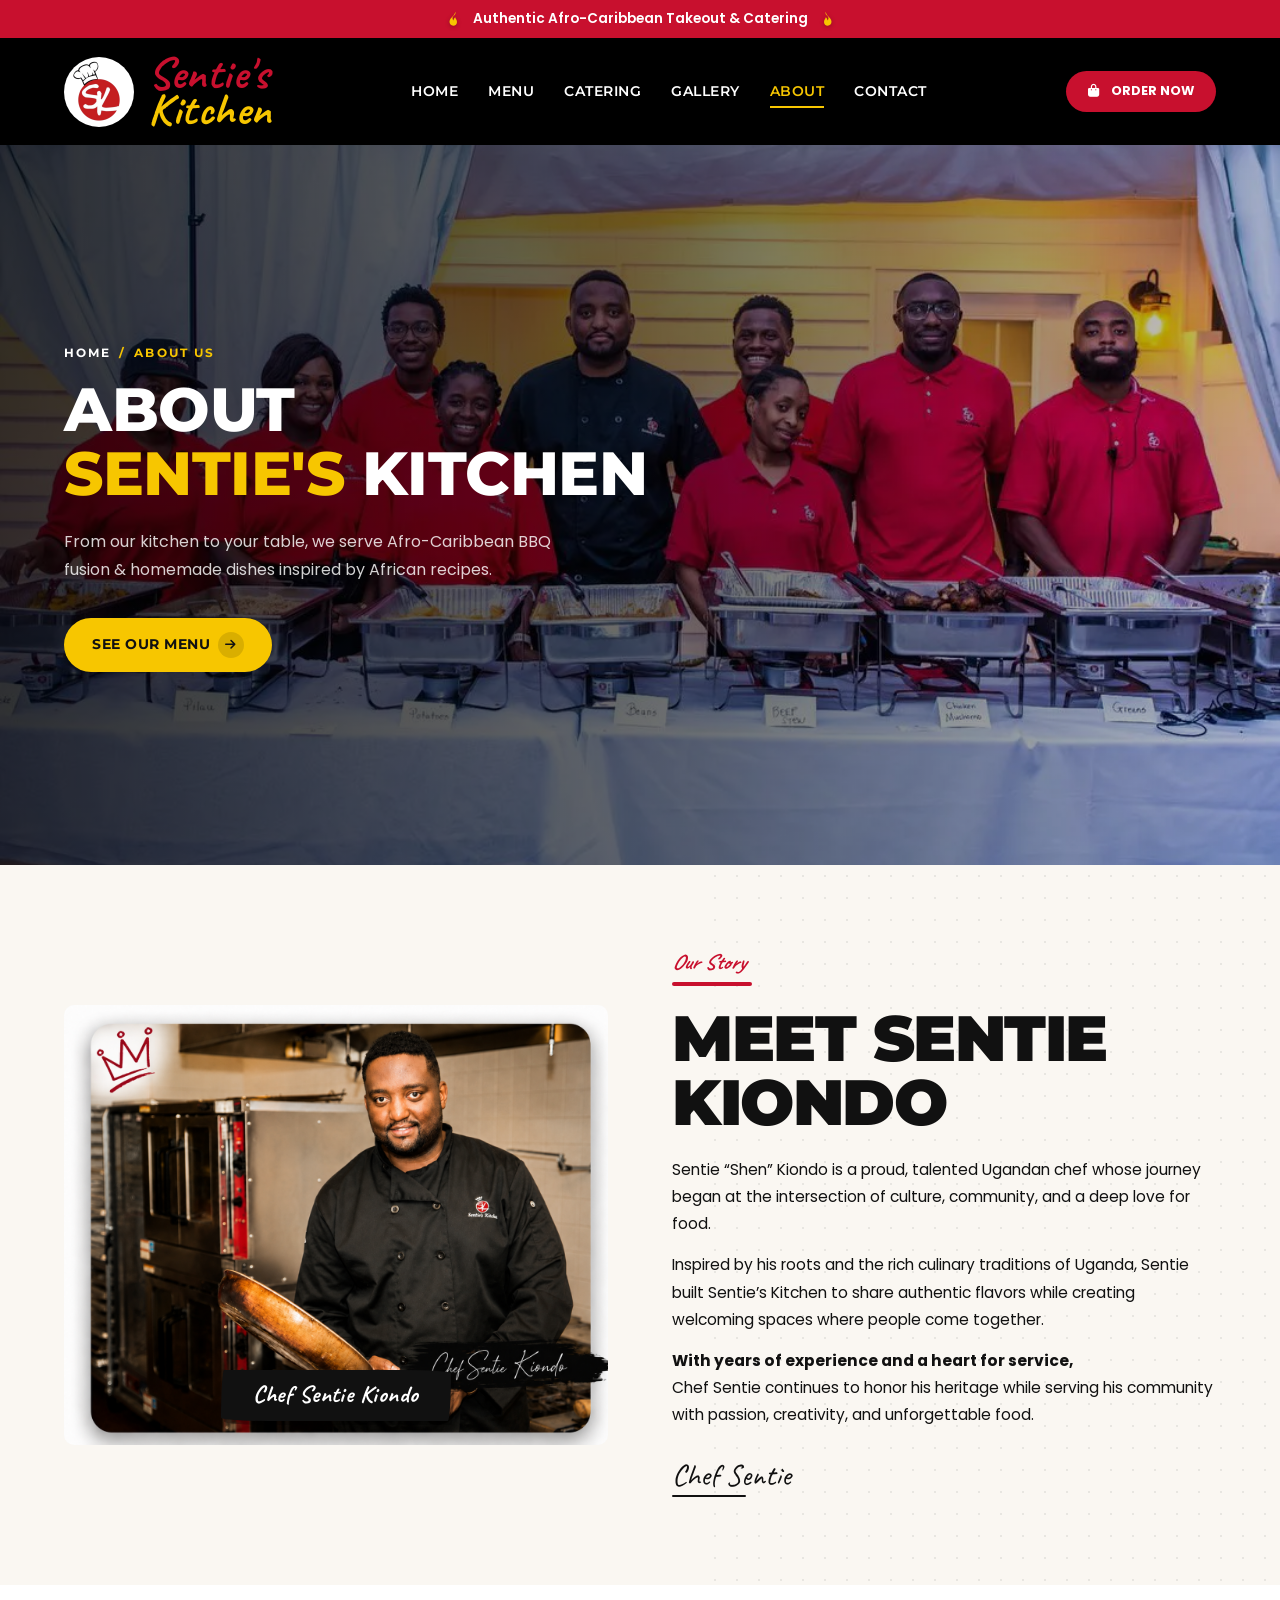
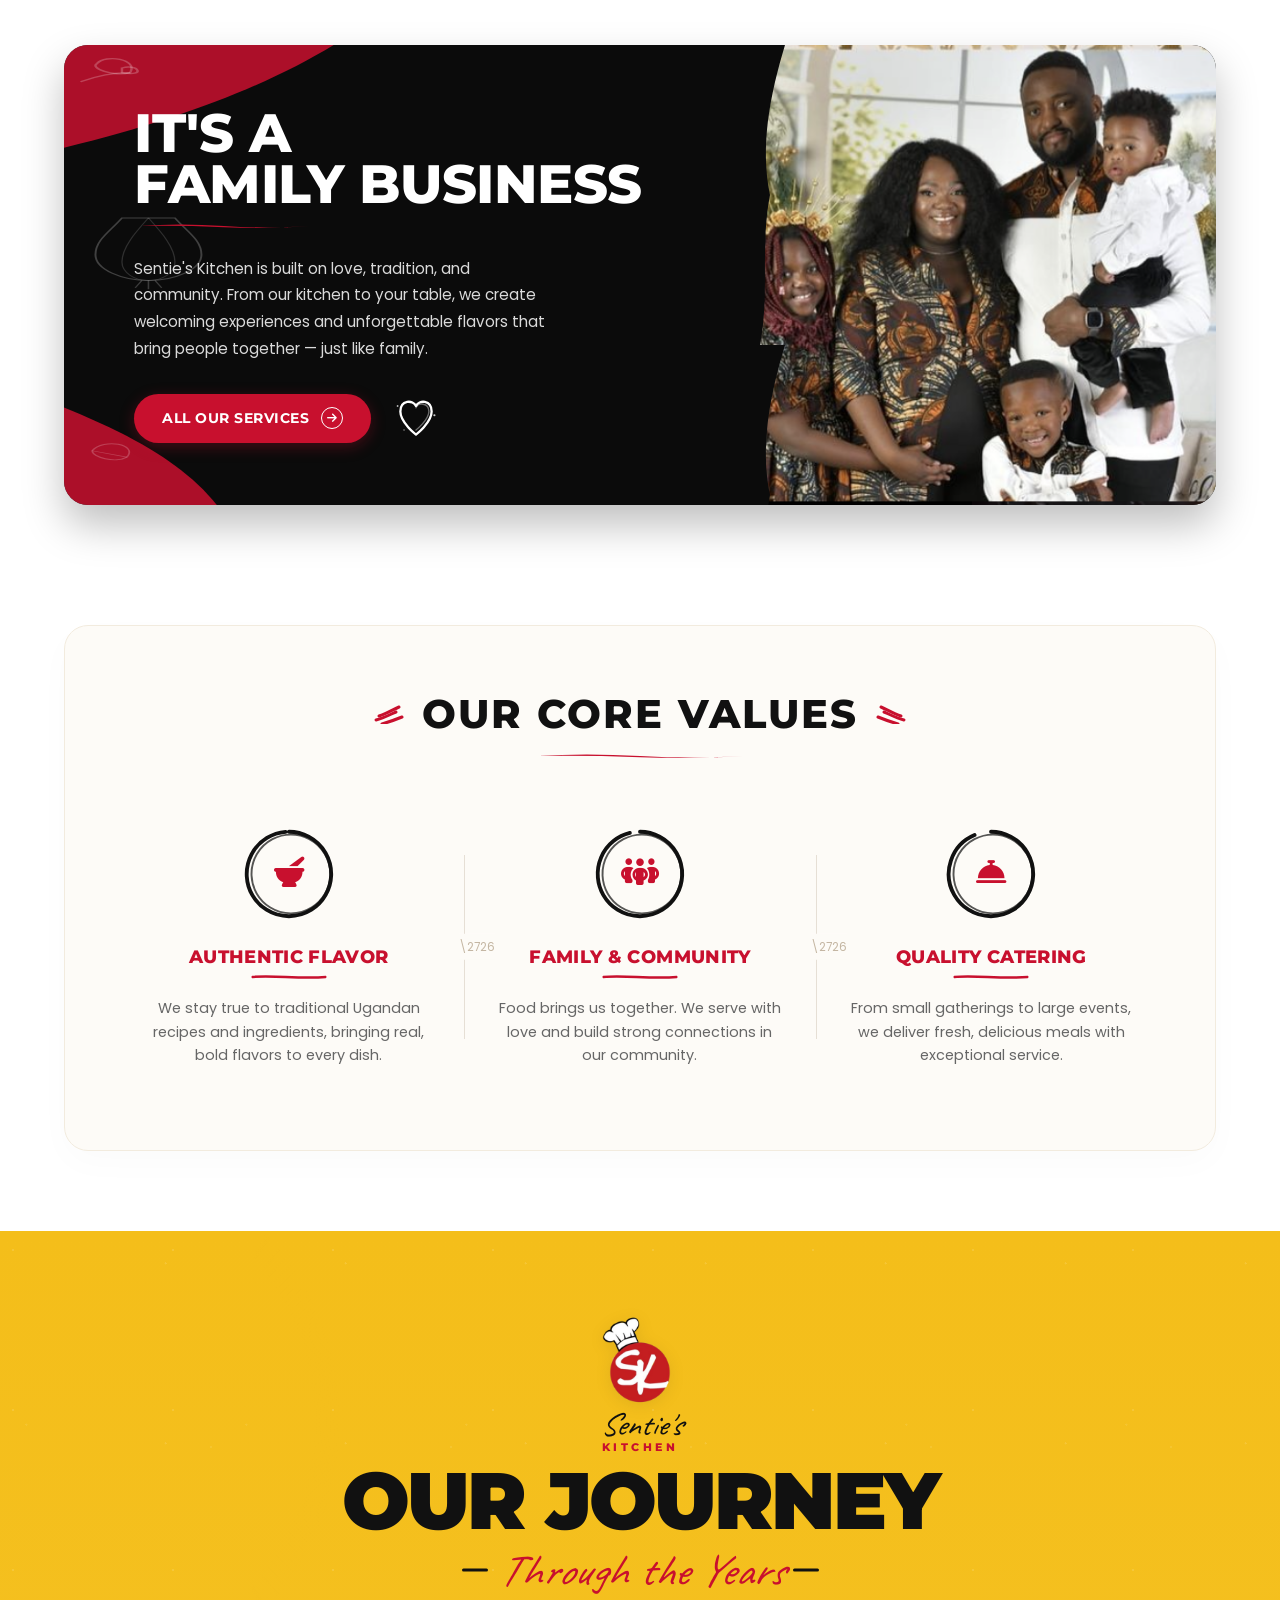
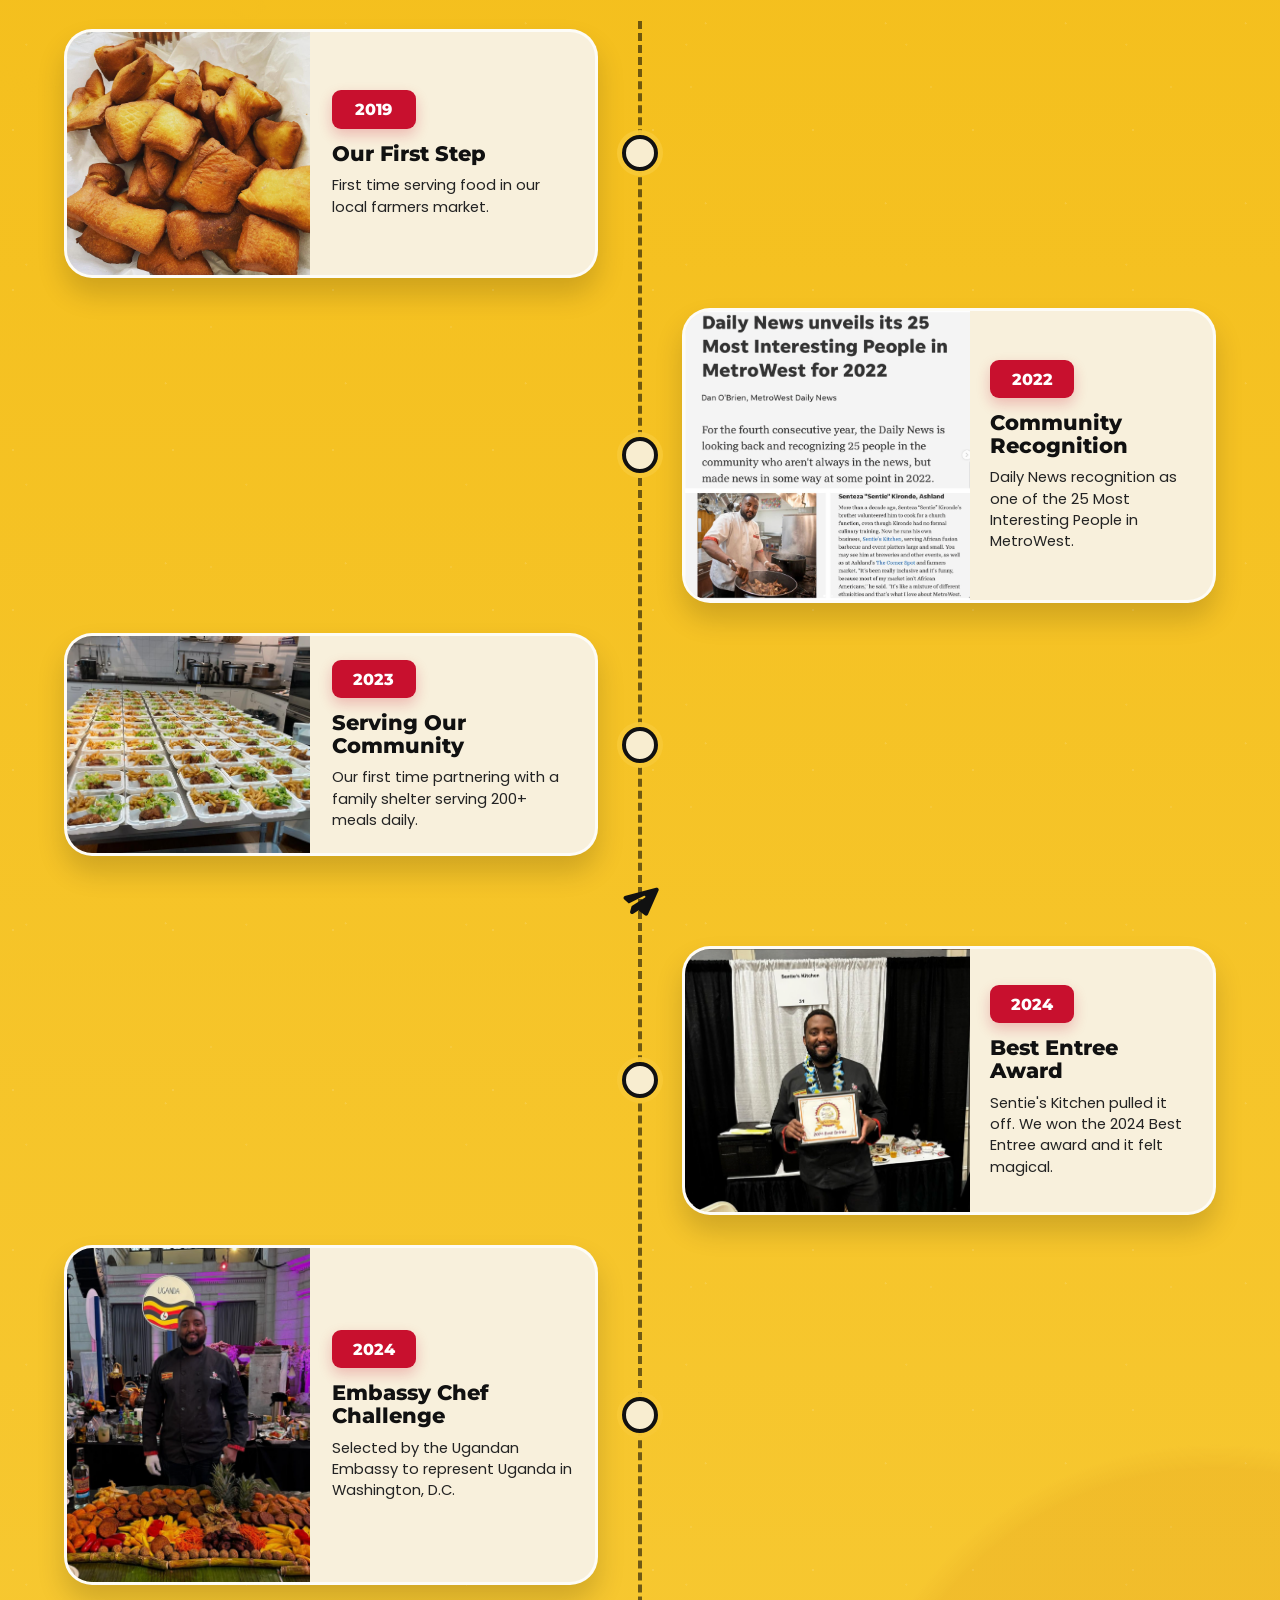
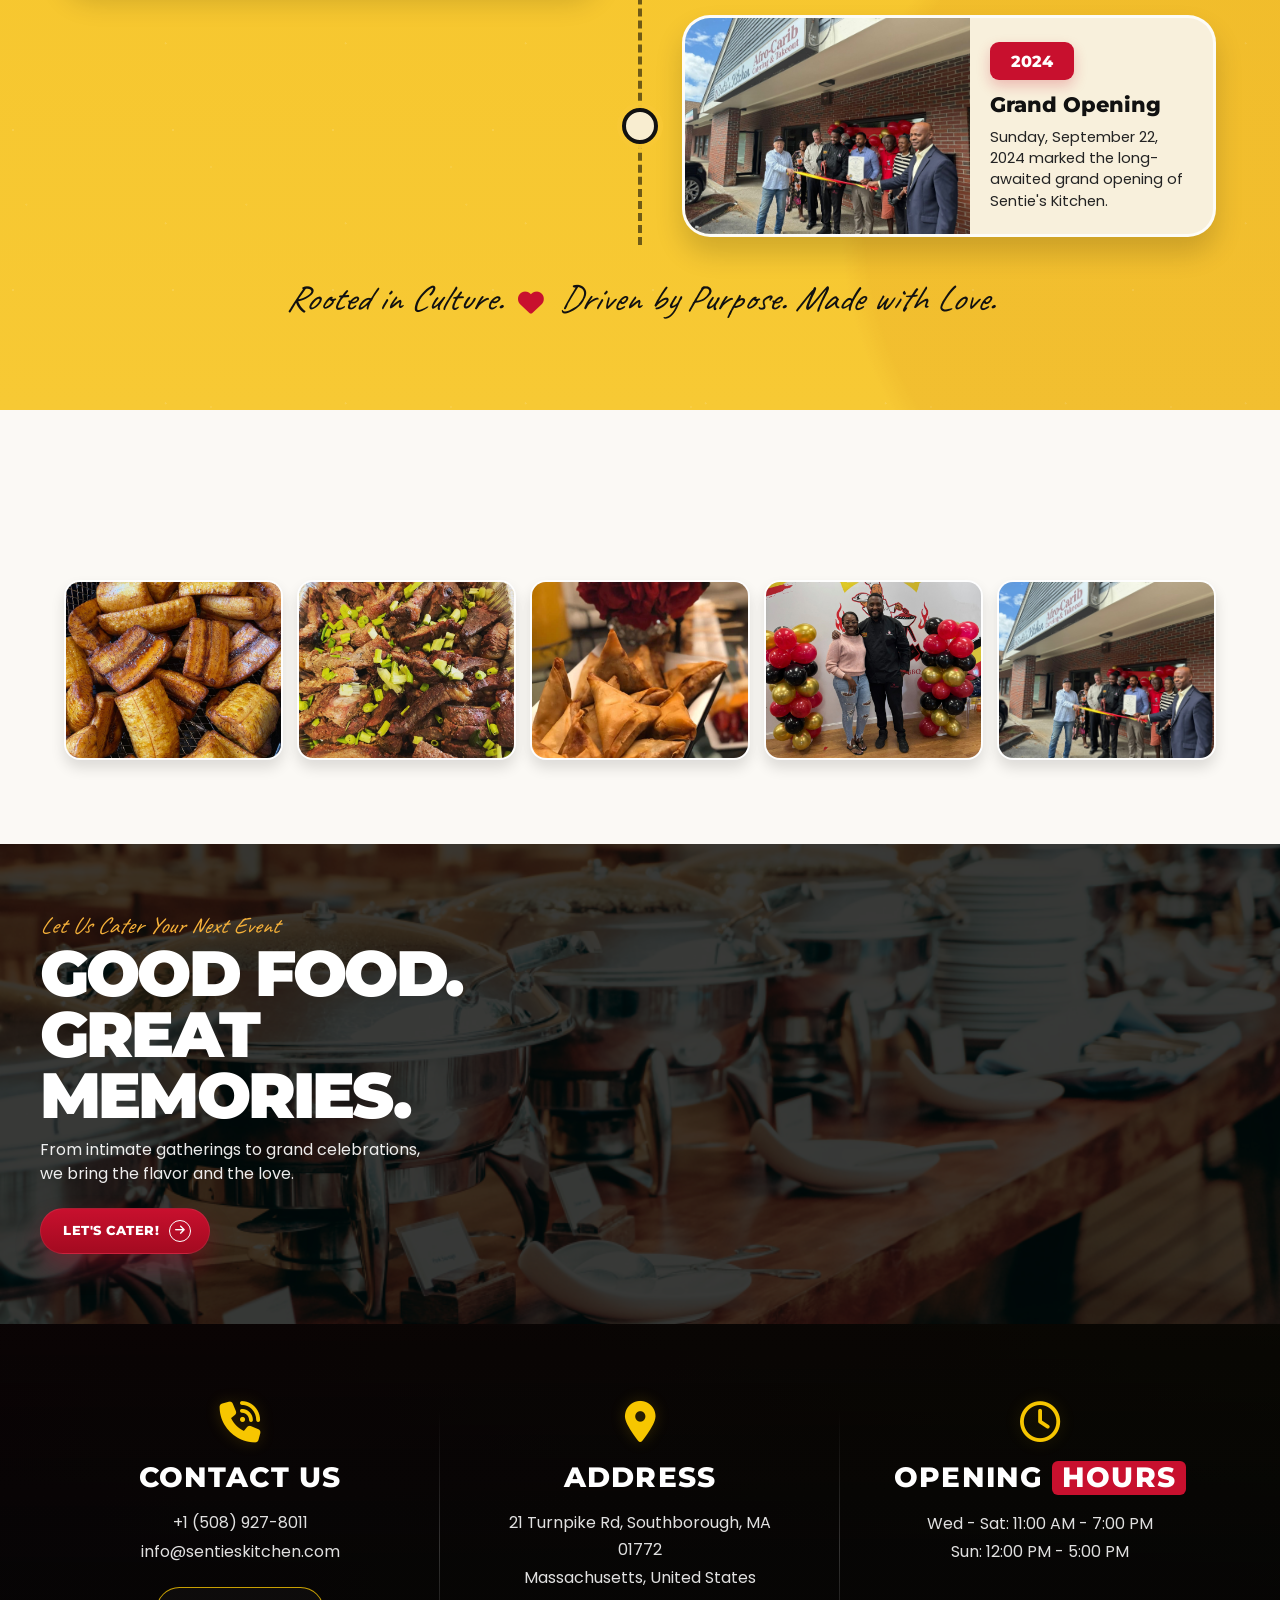
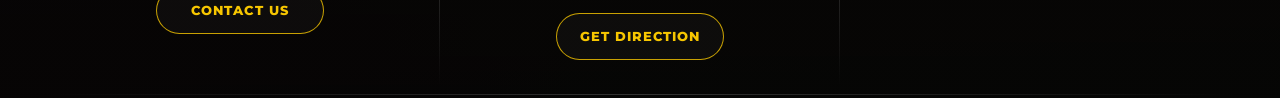
==== about.html @ 27a6d05b "Update Sentie's Kitchen website with professional visual design, synchronized headers, favicon, and " ====
﻿<!DOCTYPE html>
<html lang="en">

<head>
    <meta charset="UTF-8">
    <meta name="viewport" content="width=device-width, initial-scale=1.0">
    <meta name="description"
        content="Learn the story of Sentie's Kitchen - authentic Ugandan cuisine born from family tradition, community service, and the joy of bringing people together.">
    <meta name="keywords"
        content="Sentie's Kitchen, about us, our story, Sentie Kiondo, Ugandan cuisine, catering, family business, MetroWest">
    <meta name="author" content="Sentie's Kitchen">

    <title>About Us - Sentie's Kitchen | Our Story</title>

    <!-- FontAwesome -->
    <link rel="stylesheet" href="https://cdnjs.cloudflare.com/ajax/libs/font-awesome/6.4.0/css/all.min.css">

    <!-- Main stylesheet (same as index) -->
    <link rel="stylesheet" href="style.css">

    <style>
        /* =====================================================
           ABOUT PAGE - PAGE-SPECIFIC STYLES ONLY
           (Header, footer, .container, .btn etc. all come
            from style.css exactly as on the home page)
        ===================================================== */

        /* -- Short Hero ------------------------------------ */
        .about-hero {
            position: relative;
            min-height: 360px;
            display: flex;
            align-items: center;
            overflow: hidden;
            background-color: #111;
        }

        /* The provided banner image */
        .about-hero-bg {
            position: absolute;
            inset: 0;
            background: url('assets/new-picture/sentieskitchen 4.webp') center center / cover no-repeat;
        }

        /* Left-heavy gradient so text stays legible */
        .about-hero-overlay {
            position: absolute;
            inset: 0;
            background: linear-gradient(to right,
                    rgba(0, 0, 0, 0.80) 0%,
                    rgba(0, 0, 0, 0.55) 55%,
                    rgba(0, 0, 0, 0.20) 100%);
        }

        .about-hero-content-wrap {
            position: relative;
            z-index: 2;
            padding-top: 72px;
            padding-bottom: 72px;
        }

        .about-hero-breadcrumb {
            display: inline-flex;
            align-items: center;
            gap: 8px;
            font-family: var(--font-heading);
            font-size: 0.72rem;
            font-weight: 700;
            letter-spacing: 0.18em;
            text-transform: uppercase;
            color: rgba(255, 255, 255, 0.88);
            margin-bottom: 16px;
        }

        .about-hero-breadcrumb a {
            color: #fff;
            transition: color var(--transition-fast);
        }

        .about-hero-breadcrumb a:hover {
            color: var(--color-yellow);
        }

        .about-hero-breadcrumb span {
            color: var(--color-yellow);
        }

        /* Small eyebrow tag */
        .about-hero-eyebrow {
            display: inline-flex;
            align-items: center;
            gap: 10px;
            font-family: var(--font-heading);
            font-size: 0.72rem;
            font-weight: 700;
            letter-spacing: 0.22em;
            text-transform: uppercase;
            color: var(--color-yellow);
            margin-bottom: 18px;
        }

        .about-hero-eyebrow::before,
        .about-hero-eyebrow::after {
            content: '';
            display: block;
            width: 28px;
            height: 2px;
            background: var(--color-yellow);
            flex-shrink: 0;
        }

        /* "ABOUT SENTIE'S KITCHEN" heading */
        .about-hero-content-wrap h1 {
            font-family: var(--font-heading);
            font-size: clamp(2rem, 5.5vw, 3.8rem);
            font-weight: 800;
            text-transform: uppercase;
            color: #fff;
            line-height: 1.05;
            margin: 0 0 22px;
            letter-spacing: -0.5px;
            max-width: 640px;
        }

        .about-hero-content-wrap h1 span {
            color: var(--color-yellow);
        }

        /* Subtitle paragraph */
        .about-hero-subtitle {
            font-size: 1rem;
            color: rgba(255, 255, 255, 0.82);
            line-height: 1.75;
            max-width: 520px;
            margin: 0 0 34px;
        }

        /* Reuse existing .btn .btn-yellow from style.css */


        /* -- BREADCRUMB bar below hero -------------------- */
        .about-breadcrumb {
            background: #fff;
            border-bottom: 1px solid #eee;
            padding: 12px 0;
        }

        .about-breadcrumb-inner {
            display: flex;
            align-items: center;
            gap: 8px;
            font-family: var(--font-heading);
            font-size: 0.78rem;
            font-weight: 600;
            color: var(--color-text-muted);
            text-transform: uppercase;
            letter-spacing: 0.06em;
        }

        .about-breadcrumb-inner a {
            color: var(--color-text-muted);
            transition: color 0.2s;
        }

        .about-breadcrumb-inner a:hover {
            color: var(--color-red);
        }

        .about-breadcrumb-inner i {
            font-size: 0.6rem;
            color: var(--color-yellow);
        }

        .about-breadcrumb-inner span {
            color: var(--color-black);
        }


        /* -- Chef Story ----------------------------------- */
        .ab-chef-story {
            padding: 80px 0;
            background: #faf7f2;
            /* warm cream, matching ref image */
            position: relative;
            overflow: hidden;
        }

        /* subtle dot-pattern bg (right side of section) */
        .ab-chef-story::after {
            content: '';
            position: absolute;
            right: 0;
            top: 0;
            bottom: 0;
            width: 45%;
            background-image: radial-gradient(circle, rgba(0, 0, 0, 0.07) 1.5px, transparent 1.5px);
            background-size: 22px 22px;
            pointer-events: none;
            z-index: 0;
        }

        .ab-chef-grid {
            display: grid;
            grid-template-columns: 1fr 1fr;
            gap: 64px;
            align-items: center;
            position: relative;
            z-index: 1;
        }

        /* - Left: photo card - */
        .ab-chef-img-wrap {
            position: relative;
        }

        /* red crown top-left */
        .ab-chef-crown {
            position: absolute;
            top: -10px;
            left: 14px;
            z-index: 10;
            width: 60px;
            height: auto;
        }

        .ab-chef-img-main {
            width: 100%;
            object-fit: cover;
            object-position: top center;
            border-radius: 10px;
            display: block;
        }

        /* brushstroke name badge at bottom of photo */
        .ab-chef-name-badge {
            position: absolute;
            bottom: 24px;
            left: 0;
            right: 0;
            display: flex;
            align-items: center;
            justify-content: center;
            pointer-events: none;
        }

        .ab-chef-name-badge-inner {
            position: relative;
            display: inline-block;
            padding: 10px 32px 12px;
            color: #fff;
            font-family: var(--font-accent);
            font-size: 1.5rem;
            font-weight: 700;
            line-height: 1.2;
            text-align: center;
            /* brushstroke via clip + bg */
            background: #111;
            border-radius: 4px 60px 4px 60px / 60px 4px 60px 4px;
            box-shadow: 3px 4px 0 rgba(0, 0, 0, 0.3);
            letter-spacing: 0.02em;
        }

        /* - Right: text block - */
        .ab-chef-text-wrap {
            position: relative;
            z-index: 1;
            text-align: left;
            max-width: 620px;
        }

        /* "Our Story" in red italic Caveat + thick red underline */
        .ab-our-story-label {
            font-family: var(--font-accent);
            font-size: 1.35rem;
            font-weight: 700;
            color: var(--color-red);
            display: block;
            margin-bottom: 2px;
            font-style: italic;
        }

        .ab-our-story-underline {
            display: block;
            width: 80px;
            height: 4px;
            background: var(--color-red);
            border-radius: 2px;
            margin-bottom: 20px;
        }

        /* Giant bold heading */
        .ab-chef-title {
            font-family: var(--font-heading);
            font-size: clamp(2.6rem, 5vw, 4.2rem);
            font-weight: 900;
            line-height: 1.0;
            text-transform: uppercase;
            margin: 0 0 22px;
            color: var(--color-black);
            letter-spacing: -1.5px;
        }

        .ab-chef-text {
            font-size: 0.97rem;
            color: var(--color-black);
            line-height: 1.75;
            margin-bottom: 14px;
        }

        .ab-chef-text strong {
            color: var(--color-black);
            font-size: inherit;
            margin-top: 10px;
            margin-bottom: 0;
            display: block;
            font-style: normal;
            font-weight: 700;
        }

        .ab-sig {
            display: inline-block;
            margin-top: 18px;
            font-family: var(--font-accent);
            font-size: 1.9rem;
            color: var(--color-black);
            line-height: 1;
            position: relative;
            padding-bottom: 8px;
        }

        .ab-sig::after {
            content: '';
            display: block;
            width: 74px;
            height: 2px;
            margin-top: 4px;
            background: currentColor;
            border-radius: 999px;
        }

        /* -- Family Business ------------------------------- */
        .ab-family-section {
            padding: 60px 0;
            background: transparent;
        }

        .ab-family {
            display: grid;
            grid-template-columns: 1.15fr 0.85fr;
            min-height: 460px;
            background: #0b0b0b; /* deep charcoal black */
            border-radius: 24px;
            overflow: hidden;
            position: relative;
            box-shadow: 0 20px 40px rgba(0, 0, 0, 0.25);
        }

        /* LEFT dark panel */
        .ab-family-left {
            position: relative;
            padding: 60px 50px 60px 70px;
            display: flex;
            flex-direction: column;
            justify-content: center;
            overflow: hidden;
            z-index: 2;
        }

        /* SVG brush background */
        .ab-family-bg-svg {
            position: absolute;
            inset: 0;
            width: 100%;
            height: 100%;
            pointer-events: none;
            z-index: 1;
        }

        .ab-family-heading {
            font-family: var(--font-heading);
            font-size: clamp(2.3rem, 4.5vw, 3.4rem);
            font-weight: 800;
            color: #fff;
            text-transform: uppercase;
            line-height: 0.95;
            margin: 0 0 10px;
            letter-spacing: -0.5px;
            z-index: 2;
        }

        /* Wavy red brush underline */
        .ab-brush-line {
            width: 180px;
            height: 12px;
            margin-bottom: 24px;
            display: block;
            z-index: 2;
        }

        .ab-family-text {
            color: rgba(255, 255, 255, 0.85);
            font-size: 0.95rem;
            line-height: 1.75;
            margin-bottom: 32px;
            max-width: 420px;
            z-index: 2;
        }

        /* button row */
        .ab-family-btn-row {
            display: flex;
            align-items: center;
            gap: 22px;
            z-index: 2;
        }

        .ab-family-btn {
            display: inline-flex;
            align-items: center;
            gap: 12px;
            background: var(--color-red);
            color: #fff;
            padding: 13px 28px;
            border-radius: 50px;
            font-family: var(--font-heading);
            font-weight: 700;
            font-size: 0.88rem;
            text-transform: uppercase;
            letter-spacing: 0.5px;
            transition: background 0.3s, transform 0.2s, box-shadow 0.3s;
            box-shadow: 0 4px 15px rgba(200, 16, 46, 0.3);
        }

        .ab-family-btn:hover {
            background: var(--color-red-hover);
            transform: translateY(-2px);
            box-shadow: 0 6px 20px rgba(200, 16, 46, 0.4);
            color: #fff;
        }

        .ab-btn-arrow {
            display: inline-flex;
            align-items: center;
            justify-content: center;
            width: 22px;
            height: 22px;
            border: 1.5px solid #fff;
            border-radius: 50%;
            font-size: 0.7rem;
            transition: transform 0.3s;
        }

        .ab-family-btn:hover .ab-btn-arrow {
            transform: translateX(2px);
        }

        /* chalk heart */
        .ab-family-heart-svg {
            width: 46px;
            height: 46px;
            animation: heartbeat 2.5s ease-in-out infinite;
        }

        @keyframes heartbeat {
            0%, 100% { transform: scale(1); }
            50% { transform: scale(1.1); }
        }

        /* RIGHT photo */
        .ab-family-right {
            position: relative;
            overflow: hidden;
            min-height: 100%;
        }

        .ab-family-right img {
            width: 100%;
            height: 100%;
            object-fit: cover;
            object-position: center top;
            display: block;
            transition: transform 0.6s ease;
        }

        .ab-family:hover .ab-family-right img {
            transform: scale(1.04);
        }

        /* wavy vertical brush transition */
        .ab-family-divider-brush {
            position: absolute;
            top: 0;
            left: -1px;
            width: 60px;
            height: 100%;
            background: url("data:image/svg+xml,%3Csvg xmlns='http://www.w3.org/2000/svg' width='60' height='300' viewBox='0 0 60 300' preserveAspectRatio='none'%3E%3Cpath d='M60,0 C45,50 35,100 45,150 C35,200 45,250 35,300 L0,300 L0,0 Z' fill='%230b0b0b'/%3E%3C/svg%3E") repeat-y;
            z-index: 3;
            pointer-events: none;
        }

        /* -- Core Values -------------------------------- */
        .ab-values-section {
            padding: 60px 0 80px;
            background: transparent;
        }

        .ab-values-card {
            background: #fdfbf7; /* warm beige/cream card background */
            border-radius: 24px;
            padding: 64px 48px 72px;
            box-shadow: 0 12px 35px rgba(0, 0, 0, 0.02);
            border: 1px solid #f2ebde;
        }

        /* Arrow-style heading with red brush arrows flanking */
        .ab-values-heading-wrap {
            text-align: center;
            margin-bottom: 48px;
        }

        .ab-values-heading-row {
            display: inline-flex;
            align-items: center;
            gap: 18px;
        }

        .ab-heading-brush-arrow {
            width: 30px;
            height: 20px;
            display: block;
        }

        .ab-heading-brush-arrow.right-arrow {
            transform: scaleX(-1);
        }

        .ab-values-heading-row h2 {
            font-family: var(--font-heading);
            font-size: clamp(1.8rem, 3.5vw, 2.5rem);
            font-weight: 800;
            text-transform: uppercase;
            letter-spacing: 0.05em;
            margin: 0;
            color: var(--color-black);
        }

        .ab-brush-line-values {
            width: 220px;
            height: 12px;
            margin: 12px auto 0;
            display: block;
        }

        /* 3-column grid with vertical separator lines */
        .ab-values-grid {
            display: grid;
            grid-template-columns: repeat(3, 1fr);
            margin-top: 54px;
        }

        .ab-value-card {
            text-align: center;
            padding: 10px 32px;
            position: relative;
            background: transparent;
            border: none;
            box-shadow: none;
            border-radius: 0;
        }

        /* thin vertical line between cards */
        .ab-value-card + .ab-value-card::before {
            content: '';
            position: absolute;
            left: 0;
            top: 15%;
            bottom: 15%;
            width: 1px;
            background: #e6dfd5;
        }

        /* diamond dot on the divider line */
        .ab-value-card + .ab-value-card::after {
            content: '\\2726';
            position: absolute;
            left: -5px;
            top: 50%;
            transform: translateY(-50%);
            color: #c4b6a2;
            font-size: 0.72rem;
            background: #fdfbf7;
            padding: 4px 0;
        }

        /* Icon circular brush stroke wrapper */
        .ab-value-icon-wrapper {
            width: 96px;
            height: 96px;
            position: relative;
            margin: 0 auto 24px;
            display: flex;
            align-items: center;
            justify-content: center;
            transition: transform 0.3s ease;
        }

        .ab-value-card:hover .ab-value-icon-wrapper {
            transform: scale(1.08);
        }

        .ab-icon-brush-circle {
            position: absolute;
            inset: 0;
            width: 100%;
            height: 100%;
            pointer-events: none;
            z-index: 1;
        }

        .ab-value-icon-inner {
            position: relative;
            z-index: 2;
            font-size: 1.9rem;
            color: var(--color-red);
        }

        .ab-value-card h3 {
            font-family: var(--font-heading);
            font-size: 1.1rem;
            font-weight: 800;
            text-transform: uppercase;
            letter-spacing: 0.02em;
            margin: 0 0 6px;
            color: var(--color-red);
        }

        /* small title underline */
        .ab-title-underline {
            width: 80px;
            height: 8px;
            margin: 0 auto 16px;
            display: block;
        }

        .ab-value-card p {
            font-size: 0.9rem;
            color: var(--color-text-muted);
            line-height: 1.65;
            margin: 0;
        }

        /* -- Journey (Yellow) ----------------------------- */
        .ab-journey {
            background: var(--color-yellow);
            padding: 90px 0 100px;
            position: relative;
            overflow: hidden;
        }

        .ab-journey-decor {
            position: absolute;
            font-size: 1.7rem;
            opacity: 0.15;
            pointer-events: none;
            color: #000;
        }

        .ab-jd1 {
            top: 10%;
            left: 3%;
            transform: rotate(-18deg);
        }

        .ab-jd2 {
            top: 28%;
            right: 4%;
            transform: rotate(22deg);
        }

        .ab-jd3 {
            bottom: 18%;
            left: 6%;
            transform: rotate(10deg);
        }

        .ab-jd4 {
            bottom: 8%;
            right: 7%;
            transform: rotate(-22deg);
        }

        .ab-jd5 {
            top: 5%;
            right: 18%;
            transform: rotate(8deg);
        }

        .ab-jd6 {
            bottom: 32%;
            left: 14%;
            transform: rotate(-5deg);
        }

        .ab-journey-sub {
            font-size: 0.88rem;
            color: rgba(0, 0, 0, 0.6);
            text-align: center;
            margin-bottom: 52px;
            font-style: italic;
        }

        /* Airplane path */
        .ab-plane-row {
            display: flex;
            align-items: center;
            gap: 0;
            margin-bottom: 52px;
        }

        .ab-plane-line {
            flex: 1;
            height: 0;
            border-top: 3px dashed rgba(0, 0, 0, 0.22);
        }

        .ab-plane-icon {
            font-size: 2.2rem;
            color: var(--color-black);
            transform: rotate(45deg);
            margin: 0 12px;
        }

        /* Zigzag timeline */
        .ab-timeline {
            position: relative;
        }

        .ab-timeline::before {
            content: '';
            position: absolute;
            left: 50%;
            top: 0;
            bottom: 0;
            width: 3px;
            border-left: 3px dashed rgba(0, 0, 0, 0.22);
            transform: translateX(-50%);
        }

        .ab-tl-item {
            display: grid;
            grid-template-columns: 1fr 64px 1fr;
            align-items: center;
            margin-bottom: 44px;
            position: relative;
        }

        .ab-tl-dot {
            display: flex;
            align-items: center;
            justify-content: center;
            z-index: 2;
        }

        .ab-tl-circle {
            width: 54px;
            height: 54px;
            background: var(--color-red);
            color: #fff;
            border-radius: 50%;
            display: flex;
            align-items: center;
            justify-content: center;
            font-family: var(--font-heading);
            font-size: 0.78rem;
            font-weight: 800;
            letter-spacing: -0.02em;
            border: 4px solid #fff;
            box-shadow: 0 4px 18px rgba(200, 16, 46, 0.35);
            text-align: center;
            line-height: 1.1;
        }

        .ab-tl-left {
            display: flex;
            justify-content: flex-end;
            padding-right: 30px;
        }

        .ab-tl-right {
            display: flex;
            justify-content: flex-start;
            padding-left: 30px;
        }

        .ab-tl-card {
            background: #fff;
            border-radius: var(--border-radius-md);
            overflow: hidden;
            box-shadow: 0 8px 32px rgba(0, 0, 0, 0.12);
            max-width: 340px;
            width: 100%;
            transition: transform var(--transition-normal);
        }

        .ab-tl-card:hover {
            transform: translateY(-3px);
        }

        .ab-tl-card img {
            width: 100%;
            height: 160px;
            object-fit: cover;
            display: block;
        }

        .ab-tl-card-body {
            padding: 16px 18px 18px;
        }

        .ab-tl-year {
            display: inline-block;
            background: var(--color-red);
            color: #fff;
            font-family: var(--font-heading);
            font-size: 0.68rem;
            font-weight: 800;
            letter-spacing: 0.14em;
            padding: 3px 10px;
            border-radius: 20px;
            margin-bottom: 8px;
            text-transform: uppercase;
        }

        .ab-tl-card-body h4 {
            font-family: var(--font-heading);
            font-size: 0.92rem;
            font-weight: 800;
            margin: 0 0 6px;
            text-transform: uppercase;
            color: var(--color-black);
        }

        .ab-tl-card-body p {
            font-size: 0.82rem;
            color: var(--color-text-muted);
            line-height: 1.6;
            margin: 0;
        }

        /* -- Meet The Team -------------------------------- */
        /* New Journey Section Layout */
        .ab-journey-v2 {
            background: linear-gradient(180deg, #f4be1a 0%, #f7c934 100%);
            position: relative;
            overflow: hidden;
            padding: 84px 0 92px;
        }

        .ab-journey-v2::before,
        .ab-journey-v2::after {
            content: '';
            position: absolute;
            inset: 0;
            pointer-events: none;
        }

        .ab-journey-v2::before {
            background:
                radial-gradient(circle at 8% 12%, rgba(255, 255, 255, 0.18) 0 1px, transparent 1.2px),
                radial-gradient(circle at 92% 18%, rgba(255, 255, 255, 0.16) 0 1px, transparent 1.2px),
                radial-gradient(circle at 12% 88%, rgba(255, 255, 255, 0.12) 0 1px, transparent 1.2px),
                radial-gradient(circle at 88% 90%, rgba(255, 255, 255, 0.12) 0 1px, transparent 1.2px);
            background-size: 160px 160px, 180px 180px, 220px 220px, 240px 240px;
            opacity: 0.7;
        }

        .ab-journey-v2::after {
            background:
                radial-gradient(circle at 5% 8%, rgba(255, 255, 255, 0.14) 0 10%, transparent 11%),
                radial-gradient(circle at 95% 92%, rgba(193, 119, 0, 0.18) 0 14%, transparent 15%);
            opacity: 0.5;
            mix-blend-mode: multiply;
        }

        .ab-journey-shell {
            position: relative;
            z-index: 1;
        }

        .ab-journey-top {
            text-align: center;
            max-width: 880px;
            margin: 0 auto 28px;
        }

        .ab-journey-brand {
            display: inline-flex;
            flex-direction: column;
            align-items: center;
            gap: 2px;
            margin-bottom: 8px;
        }

        .ab-journey-brand img {
            width: 92px;
            height: auto;
            display: block;
            filter: drop-shadow(0 3px 8px rgba(0, 0, 0, 0.08));
        }

        .ab-journey-brand span {
            font-family: var(--font-accent);
            font-size: 2rem;
            line-height: 1;
            color: #111;
        }

        .ab-journey-brand small {
            font-family: var(--font-heading);
            font-size: 0.68rem;
            font-weight: 800;
            letter-spacing: 0.32em;
            color: var(--color-red);
            margin-top: -4px;
        }

        .ab-journey-title {
            font-family: var(--font-heading);
            font-size: clamp(3rem, 8vw, 5rem);
            font-weight: 900;
            line-height: 0.92;
            text-transform: uppercase;
            letter-spacing: -2.8px;
            color: #111;
            margin: 0;
        }

        .ab-journey-script {
            position: relative;
            display: inline-block;
            font-family: var(--font-accent);
            font-size: clamp(1.9rem, 4vw, 2.8rem);
            color: var(--color-red);
            line-height: 1;
            margin: 10px 0 0;
            padding: 0 36px;
        }

        .ab-journey-script::before,
        .ab-journey-script::after {
            content: '';
            position: absolute;
            top: 50%;
            width: 26px;
            height: 3px;
            background: #111;
            border-radius: 999px;
            transform: translateY(-50%);
        }

        .ab-journey-script::before {
            left: 0;
        }

        .ab-journey-script::after {
            right: 0;
        }

        .ab-journey-track {
            position: relative;
            display: flex;
            flex-direction: column;
            gap: 30px;
            margin-top: 18px;
            padding: 8px 0 8px;
        }

        .ab-journey-track::before {
            content: '';
            position: absolute;
            left: 50%;
            top: 0;
            bottom: 0;
            border-left: 4px dashed rgba(0, 0, 0, 0.55);
            transform: translateX(-50%);
        }

        .ab-journey-row {
            display: grid;
            grid-template-columns: minmax(0, 1fr) 84px minmax(0, 1fr);
            align-items: center;
            position: relative;
        }

        .ab-journey-node {
            display: flex;
            align-items: center;
            justify-content: center;
            z-index: 2;
        }

        .ab-journey-node::before {
            content: '';
            width: 28px;
            height: 28px;
            border-radius: 50%;
            border: 4px solid #111;
            background: #f8edd0;
            box-shadow: 0 0 0 5px rgba(248, 201, 53, 0.95);
        }

        .ab-journey-card {
            justify-self: end;
            width: min(100%, 560px);
            display: grid;
            grid-template-columns: 0.46fr 0.54fr;
            min-height: 220px;
            background: #f8f0dc;
            border-radius: 28px;
            overflow: hidden;
            border: 3px solid rgba(255, 255, 255, 0.78);
            box-shadow: 0 16px 28px rgba(0, 0, 0, 0.16);
        }

        .ab-journey-card.is-reverse {
            justify-self: start;
            grid-template-columns: 0.54fr 0.46fr;
        }

        .ab-journey-media {
            min-height: 100%;
        }

        .ab-journey-media img {
            width: 100%;
            height: 100%;
            object-fit: cover;
            display: block;
        }

        .ab-journey-copy {
            padding: 24px 22px 22px 22px;
            display: flex;
            flex-direction: column;
            justify-content: center;
            color: #111;
        }

        .ab-journey-card.is-reverse .ab-journey-copy {
            padding: 24px 20px 22px 20px;
        }

        .ab-journey-year {
            display: inline-flex;
            align-items: center;
            justify-content: center;
            min-width: 84px;
            align-self: flex-start;
            margin-bottom: 14px;
            padding: 6px 16px;
            border-radius: 9px;
            background: var(--color-red);
            color: #fff;
            font-family: var(--font-heading);
            font-size: 1.02rem;
            font-weight: 800;
            box-shadow: 0 6px 14px rgba(200, 16, 46, 0.24);
        }

        .ab-journey-copy h3 {
            font-family: var(--font-heading);
            font-size: 1.3rem;
            font-weight: 800;
            color: #111;
            margin: 0;
            line-height: 1.1;
        }

        .ab-journey-copy p {
            font-size: 0.92rem;
            line-height: 1.45;
            color: #232323;
            margin: 10px 0 0;
        }

        .ab-journey-copy p strong {
            color: var(--color-red);
            font-weight: 800;
        }

        .ab-journey-plane {
            position: relative;
            z-index: 2;
            display: flex;
            justify-content: center;
            margin: -2px 0 0;
        }

        .ab-journey-plane i {
            font-size: 2rem;
            color: #111;
            transform: rotate(15deg);
        }

        .ab-journey-bottom {
            margin-top: 34px;
            text-align: center;
            font-family: var(--font-accent);
            font-size: clamp(1.8rem, 2.8vw, 2.6rem);
            line-height: 1.1;
            color: #111;
        }

        .ab-journey-bottom i {
            color: var(--color-red);
            font-size: 0.72em;
            vertical-align: middle;
            margin: 0 6px;
        }

        .ab-team {
            padding: 90px 0;
            background: #fff;
        }

        .ab-team-sub {
            text-align: center;
            font-size: 0.92rem;
            color: var(--color-text-muted);
            margin: 10px auto 48px;
            max-width: 480px;
        }

        .ab-team-grid {
            display: grid;
            grid-template-columns: repeat(4, 1fr);
            gap: 24px;
            margin-bottom: 40px;
        }

        .ab-team-card {
            background: var(--color-gray-light);
            border-radius: var(--border-radius-md);
            overflow: hidden;
            box-shadow: var(--shadow-sm);
            border: 1px solid var(--color-gray-border);
            text-align: center;
            transition: transform var(--transition-normal), box-shadow var(--transition-normal);
        }

        .ab-team-card:hover {
            transform: translateY(-5px);
            box-shadow: var(--shadow-md);
        }

        .ab-team-card img {
            width: 100%;
            height: 230px;
            object-fit: cover;
            display: block;
        }

        .ab-team-card-body {
            padding: 16px;
        }

        .ab-team-card-body h4 {
            font-family: var(--font-heading);
            font-size: 0.95rem;
            font-weight: 800;
            text-transform: uppercase;
            margin: 0 0 4px;
        }

        .ab-team-card-body span {
            font-size: 0.8rem;
            color: var(--color-red);
            font-weight: 600;
        }

        .ab-team-cta {
            text-align: center;
        }

        /* -- Moments Gallery ------------------------------ */
        .ab-moments {
            padding: 90px 0;
            background: var(--color-gray-light);
        }

        .ab-moments-grid {
            display: grid;
            grid-template-columns: repeat(5, 1fr);
            grid-auto-rows: 200px;
            gap: 12px;
            margin-top: 48px;
        }

        .ab-moment-item {
            overflow: hidden;
            border-radius: var(--border-radius-sm);
            cursor: pointer;
        }

        .ab-moment-item:first-child {
            grid-column: span 2;
            grid-row: span 2;
        }

        .ab-moment-item img {
            width: 100%;
            height: 100%;
            object-fit: cover;
            display: block;
            transition: transform var(--transition-slow);
        }

        .ab-moment-item:hover img {
            transform: scale(1.07);
        }

        /* -- Red CTA -------------------------------------- */
        .ab-cta {
            background: var(--color-red);
            padding: 80px 24px;
            text-align: center;
            position: relative;
            overflow: hidden;
        }

        .ab-cta::before {
            content: '';
            position: absolute;
            inset: 0;
            background: url("data:image/svg+xml,%3Csvg width='60' height='60' viewBox='0 0 60 60' xmlns='http://www.w3.org/2000/svg'%3E%3Cg fill='%23ffffff' fill-opacity='0.04'%3E%3Cpath d='M36 34v-4h-2v4h-4v2h4v4h2v-4h4v-2h-4zm0-30V0h-2v4h-4v2h4v4h2V6h4V4h-4zM6 34v-4H4v4H0v2h4v4h2v-4h4v-2H6zM6 4V0H4v4H0v2h4v4h2V6h4V4H6z'/%3E%3C/g%3E%3C/svg%3E");
        }

        .ab-cta-inner {
            position: relative;
            z-index: 1;
            max-width: 700px;
            margin: 0 auto;
        }

        .ab-cta-icon {
            width: 76px;
            height: 76px;
            background: rgba(255, 255, 255, 0.15);
            border-radius: 50%;
            display: flex;
            align-items: center;
            justify-content: center;
            margin: 0 auto 22px;
        }

        .ab-cta-icon i {
            font-size: 1.9rem;
            color: #fff;
        }

        .ab-cta-inner h2 {
            font-family: var(--font-heading);
            font-size: clamp(1.5rem, 3.5vw, 2.4rem);
            font-weight: 800;
            color: #fff;
            text-transform: uppercase;
            margin: 0 0 14px;
            line-height: 1.1;
        }

        .ab-cta-inner p {
            color: rgba(255, 255, 255, 0.85);
            font-size: 0.96rem;
            line-height: 1.65;
            margin: 0 0 30px;
        }

        .ab-cta-btns {
            display: flex;
            justify-content: center;
            gap: 14px;
            flex-wrap: wrap;
        }

        /* White button for CTA */
        .btn-cta-white {
            display: inline-flex;
            align-items: center;
            justify-content: center;
            gap: 8px;
            background: #fff;
            color: var(--color-red);
            font-family: var(--font-heading);
            font-weight: 700;
            font-size: 0.85rem;
            text-transform: uppercase;
            letter-spacing: 0.5px;
            padding: 14px 28px;
            border-radius: 30px;
            border: 2px solid #fff;
            transition: var(--transition-normal);
            cursor: pointer;
        }

        .btn-cta-white:hover {
            background: transparent;
            color: #fff;
        }

        /* -- Scroll fade-up animation --------------------- */
        .ab-fade {
            opacity: 0;
            transform: translateY(28px);
            transition: opacity 0.6s ease, transform 0.6s ease;
        }

        .ab-fade.visible {
            opacity: 1;
            transform: translateY(0);
        }

        /* -- Responsive ----------------------------------- */
        @media (max-width: 1024px) {
            .ab-team-grid {
                grid-template-columns: repeat(2, 1fr);
            }
        }

        @media (max-width: 768px) {

            /* Hero */
            .about-hero {
                min-height: 320px;
            }

            .about-hero-content-wrap {
                padding-top: 56px;
                padding-bottom: 56px;
            }

            .about-hero-content-wrap h1 {
                font-size: clamp(1.95rem, 8vw, 2.5rem);
                max-width: 320px;
            }

            .about-hero-breadcrumb {
                font-size: 0.64rem;
                gap: 6px;
                letter-spacing: 0.12em;
                margin-bottom: 12px;
            }

            /* Chef */
            .ab-chef-grid {
                grid-template-columns: 1fr;
                gap: 32px;
            }

            .ab-chef-img-main {
                height: 300px;
            }

            .ab-sig {
                font-size: 1.6rem;
            }

            .ab-journey-v2 {
                padding: 72px 0 78px;
            }

            .ab-journey-top {
                margin-bottom: 28px;
            }

            .ab-journey-title {
                font-size: clamp(2.2rem, 12vw, 3.6rem);
                letter-spacing: -1.6px;
            }

            .ab-journey-script {
                font-size: 1.8rem;
                padding: 0 24px;
            }

            .ab-journey-script::before,
            .ab-journey-script::after {
                width: 18px;
            }

            .ab-journey-intro {
                font-size: 0.95rem;
            }

            .ab-journey-track {
                gap: 20px;
            }

            .ab-journey-track::before {
                left: 18px;
                transform: none;
            }

            .ab-journey-row {
                grid-template-columns: 1fr;
                gap: 14px;
            }

            .ab-journey-row > div:not(.ab-journey-node) {
                display: none;
            }

            .ab-journey-node {
                display: none;
            }

            .ab-journey-card,
            .ab-journey-card.is-reverse {
                justify-self: stretch;
                width: 100%;
                grid-template-columns: 1fr;
                min-height: auto;
            }

            .ab-journey-card.is-reverse .ab-journey-copy,
            .ab-journey-copy {
                padding: 18px 18px 16px;
            }

            .ab-journey-media {
                height: 210px;
            }

            .ab-journey-plane {
                margin: 2px 0 0;
            }

            .ab-journey-bottom {
                margin-top: 24px;
                font-size: 1.7rem;
            }

            /* Family Business & Values Responsive Adjustments */
            .ab-family {
                grid-template-columns: 1fr;
                min-height: auto;
            }

            .ab-family-left {
                padding: 40px 24px 48px;
            }

            .ab-family-divider-brush {
                display: none;
            }

            .ab-family-right {
                height: 280px;
                min-height: auto;
            }

            .ab-values-card {
                padding: 48px 24px;
            }

            .ab-values-grid {
                grid-template-columns: 1fr;
                gap: 48px;
            }

            .ab-value-card {
                padding: 0;
            }

            .ab-value-card + .ab-value-card::before,
            .ab-value-card + .ab-value-card::after {
                display: none;
            }

            /* Timeline - stack vertically */
            .ab-timeline::before {
                left: 26px;
            }

            .ab-tl-item {
                display: flex;
                flex-direction: row;
                align-items: flex-start;
                gap: 16px;
            }

            .ab-tl-left,
            .ab-tl-right {
                padding: 0;
                justify-content: flex-start;
            }

            .ab-tl-card {
                max-width: 100%;
            }

            /* Team */
            .ab-team-grid {
                grid-template-columns: repeat(2, 1fr);
                gap: 16px;
            }

            /* Gallery */
            .ab-moments-grid {
                grid-template-columns: repeat(2, 1fr);
                grid-auto-rows: 160px;
            }

            .ab-moment-item:first-child {
                grid-column: span 2;
                grid-row: span 1;
            }

            /* Breadcrumb */
            .about-breadcrumb-inner {
                flex-wrap: wrap;
            }
        }

        @media (max-width: 480px) {
            .about-hero-content-wrap {
                padding-top: 48px;
                padding-bottom: 48px;
            }

            .about-hero-subtitle {
                font-size: 0.92rem;
                line-height: 1.6;
                max-width: 100%;
                margin-bottom: 26px;
            }

            .about-hero-content-wrap h1 {
                max-width: 280px;
            }

            .ab-team-grid {
                grid-template-columns: 1fr;
            }

            .ab-moments-grid {
                grid-template-columns: 1fr 1fr;
            }

            .about-hero-breadcrumb {
                flex-wrap: wrap;
                row-gap: 4px;
            }
        }
        .ab-moments-v2 {
            background: #fbf9f5;
            padding: 78px 0 84px;
        }

        .ab-moments-head {
            text-align: center;
            margin-bottom: 18px;
        }

        .ab-moments-kicker {
            position: relative;
            display: inline-block;
            font-family: var(--font-accent);
            font-size: 1.3rem;
            color: var(--color-red);
            margin-bottom: 4px;
        }

        .ab-moments-kicker::before,
        .ab-moments-kicker::after {
            content: '';
            position: absolute;
            top: 50%;
            width: 16px;
            height: 3px;
            background: var(--color-red);
            transform: translateY(-50%);
            border-radius: 999px;
        }

        .ab-moments-kicker::before { left: -26px; }
        .ab-moments-kicker::after { right: -26px; }

        .ab-moments-head h2 {
            font-family: var(--font-heading);
            font-size: clamp(1.35rem, 2.4vw, 2rem);
            font-weight: 900;
            text-transform: uppercase;
            letter-spacing: -1.5px;
            color: #111;
            margin: 0;
        }

        .ab-moments-row {
            display: grid;
            grid-template-columns: repeat(5, minmax(0, 1fr));
            gap: 14px;
        }

        .ab-moment-card {
            position: relative;
            overflow: hidden;
            border-radius: 16px;
            box-shadow: 0 8px 14px rgba(0, 0, 0, 0.12);
            aspect-ratio: 1 / 0.82;
            background: #eee;
            border: 2px solid rgba(255, 255, 255, 0.96);
        }

        .ab-moment-card img {
            width: 100%;
            height: 100%;
            object-fit: cover;
            display: block;
            transition: transform 0.5s ease;
        }

        .ab-moment-card:hover img {
            transform: scale(1.06);
        }

        .ab-cta-v2 {
            background:
                radial-gradient(circle at 18% 18%, rgba(255, 255, 255, 0.05) 0 1px, transparent 1.2px),
                linear-gradient(180deg, #111 0%, #050505 100%);
            padding: 26px 0 28px;
            position: relative;
            overflow: hidden;
            text-align: left;
        }

        .ab-cta-v2::before {
            content: '';
            position: absolute;
            inset: 0;
            background:
                radial-gradient(circle at 70% 20%, rgba(200, 16, 46, 0.32), transparent 28%),
                radial-gradient(circle at 84% 58%, rgba(200, 16, 46, 0.45), transparent 22%);
            opacity: 0.8;
            pointer-events: none;
        }

        .ab-cta-panel {
            position: relative;
            z-index: 1;
            display: grid;
            grid-template-columns: 1fr 1fr;
            align-items: center;
            gap: 18px;
            min-height: 270px;
        }

        .ab-cta-copy {
            padding: 18px 0 18px 8px;
            color: #fff;
            max-width: 560px;
        }

        .ab-cta-kicker {
            display: inline-block;
            font-family: var(--font-accent);
            font-size: 1.45rem;
            color: #f6b13a;
            margin-bottom: 2px;
        }

        .ab-cta-copy h2 {
            font-family: var(--font-heading);
            font-size: clamp(2.65rem, 5vw, 4.45rem);
            line-height: 0.95;
            text-transform: uppercase;
            font-weight: 900;
            letter-spacing: -3px;
            margin: 0 0 10px;
            color: #fff;
            max-width: 640px;
        }

        .ab-cta-copy p {
            font-size: 1.02rem;
            line-height: 1.5;
            color: rgba(255, 255, 255, 0.92);
            max-width: 420px;
            margin: 0 0 24px;
        }

        .ab-cta-primary {
            display: inline-flex;
            align-items: center;
            gap: 10px;
            background: linear-gradient(180deg, #d61b1b 0%, #b80f0f 100%);
            color: #fff;
            font-family: var(--font-heading);
            font-weight: 800;
            font-size: 0.92rem;
            padding: 13px 22px;
            border-radius: 8px;
            box-shadow: 0 8px 18px rgba(214, 27, 27, 0.32);
            transition: transform 0.2s ease, box-shadow 0.2s ease;
        }

        .ab-cta-primary:hover {
            transform: translateY(-2px);
            box-shadow: 0 12px 24px rgba(214, 27, 27, 0.42);
            color: #fff;
        }

        .ab-cta-visual {
            position: relative;
            min-height: 270px;
            display: flex;
            align-items: center;
            justify-content: flex-end;
            isolation: isolate;
        }

        .ab-cta-visual::before {
            content: '';
            position: absolute;
            right: 8%;
            top: 14%;
            width: 60%;
            height: 46%;
            background: radial-gradient(circle, rgba(200, 16, 46, 0.9) 0, rgba(200, 16, 46, 0.85) 58%, transparent 60%);
            filter: blur(3px);
            transform: rotate(-8deg);
            z-index: 0;
        }

        .ab-cta-visual::after {
            content: '';
            position: absolute;
            right: 6%;
            bottom: 8%;
            width: 54%;
            height: 18%;
            background: radial-gradient(circle, rgba(200, 16, 46, 0.5) 0, rgba(200, 16, 46, 0.18) 60%, transparent 65%);
            filter: blur(7px);
            z-index: 0;
        }

        .ab-cta-crown {
            position: absolute;
            top: 2%;
            left: 8%;
            color: #f6b13a;
            font-size: 1.9rem;
            transform: rotate(-10deg);
            z-index: 2;
        }

        .ab-cta-brush {
            position: absolute;
            background: #c8102e;
            border-radius: 55% 45% 58% 42% / 60% 40% 60% 40%;
            z-index: 1;
            filter: blur(0.2px);
        }

        .ab-cta-brush-top {
            width: 140px;
            height: 72px;
            top: 14%;
            right: 12%;
            transform: rotate(-10deg);
        }

        .ab-cta-brush-bottom {
            width: 175px;
            height: 76px;
            bottom: 10%;
            right: 10%;
            transform: rotate(6deg);
        }

        .ab-cta-visual img {
            position: relative;
            z-index: 3;
            width: min(100%, 540px);
            max-height: 305px;
            object-fit: cover;
            object-position: center center;
            border-radius: 50% 50% 36% 36% / 52% 52% 42% 42%;
            box-shadow: 0 20px 38px rgba(0, 0, 0, 0.42);
        }

        @media (max-width: 900px) {
            .ab-cta-panel {
                grid-template-columns: 1fr;
                text-align: center;
            }

            .ab-cta-copy {
                max-width: 100%;
                padding: 8px 0 0;
                margin: 0 auto;
            }

            .ab-cta-copy p {
                margin-left: auto;
                margin-right: auto;
            }

            .ab-cta-visual {
                min-height: 260px;
            }

            .ab-cta-visual img {
                width: min(90vw, 430px);
            }
        }

        @media (max-width: 768px) {
            .ab-moments-v2 {
                padding: 66px 0 72px;
            }

            .ab-moments-row {
                grid-template-columns: repeat(2, minmax(0, 1fr));
            }

            .ab-moments-head h2 {
                font-size: clamp(1.35rem, 6vw, 2rem);
            }

            .ab-cta-v2 {
                padding: 30px 0;
            }

            .ab-cta-copy h2 {
                font-size: clamp(2rem, 10vw, 3rem);
            }

            .ab-cta-copy p {
                font-size: 0.95rem;
            }

            .ab-journey-v2 {
                padding: 64px 0 72px;
            }

            .ab-journey-top {
                margin-bottom: 22px;
            }

            .ab-journey-title {
                font-size: clamp(2rem, 10vw, 3rem);
                letter-spacing: -1.2px;
            }

            .ab-journey-script {
                font-size: 1.35rem;
                padding: 0 18px;
                margin-top: 8px;
            }

            .ab-journey-script::before,
            .ab-journey-script::after {
                width: 14px;
            }

            .ab-journey-track {
                gap: 18px;
            }

            .ab-journey-track::before {
                left: 14px;
            }

            .ab-journey-row {
                grid-template-columns: 1fr;
            }

            .ab-journey-card,
            .ab-journey-card.is-reverse {
                grid-column: 1 / -1;
                width: 100%;
                justify-self: stretch;
                grid-template-columns: 1fr;
            }

            .ab-journey-card.is-reverse .ab-journey-copy,
            .ab-journey-copy {
                padding: 16px 16px 18px;
            }

            .ab-journey-media {
                height: 190px;
            }

            .ab-journey-year {
                min-width: 72px;
                font-size: 0.92rem;
                margin-bottom: 12px;
            }

            .ab-journey-copy h3 {
                font-size: 1.08rem;
            }

            .ab-journey-copy p {
                font-size: 0.86rem;
                line-height: 1.5;
            }

            .ab-journey-plane {
                display: none;
            }

            .ab-journey-bottom {
                margin-top: 22px;
                font-size: 1.3rem;
            }

            .page-cta {
                background-position: right center;
            }
        }

        @media (max-width: 520px) {
            .ab-moments-row {
                grid-template-columns: 1fr;
            }

            .ab-moment-card {
                aspect-ratio: 1.2 / 1;
            }

            .ab-cta-copy h2 {
                line-height: 1;
            }

            .ab-cta-primary {
                width: 100%;
                justify-content: center;
            }

            .ab-cta-visual {
                min-height: 240px;
            }

            .ab-journey-v2 {
                padding: 56px 0 64px;
            }

            .ab-journey-top {
                margin-bottom: 18px;
            }

            .ab-journey-brand img {
                width: 74px;
            }

            .ab-journey-title {
                font-size: clamp(1.8rem, 12vw, 2.45rem);
            }

            .ab-journey-script {
                font-size: 1.1rem;
            }

            .ab-journey-track {
                gap: 14px;
            }

            .ab-journey-media {
                height: 170px;
            }

            .ab-journey-copy {
                padding: 14px 14px 16px;
            }

            .ab-journey-year {
                font-size: 0.86rem;
                padding: 5px 13px;
            }

            .ab-journey-copy h3 {
                font-size: 1rem;
            }

            .ab-journey-copy p {
                font-size: 0.82rem;
            }

            .ab-journey-bottom {
                font-size: 1.05rem;
            }

            .page-cta-inner {
                min-height: 170px;
            }
        }

        body.about-page {
            font-family: var(--font-body);
            --font-accent: 'Caveat', cursive;
        }

        body.about-page .about-hero-eyebrow,
        body.about-page .ab-our-story-label,
        body.about-page .ab-journey-brand span,
        body.about-page .ab-journey-script,
        body.about-page .ab-journey-bottom,
        body.about-page .ab-moments-kicker,
        body.about-page .page-cta-kicker {
            font-family: var(--font-accent);
            font-style: italic;
        }

    </style>
</head>

<body class="about-page">

    <!-- ====================================================
         HEADER (IDENTICAL to index.html)
    ==================================================== -->

    <!-- SECTION 1: Top Announcement Bar -->
    <div class="announcement-bar">
        <div class="announcement-text">
            <svg class="announcement-icon" viewBox="0 0 24 24" aria-hidden="true">
                <path
                    d="M13.8 2.2c.5 2.1-.1 3.8-1.7 5.2-1.2 1-2.1 2.1-2.1 3.7 0 1.2.5 2.2 1.4 2.9-.1-1.7.8-3.1 2.2-4.2.2 2.2 2.4 3.3 2.4 6.1 0 2.8-2.1 5.1-5 5.1s-5-2.2-5-5.2c0-3.8 2.8-5.8 4.7-7.9 1.4-1.5 2.4-3.2 3.1-5.7Z" />
            </svg>
            <span>Authentic Afro-Caribbean Takeout &amp; Catering</span>
            <svg class="announcement-icon announcement-icon-right" viewBox="0 0 24 24" aria-hidden="true">
                <path
                    d="M13.8 2.2c.5 2.1-.1 3.8-1.7 5.2-1.2 1-2.1 2.1-2.1 3.7 0 1.2.5 2.2 1.4 2.9-.1-1.7.8-3.1 2.2-4.2.2 2.2 2.4 3.3 2.4 6.1 0 2.8-2.1 5.1-5 5.1s-5-2.2-5-5.2c0-3.8 2.8-5.8 4.7-7.9 1.4-1.5 2.4-3.2 3.1-5.7Z" />
            </svg>
        </div>
    </div>

    <!-- SECTION 2: Header / Sticky Navbar -->
        <header id="main-header">
        <div class="container">
            <!-- Brand Logo -->
            <a href="index.html" class="logo-container">
                <img src="assets/Logo catring.png" alt="Sentie's Kitchen Logo" class="logo-img">
                <div class="logo-text-wrap">
                    <span class="logo-main">Sentie's <span>Kitchen</span></span>
                </div>
            </a>

            <!-- Navigation Links -->
            <nav class="nav-links" id="nav-links">
                <a href="index.html" >Home</a>
                <a href="menu.html" >Menu</a>
                <a href="events.html" >Catering</a>
                <a href="gallery.html" >Gallery</a>
                <a href="about.html" class="active">About</a>
                <a href="contact.html" >Contact</a>
            </nav>

            <!-- Action Button -->
            <div class="header-actions">
                <a href="https://order.toasttab.com/online/senties-kitchen" target="_blank" class="btn-order-now">
                    <i class="fa-solid fa-bag-shopping" style="margin-right: 6px;"></i>
                    Order Now
                </a>
            </div>

            <!-- Hamburger Button -->
            <button class="mobile-menu-btn" id="mobile-menu-btn" aria-label="Toggle Menu">
                <span></span>
                <span></span>
                <span></span>
            </button>
        </div>
    </header>

    <!-- ====================================================
         SHORT HERO - uses hero-banner.png
    ==================================================== -->
    <section class="about-hero">
        <div class="about-hero-bg"></div>
        <div class="about-hero-overlay"></div>

        <div class="container about-hero-content-wrap">
            <div class="about-hero-breadcrumb ab-fade">
                <a href="index.html">Home</a>
                <span>/</span>
                <span>About Us</span>
            </div>
           

            <h1 class="ab-fade">
                About<br><span>Sentie's</span> Kitchen
            </h1>

            <p class="about-hero-subtitle ab-fade">
                From our kitchen to your table, we serve Afro-Caribbean BBQ fusion &amp; homemade dishes inspired by African recipes.
            </p>

            <div class="ab-fade">
                <a href="menu.html" class="btn btn-yellow">
                    See Our Menu
                    <i class="fa-solid fa-arrow-right arrow-icon"></i>
                </a>
            </div>
        </div>
    </section>

    <!-- Breadcrumb -->
    <!-- <div class="about-breadcrumb">
        <div class="container about-breadcrumb-inner">
            <a href="index.html">Home</a>
            <i class="fa-solid fa-chevron-right"></i>
            <span>About Us</span>
        </div>
    </div> -->

    <!-- ====================================================
         CHEF STORY SECTION
    ==================================================== -->
    <section class="ab-chef-story">
        <div class="container">
            <div class="ab-chef-grid">

                <!-- -- LEFT: Chef Photo Card -- -->
                <div class="ab-chef-img-wrap ab-fade">

                    <!-- Red crown SVG top-left
                    <svg class="ab-chef-crown" viewBox="0 0 80 60" fill="none" xmlns="http://www.w3.org/2000/svg" aria-hidden="true">
                        <path d="M8 50 L8 42 L28 20 L40 34 L52 10 L64 30 L72 42 L72 50 Z" fill="none" stroke="#C8102E" stroke-width="4" stroke-linejoin="round" stroke-linecap="round"/>
                        <circle cx="8" cy="18" r="5" fill="none" stroke="#C8102E" stroke-width="3"/>
                        <circle cx="40" cy="8" r="5" fill="none" stroke="#C8102E" stroke-width="3"/>
                        <circle cx="72" cy="18" r="5" fill="none" stroke="#C8102E" stroke-width="3"/>
                    </svg> -->

                    <!-- Chef photo -->
                    <img src="assets/about/chef.png" alt="Chef Sentie Kiondo in the kitchen" class="ab-chef-img-main">

                    <!-- Brushstroke name badge -->
                    <div class="ab-chef-name-badge">
                        <div class="ab-chef-name-badge-inner">Chef Sentie&nbsp;Kiondo</div>
                    </div>
                </div>

                <!-- -- RIGHT: Text Content -- -->
                <div class="ab-chef-text-wrap ab-fade">

                    <!-- "Our Story" italic red label + underline -->
                    <span class="ab-our-story-label">Our Story</span>
                    <span class="ab-our-story-underline"></span>

                    <!-- Giant bold heading -->
                    <h2 class="ab-chef-title">Meet Sentie<br>Kiondo</h2>

                    <!-- Body paragraphs -->
                    <p class="ab-chef-text">
                        Sentie &ldquo;Shen&rdquo; Kiondo is a proud, talented Ugandan chef whose journey began at the
                        intersection of culture, community, and a deep love for food.
                    </p>
                    <p class="ab-chef-text">
                        Inspired by his roots and the rich culinary traditions of Uganda, Sentie built Sentie&rsquo;s
                        Kitchen to share authentic flavors while creating welcoming spaces where people come together.
                    </p>
                    <p class="ab-chef-text">
                        <strong>With years of experience and a heart for service,</strong> Chef Sentie continues to
                        honor his heritage while serving his community with passion, creativity, and unforgettable food.
                    </p>

                    <!-- Cursive signature -->
                    <span class="ab-sig">Chef Sentie</span>
                </div>

            </div>
        </div>
    </section>


    <!-- ====================================================
         IT'S A FAMILY BUSINESS
    ==================================================== -->
    <section class="ab-family-section">
        <div class="container">
            <div class="ab-family">
                <!-- LEFT: dark text panel -->
                <div class="ab-family-left ab-fade">
                    <!-- SVG Background for brushstrokes and chalk drawings of leaves/onion -->
                    <svg class="ab-family-bg-svg" viewBox="0 0 400 500" preserveAspectRatio="none" xmlns="http://www.w3.org/2000/svg">
                        <!-- Top-left red brush splash -->
                        <path d="M-20 -20 L180 -20 C140 30, 80 80, -20 120 Z" fill="#C8102E" opacity="0.85" />
                        <!-- Bottom-left red brush splash -->
                        <path d="M-20 380 C40 420, 80 460, 100 520 L-20 520 Z" fill="#C8102E" opacity="0.85" />
                        
                        <!-- White line-art drawings of leaves (top-left) -->
                        <path d="M20 20 C25 10, 45 15, 40 30 C30 35, 15 25, 20 20 Z" stroke="rgba(255,255,255,0.22)" stroke-width="1.5" fill="none" />
                        <path d="M10 40 Q25 30, 40 30" stroke="rgba(255,255,255,0.22)" stroke-width="1.5" fill="none" />
                        <path d="M35 25 C45 20, 50 35, 35 30 Z" stroke="rgba(255,255,255,0.22)" stroke-width="1.5" fill="none" />
                        
                        <!-- White line-art drawing of onion (middle-left) -->
                        <g transform="translate(15, 180) scale(0.8)">
                            <path d="M 25 10 C 15 30, 5 40, 5 60 C 5 80, 25 95, 45 95 C 65 95, 85 80, 85 60 C 85 40, 75 30, 65 10 Z" stroke="rgba(255,255,255,0.22)" stroke-width="1.5" fill="none" />
                            <path d="M 45 10 C 35 30, 25 50, 25 70 C 25 85, 35 95, 45 95" stroke="rgba(255,255,255,0.15)" stroke-width="1" fill="none" />
                            <path d="M 45 10 C 55 30, 65 50, 65 70 C 65 85, 55 95, 45 95" stroke="rgba(255,255,255,0.15)" stroke-width="1" fill="none" />
                            <path d="M 40 95 L 35 105 M 45 95 L 45 107 M 50 95 L 55 105" stroke="rgba(255,255,255,0.2)" stroke-width="1.2" fill="none" />
                        </g>
                        
                        <!-- Mint leaf at bottom left -->
                        <g transform="translate(10, 420) scale(0.7)">
                            <path d="M 10 30 C 20 10, 50 20, 40 40 C 30 50, 10 40, 10 30 Z" stroke="rgba(255,255,255,0.2)" stroke-width="1.5" fill="none" />
                            <path d="M 10 30 Q 25 35, 40 40" stroke="rgba(255,255,255,0.2)" stroke-width="1" fill="none" />
                        </g>
                    </svg>

                    <h2 class="ab-family-heading">It's A<br>Family Business</h2>
                    <!-- Red wavy brush underline -->
                    <svg class="ab-brush-line" viewBox="0 0 300 20" preserveAspectRatio="none" xmlns="http://www.w3.org/2000/svg">
                        <path d="M 10 10 Q 75 5, 150 10 T 290 10 Q 220 15, 150 12 T 10 10 Z" fill="#C8102E" />
                    </svg>

                    <p class="ab-family-text">
                        Sentie's Kitchen is built on love, tradition, and community. From our kitchen to your table, we create welcoming experiences and unforgettable flavors that bring people together &mdash; just like family.
                    </p>
                    <div class="ab-family-btn-row">
                        <a href="index.html#catering" class="ab-family-btn">
                            <span>All Our Services</span>
                            <span class="ab-btn-arrow"><i class="fa-solid fa-arrow-right"></i></span>
                        </a>
                        
                        <!-- Chalk heart SVG -->
                        <svg class="ab-family-heart-svg" viewBox="0 0 50 50" xmlns="http://www.w3.org/2000/svg">
                            <path d="M25,12 C28,5 42,5 42,18 C42,30 25,43 25,43 C25,43 8,30 8,18 C8,5 22,5 25,12 Z" stroke="white" stroke-width="2.5" stroke-linecap="round" stroke-linejoin="round" fill="none" />
                            <path d="M25,14 C27,8 39,8 39,18 C39,27 25,38 25,38" stroke="rgba(255,255,255,0.4)" stroke-width="1.5" stroke-linecap="round" fill="none" />
                            <circle cx="5" cy="12" r="1" fill="white" opacity="0.7" />
                            <circle cx="45" cy="22" r="1.2" fill="white" opacity="0.8" />
                            <circle cx="12" cy="38" r="0.8" fill="white" opacity="0.6" />
                        </svg>
                    </div>
                </div>

                <!-- RIGHT: family photo -->
                <div class="ab-family-right">
                    <!-- Vertical brush stroke border overlapping left of photo -->
                    <div class="ab-family-divider-brush"></div>
                    <img src="assets/about/family image.png" alt="The Kiondo Family" loading="lazy">
                </div>
            </div>
        </div>
    </section>

    <!-- ====================================================
         OUR CORE VALUES
    ==================================================== -->
    <section class="ab-values-section">
        <div class="container">
            <div class="ab-values-card">

                <!-- heading with brush-stroke arrows flanking -->
                <div class="ab-values-heading-wrap ab-fade">
                    <div class="ab-values-heading-row">
                        <!-- Left Brush Arrow SVG -->
                        <svg class="ab-heading-brush-arrow" viewBox="0 0 30 20" xmlns="http://www.w3.org/2000/svg">
                            <path d="M 25 3 C 20 5, 12 10, 5 12" stroke="#C8102E" stroke-width="3" stroke-linecap="round" fill="none" />
                            <path d="M 22 8 C 17 10, 10 14, 2 16" stroke="#C8102E" stroke-width="3" stroke-linecap="round" fill="none" />
                            <path d="M 28 13 C 23 15, 15 18, 8 20" stroke="#C8102E" stroke-width="3" stroke-linecap="round" fill="none" />
                        </svg>
                        
                        <h2>Our Core Values</h2>
                        
                        <!-- Right Brush Arrow SVG (Mirrored via CSS) -->
                        <svg class="ab-heading-brush-arrow right-arrow" viewBox="0 0 30 20" xmlns="http://www.w3.org/2000/svg">
                            <path d="M 25 3 C 20 5, 12 10, 5 12" stroke="#C8102E" stroke-width="3" stroke-linecap="round" fill="none" />
                            <path d="M 22 8 C 17 10, 10 14, 2 16" stroke="#C8102E" stroke-width="3" stroke-linecap="round" fill="none" />
                            <path d="M 28 13 C 23 15, 15 18, 8 20" stroke="#C8102E" stroke-width="3" stroke-linecap="round" fill="none" />
                        </svg>
                    </div>
                    <!-- Red wavy brush underline -->
                    <svg class="ab-brush-line-values" viewBox="0 0 300 20" preserveAspectRatio="none" xmlns="http://www.w3.org/2000/svg">
                        <path d="M 10 10 Q 75 5, 150 10 T 290 10 Q 220 15, 150 12 T 10 10 Z" fill="#C8102E" />
                    </svg>
                </div>

                <!-- 3-column values with hand-drawn brush outline circles and vertical dividers -->
                <div class="ab-values-grid">

                    <div class="ab-value-card ab-fade">
                        <div class="ab-value-icon-wrapper">
                            <!-- Hand-painted circle stroke -->
                            <svg class="ab-icon-brush-circle" viewBox="0 0 100 100" xmlns="http://www.w3.org/2000/svg">
                                <path d="M 50 6 A 44 44 0 1 1 49.9 6" stroke="#111111" stroke-width="4" stroke-linecap="round" fill="none" stroke-dasharray="280" stroke-dashoffset="8" />
                                <path d="M 52 9 A 41 41 0 1 1 51.9 9" stroke="#111111" stroke-width="2" stroke-linecap="round" fill="none" opacity="0.7" />
                            </svg>
                            <div class="ab-value-icon-inner">
                                <i class="fa-solid fa-mortar-pestle"></i>
                            </div>
                        </div>
                        <h3>Authentic Flavor</h3>
                        <!-- Red small wavy title underline -->
                        <svg class="ab-title-underline" viewBox="0 0 120 8" preserveAspectRatio="none" xmlns="http://www.w3.org/2000/svg">
                            <path d="M 5 4 C 35 2, 75 6, 115 4" stroke="#C8102E" stroke-width="2.5" stroke-linecap="round" fill="none" />
                        </svg>
                        <p>We stay true to traditional Ugandan recipes and ingredients, bringing real, bold flavors to every dish.</p>
                    </div>

                    <div class="ab-value-card ab-fade">
                        <div class="ab-value-icon-wrapper">
                            <!-- Hand-painted circle stroke -->
                            <svg class="ab-icon-brush-circle" viewBox="0 0 100 100" xmlns="http://www.w3.org/2000/svg">
                                <path d="M 50 6 A 44 44 0 1 1 49.9 6" stroke="#111111" stroke-width="4" stroke-linecap="round" fill="none" stroke-dasharray="280" stroke-dashoffset="15" />
                                <path d="M 52 9 A 41 41 0 1 1 51.9 9" stroke="#111111" stroke-width="2" stroke-linecap="round" fill="none" opacity="0.7" />
                            </svg>
                            <div class="ab-value-icon-inner">
                                <i class="fa-solid fa-people-group"></i>
                            </div>
                        </div>
                        <h3>Family &amp; Community</h3>
                        <!-- Red small wavy title underline -->
                        <svg class="ab-title-underline" viewBox="0 0 120 8" preserveAspectRatio="none" xmlns="http://www.w3.org/2000/svg">
                            <path d="M 5 4 C 35 2, 75 6, 115 4" stroke="#C8102E" stroke-width="2.5" stroke-linecap="round" fill="none" />
                        </svg>
                        <p>Food brings us together. We serve with love and build strong connections in our community.</p>
                    </div>

                    <div class="ab-value-card ab-fade">
                        <div class="ab-value-icon-wrapper">
                            <!-- Hand-painted circle stroke -->
                            <svg class="ab-icon-brush-circle" viewBox="0 0 100 100" xmlns="http://www.w3.org/2000/svg">
                                <path d="M 50 6 A 44 44 0 1 1 49.9 6" stroke="#111111" stroke-width="4" stroke-linecap="round" fill="none" stroke-dasharray="280" stroke-dashoffset="22" />
                                <path d="M 52 9 A 41 41 0 1 1 51.9 9" stroke="#111111" stroke-width="2" stroke-linecap="round" fill="none" opacity="0.7" />
                            </svg>
                            <div class="ab-value-icon-inner">
                                <i class="fa-solid fa-concierge-bell"></i>
                            </div>
                        </div>
                        <h3>Quality Catering</h3>
                        <!-- Red small wavy title underline -->
                        <svg class="ab-title-underline" viewBox="0 0 120 8" preserveAspectRatio="none" xmlns="http://www.w3.org/2000/svg">
                            <path d="M 5 4 C 35 2, 75 6, 115 4" stroke="#C8102E" stroke-width="2.5" stroke-linecap="round" fill="none" />
                        </svg>
                        <p>From small gatherings to large events, we deliver fresh, delicious meals with exceptional service.</p>
                    </div>

                </div>
            </div>
        </div>
    </section>

    <!-- ====================================================
         OUR JOURNEY (Yellow background)
    ==================================================== -->
    <section class="ab-journey ab-journey-v2">
        <div class="container">
            <div class="ab-journey-shell ab-fade">
                <div class="ab-journey-top">
                    <div class="ab-journey-brand">
                        <img src="assets/Logo catring.png" alt="Sentie's Kitchen logo">
                        <span>Sentie's</span>
                        <small>KITCHEN</small>
                    </div>
                    <h2 class="ab-journey-title">Our Journey</h2>
                    <div class="ab-journey-script">Through the Years</div>
                </div>

                <div class="ab-journey-track">
                    <div class="ab-journey-row is-left">
                        <article class="ab-journey-card">
                            <div class="ab-journey-media">
                                <img src="Gallery/95441605_2697719100465711_8675034026030923776_n.jpg"
                                    alt="2019 farmers market debut">
                            </div>
                            <div class="ab-journey-copy">
                                <span class="ab-journey-year">2019</span>
                                <h3>Our First Step</h3>
                                <p>First time serving food in our local farmers market.</p>
                            </div>
                        </article>
                        <div class="ab-journey-node"></div>
                        <div></div>
                    </div>

                    <div class="ab-journey-row is-right">
                        <div></div>
                        <div class="ab-journey-node"></div>
                        <article class="ab-journey-card is-reverse">
                            <div class="ab-journey-media">
                                <img src="assets/about/22.png" alt="Daily News recognition in 2022">
                            </div>
                            <div class="ab-journey-copy">
                                <span class="ab-journey-year">2022</span>
                                <h3>Community Recognition</h3>
                                <p>Daily News recognition as one of the 25 Most Interesting People in MetroWest.</p>
                            </div>
                        </article>
                    </div>

                    <div class="ab-journey-row is-left">
                        <article class="ab-journey-card">
                            <div class="ab-journey-media">
                                <img src="assets/about/23.jpg" alt="Serving the community in 2023">
                            </div>
                            <div class="ab-journey-copy">
                                <span class="ab-journey-year">2023</span>
                                <h3>Serving Our Community</h3>
                                <p>Our first time partnering with a family shelter serving 200+ meals daily.</p>
                            </div>
                        </article>
                        <div class="ab-journey-node"></div>
                        <div></div>
                    </div>

                    <div class="ab-journey-plane">
                        <i class="fa-solid fa-paper-plane"></i>
                    </div>

                    <div class="ab-journey-row is-right">
                        <div></div>
                        <div class="ab-journey-node"></div>
                        <article class="ab-journey-card is-reverse">
                            <div class="ab-journey-media">
                                <img src="assets/about/24.png" alt="Award recognition in 2024">
                            </div>
                            <div class="ab-journey-copy">
                                <span class="ab-journey-year">2024</span>
                                <h3>Best Entree Award</h3>
                                <p>Sentie&apos;s Kitchen pulled it off. We won the 2024 Best Entree award and it felt magical.</p>
                            </div>
                        </article>
                    </div>

                    <div class="ab-journey-row is-left">
                        <article class="ab-journey-card">
                            <div class="ab-journey-media">
                                <img src="assets/about/CHEF CHNALEGE.png" alt="Embassy Chef Challenge">
                            </div>
                            <div class="ab-journey-copy">
                                <span class="ab-journey-year">2024</span>
                                <h3>Embassy Chef Challenge</h3>
                                <p>Selected by the Ugandan Embassy to represent Uganda in Washington, D.C.</p>
                            </div>
                        </article>
                        <div class="ab-journey-node"></div>
                        <div></div>
                    </div>

                    <div class="ab-journey-row is-right">
                        <div></div>
                        <div class="ab-journey-node"></div>
                        <article class="ab-journey-card is-reverse">
                            <div class="ab-journey-media">
                                <img src="assets/about/OPENING.jpg" alt="Grand opening celebration">
                            </div>
                            <div class="ab-journey-copy">
                                <span class="ab-journey-year">2024</span>
                                <h3>Grand Opening</h3>
                                <p>Sunday, September 22, 2024 marked the long-awaited grand opening of Sentie's Kitchen.</p>
                            </div>
                        </article>
                    </div>
                </div>

                <div class="ab-journey-bottom">
                    Rooted in Culture. <i class="fa-solid fa-heart"></i> Driven by Purpose. Made with Love.
                </div>
            </div>
        </div>
    </section>

    <section class="ab-journey" hidden>
        <!-- Scattered food decor icons -->
        <i class="fa-solid fa-pepper-hot ab-journey-decor ab-jd1"></i>
        <i class="fa-solid fa-leaf ab-journey-decor ab-jd2"></i>
        <i class="fa-solid fa-bowl-rice ab-journey-decor ab-jd3"></i>
        <i class="fa-solid fa-lemon ab-journey-decor ab-jd4"></i>
        <i class="fa-solid fa-utensils ab-journey-decor ab-jd5"></i>
        <i class="fa-solid fa-fire ab-journey-decor ab-jd6"></i>

        <div class="container">
            <div class="section-title-wrap ab-fade">
                <h2 class="section-title-deco">Our Journey Through The Years</h2>
            </div>
            <p class="ab-journey-sub">From humble beginnings to where we are today - a journey flavored by passion,
                community, and purpose.</p>

            <!-- Airplane row -->
            <div class="ab-plane-row ab-fade">
                <div class="ab-plane-line"></div>
                <i class="fa-solid fa-paper-plane ab-plane-icon"></i>
                <div class="ab-plane-line"></div>
            </div>

            <!-- Timeline -->
            <div class="ab-timeline">

                <!-- 2019 - LEFT: Farmers Market -->
                <div class="ab-tl-item ab-fade">
                    <div class="ab-tl-left">
                        <div class="ab-tl-card">
                            <img src="Gallery/95441605_2697719100465711_8675034026030923776_n.jpg"
                                alt="2019 Farmers Market"
                                onerror="this.src='https://images.unsplash.com/photo-1542838132-92c53300491e?w=400&q=80'">
                            <div class="ab-tl-card-body">
                                <span class="ab-tl-year">2019</span>
                                <h4>First Local Farmers Market Sales</h4>
                                <p>Sentie's Kitchen made its debut serving authentic Ugandan flavors at local farmers markets - the community loved it from day one.</p>
                            </div>
                        </div>
                    </div>
                    <div class="ab-tl-dot">
                        <div class="ab-tl-circle">2019</div>
                    </div>
                    <div class="ab-tl-right"></div>
                </div>

                <!-- 2022 - RIGHT: Daily News Recognition -->
                <div class="ab-tl-item ab-fade">
                    <div class="ab-tl-left"></div>
                    <div class="ab-tl-dot">
                        <div class="ab-tl-circle">2022</div>
                    </div>
                    <div class="ab-tl-right">
                        <div class="ab-tl-card">
                            <img src="assets/about/22.png" alt="Daily News 25 Most Interesting People MetroWest 2022">
                            <div class="ab-tl-card-body">
                                <span class="ab-tl-year">2022</span>
                                <h4>Daily News Recognition</h4>
                                <p>Sentie Kiondo was named one of the <strong>25 Most Interesting People in MetroWest</strong> by the Daily News - a proud milestone recognizing his dedication to food and community.</p>
                            </div>
                        </div>
                    </div>
                </div>

                <!-- 2023 - LEFT: Community Partnership & 200+ Meals -->
                <div class="ab-tl-item ab-fade">
                    <div class="ab-tl-left">
                        <div class="ab-tl-card">
                            <img src="assets/about/23.jpg" alt="Community Partnership 2023 - 200+ meals served">
                            <div class="ab-tl-card-body">
                                <span class="ab-tl-year">2023</span>
                                <h4>Community Partnership</h4>
                                <p>Partnered with a family shelter and served <strong>200+ meals daily</strong> - giving back to our community has always been our heart.</p>
                            </div>
                        </div>
                    </div>
                    <div class="ab-tl-dot">
                        <div class="ab-tl-circle">2023</div>
                    </div>
                    <div class="ab-tl-right"></div>
                </div>

                <!-- 2024 - RIGHT: Taste of Marlborough Best Entree Award -->
                <div class="ab-tl-item ab-fade">
                    <div class="ab-tl-left"></div>
                    <div class="ab-tl-dot">
                        <div class="ab-tl-circle">2024</div>
                    </div>
                    <div class="ab-tl-right">
                        <div class="ab-tl-card">
                            <img src="assets/about/24.png" alt="Taste of Marlborough People's Choice 2024 Best Entree Award">
                            <div class="ab-tl-card-body">
                                <span class="ab-tl-year">2024</span>
                                <h4>People's Choice - Best Entree</h4>
                                <p>Won the <strong>Taste of Marlborough People's Choice Award for Best Entree 2024</strong> - a proud recognition of the authentic flavors Sentie's Kitchen brings to every plate.</p>
                            </div>
                        </div>
                    </div>
                </div>

                <!-- Embassy Chef Challenge - LEFT -->
                <div class="ab-tl-item ab-fade">
                    <div class="ab-tl-left">
                        <div class="ab-tl-card">
                            <img src="assets/about/CHEF CHNALEGE.png" alt="Embassy Chef Challenge - Uganda, Washington DC">
                            <div class="ab-tl-card-body">
                                <span class="ab-tl-year">Embassy</span>
                                <h4>Embassy Chef Challenge</h4>
                                <p>Invited by the Ugandan Ambassador to represent <strong>Uganda</strong> at the Embassy Chef Challenge in Washington, DC - an incredible international honor, showcasing authentic Ugandan cuisine to the world.</p>
                            </div>
                        </div>
                    </div>
                    <div class="ab-tl-dot">
                        <div class="ab-tl-circle" style="font-size:0.6rem;line-height:1.2;">Chef<br>Challenge</div>
                    </div>
                    <div class="ab-tl-right"></div>
                </div>

                <!-- Grand Opening - RIGHT -->
                <div class="ab-tl-item ab-fade">
                    <div class="ab-tl-left"></div>
                    <div class="ab-tl-dot">
                        <div class="ab-tl-circle" style="font-size:0.6rem;line-height:1.2;">Grand<br>Opening</div>
                    </div>
                    <div class="ab-tl-right">
                        <div class="ab-tl-card">
                            <img src="assets/about/OPENING.jpg" alt="Sentie's Kitchen Grand Opening Ribbon Cutting Ceremony">
                            <div class="ab-tl-card-body">
                                <span class="ab-tl-year">Grand Opening</span>
                                <h4>Grand Opening Celebration</h4>
                                <p>A landmark moment - Sentie's Kitchen officially opened its doors with a ribbon-cutting ceremony, surrounded by family, friends, community leaders, and hundreds of beloved guests.</p>
                            </div>
                        </div>
                    </div>
                </div>

            </div><!-- /ab-timeline -->
                <div class="ab-tl-item ab-fade">
                    <div class="ab-tl-left">
                        <div class="ab-tl-card">
                            <img src="Gallery/95441605_2697719100465711_8675034026030923776_n.jpg"
                                alt="2019 Farmers Market"
                                onerror="this.src='https://images.unsplash.com/photo-1542838132-92c53300491e?w=400&q=80'">
                            <div class="ab-tl-card-body">
                                <span class="ab-tl-year">2019</span>
                                <h4>First Local Farmers Market Sales</h4>
                                <p>Sentie's Kitchen made its debut serving authentic Ugandan flavors at local farmers
                                    markets - the community loved it from day one.</p>
                            </div>
                        </div>
                    </div>
                    <div class="ab-tl-dot">
                        <div class="ab-tl-circle">2019</div>
                    </div>
                    <div class="ab-tl-right"></div>
                </div>

                <!-- 2022 - RIGHT -->
                <div class="ab-tl-item ab-fade">
                    <div class="ab-tl-left"></div>
                    <div class="ab-tl-dot">
                        <div class="ab-tl-circle">2022</div>
                    </div>
                    <div class="ab-tl-right">
                        <div class="ab-tl-card">
                            <img src="Gallery/IMG_2462.jpeg" alt="Daily News 2022"
                                onerror="this.src='https://images.unsplash.com/photo-1504674900247-0877df9cc836?w=400&q=80'">
                            <div class="ab-tl-card-body">
                                <span class="ab-tl-year">2022</span>
                                <h4>Daily News Recognition</h4>
                                <p>Daily News recognized Sentie Kiondo as one of the 25 Most Interesting People in
                                    MetroWest for 2022 - a proud milestone.</p>
                            </div>
                        </div>
                    </div>
                </div>

                <!-- 2023 - LEFT -->
                <div class="ab-tl-item ab-fade">
                    <div class="ab-tl-left">
                        <div class="ab-tl-card">
                            <img src="Gallery/151920631_2939391436298475_2405511215944385837_n.jpg" alt="Community 2023"
                                onerror="this.src='https://images.unsplash.com/photo-1617196034183-421b4040ed20?w=400&q=80'">
                            <div class="ab-tl-card-body">
                                <span class="ab-tl-year">2023</span>
                                <h4>Community Partnership</h4>
                                <p>Partnered with a family shelter and served 200+ meals daily - giving back to our
                                    community has always been our heart.</p>
                            </div>
                        </div>
                    </div>
                    <div class="ab-tl-dot">
                        <div class="ab-tl-circle">2023</div>
                    </div>
                    <div class="ab-tl-right"></div>
                </div>

                <!-- 2024 - RIGHT -->
                <div class="ab-tl-item ab-fade">
                    <div class="ab-tl-left"></div>
                    <div class="ab-tl-dot">
                        <div class="ab-tl-circle">2024</div>
                    </div>
                    <div class="ab-tl-right">
                        <div class="ab-tl-card">
                            <img src="Gallery/IMG_2483.jpeg" alt="Award 2024"
                                onerror="this.src='https://images.unsplash.com/photo-1565299507177-b0ac66763828?w=400&q=80'">
                            <div class="ab-tl-card-body">
                                <span class="ab-tl-year">2024</span>
                                <h4>Award Recognition</h4>
                                <p>Proud award recognition, honoring years of dedication to authentic cuisine and
                                    community service.</p>
                            </div>
                        </div>
                    </div>
                </div>

                <!-- Embassy Chef Challenge - LEFT -->
                <div class="ab-tl-item ab-fade">
                    <div class="ab-tl-left">
                        <div class="ab-tl-card">
                            <img src="Gallery/IMG_2468.jpeg" alt="Embassy Chef Challenge"
                                onerror="this.src='https://images.unsplash.com/photo-1556910103-1c02745aae4d?w=400&q=80'">
                            <div class="ab-tl-card-body">
                                <span class="ab-tl-year">Embassy</span>
                                <h4>Embassy Chef Challenge</h4>
                                <p>Invited by the Ugandan Ambassador to represent Uganda at the Embassy Chef Challenge
                                    in Washington, DC - an incredible honor.</p>
                            </div>
                        </div>
                    </div>
                    <div class="ab-tl-dot">
                        <div class="ab-tl-circle" style="font-size:0.6rem;line-height:1.2;">Chef<br>Challenge</div>
                    </div>
                    <div class="ab-tl-right"></div>
                </div>

                <!-- Grand Opening - RIGHT -->
                <div class="ab-tl-item ab-fade">
                    <div class="ab-tl-left"></div>
                    <div class="ab-tl-dot">
                        <div class="ab-tl-circle" style="font-size:0.6rem;line-height:1.2;">Grand<br>Opening</div>
                    </div>
                    <div class="ab-tl-right">
                        <div class="ab-tl-card">
                            <img src="Gallery/a7a30b7d-cd26-4f98-8176-c9b0dfebde5e.jpg" alt="Grand Opening"
                                onerror="this.src='https://images.unsplash.com/photo-1414235077428-338989a2e8c0?w=400&q=80'">
                            <div class="ab-tl-card-body">
                                <span class="ab-tl-year">Grand Opening</span>
                                <h4>Grand Opening</h4>
                                <p>Sunday, September 22 - Sentie's Kitchen celebrated its grand opening with family,
                                    friends, and hundreds of beloved guests.</p>
                            </div>
                        </div>
                    </div>
                </div>

            </div><!-- /ab-timeline -->
        </div>
    </section>

 

    <!-- ====================================================
         MOMENTS GALLERY
    ==================================================== -->
    <section class="ab-moments ab-moments-v2">
        <div class="container">
            <div class="ab-moments-head ab-fade">
                <span class="ab-moments-kicker">Moments</span>
                <h2>Moments That Built Our Story</h2>
            </div>
            <div class="ab-moments-row ab-fade">
                <article class="ab-moment-card">
                    <img src="Gallery/151920631_2939391436298475_2405511215944385837_n.jpg" alt="Food trays prepared for service">
                </article>
                <article class="ab-moment-card">
                    <img src="Gallery/95629536_2697719353799019_8930391448348524544_n.jpg" alt="Community food tray moment">
                </article>
                <article class="ab-moment-card">
                    <img src="Gallery/79841763_2578698705701085_5118435873808973824_n.jpg" alt="Samosas display">
                </article>
                <article class="ab-moment-card">
                    <img src="Gallery/IMG_2483.jpeg" alt="Award recognition moment">
                </article>
                <article class="ab-moment-card">
                    <img src="Gallery/a7a30b7d-cd26-4f98-8176-c9b0dfebde5e.jpg" alt="Grand opening moment">
                </article>
            </div>
        </div>
    </section>

    <!-- ====================================================
         RED CTA BANNER
    ==================================================== -->
    <section class="page-cta">
        <div class="container page-cta-inner">
            <div class="page-cta-copy ab-fade">
                <span class="page-cta-kicker">Let Us Cater Your Next Event</span>
                <h2 class="page-cta-title">Good Food. Great Memories.</h2>
                <p class="page-cta-desc">From intimate gatherings to grand celebrations,<br>we bring the flavor and the love.</p>
                <a href="contact.html" class="page-cta-btn">
                    <span>Let's Cater!</span>
                    <i class="fa-solid fa-arrow-right"></i>
                </a>
            </div>
        </div>
    </section>

    <!-- ====================================================
         FOOTER (IDENTICAL to index.html)
    ==================================================== -->
    <footer class="footer-showcase">
    <div class="footer-showcase-bg" aria-hidden="true">
        <img src="assets/events/hero-bg.png" alt="Sentie's Kitchen dinner table">
    </div>
    <div class="footer-showcase-overlay" aria-hidden="true"></div>

    <div class="container footer-showcase-inner">
        <div class="footer-showcase-top">
            <div class="footer-showcase-col">
                <div class="footer-showcase-icon"><i class="fa-solid fa-phone-volume"></i></div>
                <h3>Contact Us</h3>
                <p>+1 (508) 927-8011</p>
                <p>info@sentieskitchen.com</p>
                <a href="contact.html" class="footer-showcase-btn">Contact Us</a>
            </div>

            <div class="footer-showcase-col footer-showcase-col-center">
                <div class="footer-showcase-icon"><i class="fa-solid fa-location-dot"></i></div>
                <h3>Address</h3>
                <p>21 Turnpike Rd, Southborough, MA 01772</p>
                <p>Massachusetts, United States</p>
                <a href="https://maps.google.com/?q=21+Turnpike+Rd,+Southborough,+MA+01772" target="_blank" rel="noopener" class="footer-showcase-btn">Get Direction</a>
            </div>

            <div class="footer-showcase-col footer-showcase-col-right">
                <div class="footer-showcase-icon"><i class="fa-regular fa-clock"></i></div>
                <h3>Opening <span>Hours</span></h3>
                <p>Wed - Sat: 11:00 AM - 7:00 PM</p>
                <p>Sun: 12:00 PM - 5:00 PM</p>
                
            </div>
        </div>

        <div class="footer-showcase-divider"></div>

        <div class="footer-showcase-bottom">
            <p class="footer-showcase-copy">Copyright &copy; 2026 All Rights Reserved.</p>

            <a href="index.html" class="footer-showcase-brand">
                <span class="footer-showcase-brand-badge">
                    <img src="assets/Logo catring.png" alt="Sentie's Kitchen Logo">
                </span>
                <span class="footer-showcase-brand-name">Sentie's Kitchen</span>
            </a>

            <div class="footer-showcase-socials">
                <a href="https://www.instagram.com/sentieskitchen" target="_blank" rel="noopener" aria-label="Instagram"><i class="fa-brands fa-instagram"></i></a>
                <a href="mailto:info@sentieskitchen.com" aria-label="Email"><i class="fa-solid fa-envelope"></i></a>
            </div>
        </div>
    </div>
</footer>

    <!-- ====================================================
         JAVASCRIPT
    ==================================================== -->
    <script>
        // -- Sticky header (same logic as script.js) -------
        const header = document.getElementById('main-header');
        window.addEventListener('scroll', () => {
            header.classList.toggle('sticky', window.scrollY > 80);
        });

        // -- Mobile hamburger toggle -----------------------
        const mobileBtn = document.getElementById('mobile-menu-btn');
        const mobileDrawer = document.getElementById('mobile-nav-drawer');

        if (mobileBtn && mobileDrawer) {
            mobileBtn.addEventListener('click', () => {
                const isOpen = mobileDrawer.classList.toggle('open');
                mobileBtn.classList.toggle('open', isOpen);
                document.body.style.overflow = isOpen ? 'hidden' : '';
            });
        }

        // Close drawer on link click
        document.querySelectorAll('#mobile-nav-drawer a').forEach(link => {
            link.addEventListener('click', () => {
                mobileDrawer.classList.remove('open');
                mobileBtn.classList.remove('open');
                document.body.style.overflow = '';
            });
        });

        // -- Fade-up on scroll -----------------------------
        const fadeEls = document.querySelectorAll('.ab-fade');
        const io = new IntersectionObserver((entries) => {
            entries.forEach(entry => {
                if (entry.isIntersecting) {
                    entry.target.classList.add('visible');
                    io.unobserve(entry.target);
                }
            });
        }, { threshold: 0.10 });
        fadeEls.forEach(el => io.observe(el));
    </script>

    <!-- Mobile drawer styles -->
    <style>
        .mobile-nav-drawer {
            display: none;
            flex-direction: column;
            gap: 0;
            background: var(--color-black);
            padding: 16px 0 20px;
            border-top: 1px solid rgba(255, 255, 255, 0.08);
        }

        .mobile-nav-drawer a {
            color: rgba(255, 255, 255, 0.85);
            font-family: var(--font-heading);
            font-weight: 600;
            font-size: 0.9rem;
            text-transform: uppercase;
            letter-spacing: 0.5px;
            padding: 13px 24px;
            border-bottom: 1px solid rgba(255, 255, 255, 0.05);
            transition: color 0.2s, background 0.2s;
        }

        .mobile-nav-drawer a:hover,
        .mobile-nav-drawer a.active {
            color: var(--color-yellow);
            background: rgba(255, 255, 255, 0.04);
        }

        @media (max-width: 768px) {
            .mobile-menu-btn {
                display: flex !important;
            }

            .nav-links {
                display: none !important;
            }

            .header-actions {
                display: none !important;
            }

            .mobile-nav-drawer.open {
                display: flex;
            }
        }
    </style>

    <!-- Back to Top Button -->
    <button id="back-to-top" class="back-to-top-btn" aria-label="Back to Top">
        <i class="fa-solid fa-arrow-up"></i>
    </button>
</body>

</html>
---- style.css ----
/* ==========================================================================
   Theme Name: Sentie's Kitchen
   Description: Sentie's Kitchen - Modern Premium Theme Stylesheet
   ========================================================================== */

/* 1. Imports & Fonts */
@import url('https://fonts.googleapis.com/css2?family=Caveat:wght@600;700&family=Cormorant+Garamond:ital,wght@0,400;0,500;0,600;0,700;1,400;1,500;1,600;1,700&family=Montserrat:wght@400;500;600;700;800&family=Poppins:wght@300;400;500;600;700&display=swap');

/* 2. CSS Custom Variables */
:root {
    --color-red: #C8102E;
    --color-red-hover: #b00d25;
    --color-yellow: #F7C600;
    --color-yellow-hover: #e0b400;
    --color-black: #111111;
    --color-black-light: #181818;
    --color-black-lightest: #222222;
    --color-white: #FFFFFF;
    --color-gray-light: #F8F8F8;
    --color-gray-border: #EEEEEE;
    --color-text: #2c2c2c;
    --color-text-muted: #666666;
    
    --font-heading: 'Montserrat', sans-serif;
    --font-body: 'Poppins', sans-serif;
    --font-accent: 'Caveat', cursive;
    
    --border-radius-sm: 6px;
    --border-radius-md: 12px;
    --border-radius-lg: 20px;
    --border-radius-circle: 50%;
    
    --shadow-sm: 0 4px 6px rgba(0, 0, 0, 0.05);
    --shadow-md: 0 10px 20px rgba(0, 0, 0, 0.08);
    --shadow-lg: 0 15px 35px rgba(0, 0, 0, 0.12);
    
    --transition-fast: 0.2s ease;
    --transition-normal: 0.3s ease;
    --transition-slow: 0.5s ease;
    
    --container-width: 1200px;
}

/* 3. Base Reset & Reset Defaults */
* {
    margin: 0;
    padding: 0;
    box-sizing: border-box;
}

html {
    scroll-behavior: smooth;
    font-size: 16px;
}

body {
    font-family: var(--font-body);
    color: var(--color-text);
    background-image: url('https://assets.indolj.io/upload/1729148662-Background-new.jpg');
    background-attachment: fixed;
    background-size: cover;
    background-position: center;
    background-repeat: no-repeat;
    line-height: 1.6;
    overflow-x: hidden;
}

h1, h2, h3, h4, h5, h6 {
    font-family: var(--font-heading);
    font-weight: 700;
    line-height: 1.2;
    color: var(--color-black);
}

p {
    font-size: 0.95rem;
    color: var(--color-text-muted);
}

a {
    text-decoration: none;
    color: inherit;
    transition: var(--transition-fast);
}

ul {
    list-style: none;
}

img {
    max-width: 100%;
    height: auto;
    display: block;
}

button, input, textarea {
    font-family: inherit;
    font-size: inherit;
    border: none;
    outline: none;
}

.container {
    width: 100%;
    max-width: var(--container-width);
    margin: 0 auto;
    padding: 0 24px;
}

/* Section Title Utility decoration like in the reference image (~~~ TEXT ~~~) */
.section-title-wrap {
    text-align: center;
    margin-bottom: 45px;
}

.section-title-deco {
    display: flex;
    align-items: center;
    justify-content: center;
    gap: 15px;
    font-family: var(--font-heading);
    font-size: 2rem;
    font-weight: 800;
    text-transform: uppercase;
    letter-spacing: 1px;
    color: var(--color-black);
}

.section-title-deco::before,
.section-title-deco::after {
    content: "~~~";
    color: var(--color-yellow);
    font-family: var(--font-accent);
    font-size: 1.5rem;
    font-weight: normal;
    letter-spacing: -2px;
}

.section-subtitle {
    font-size: 1rem;
    color: var(--color-text-muted);
    margin-top: 8px;
    font-weight: 400;
}

/* 4. Common Components & Buttons */
.btn {
    display: inline-flex;
    align-items: center;
    justify-content: center;
    gap: 8px;
    font-family: var(--font-heading);
    font-weight: 700;
    text-transform: uppercase;
    font-size: 0.85rem;
    letter-spacing: 0.5px;
    padding: 14px 28px;
    border-radius: 30px;
    cursor: pointer;
    transition: var(--transition-normal);
}

.btn-red {
    background-color: var(--color-red);
    color: var(--color-white);
}

.btn-red:hover {
    background-color: var(--color-red-hover);
    transform: translateY(-2px);
    box-shadow: 0 8px 20px rgba(200, 16, 46, 0.3);
}

.btn-yellow {
    background-color: var(--color-yellow);
    color: var(--color-black);
}

.btn-yellow:hover {
    background-color: var(--color-yellow-hover);
    transform: translateY(-2px);
    box-shadow: 0 8px 20px rgba(247, 198, 0, 0.3);
}

.btn-outline-white {
    border: 2px solid var(--color-white);
    background-color: transparent;
    color: var(--color-white);
}

.btn-outline-white:hover {
    background-color: var(--color-white);
    color: var(--color-black);
    transform: translateY(-2px);
}

.arrow-icon {
    display: inline-flex;
    align-items: center;
    justify-content: center;
    width: 26px;
    height: 26px;
    border-radius: 50%;
    background-color: rgba(255, 255, 255, 0.18);
    font-size: 0.75rem;
    flex-shrink: 0;
    transition: transform var(--transition-normal), background-color var(--transition-normal);
}

.btn-yellow .arrow-icon {
    background-color: rgba(0, 0, 0, 0.12);
}

.btn:hover .arrow-icon {
    transform: translateX(5px);
    background-color: rgba(255, 255, 255, 0.35);
}

.btn-yellow:hover .arrow-icon {
    background-color: rgba(0, 0, 0, 0.2);
}

/* ==========================================================================
   Section Specific Layout Styles
   ========================================================================== */

/* 1. Announcement Bar */
.announcement-bar {
    background-color: var(--color-red);
    color: var(--color-white);
    padding: 8px 24px;
    font-size: 0.85rem;
    font-weight: 600;
    display: flex;
    align-items: center;
    justify-content: center;
    text-align: center;
    position: relative;
    z-index: 1001;
}

.announcement-text {
    display: flex;
    align-items: center;
    justify-content: center;
    gap: 10px;
    width: 100%;
}

.announcement-icon {
    width: 18px;
    height: 18px;
    flex: 0 0 18px;
    fill: var(--color-yellow);
    filter: drop-shadow(0 1px 2px rgba(0, 0, 0, 0.28));
}

.announcement-icon-right {
    transform: scaleX(-1);
}

/* 2. Header / Sticky Navbar */
header {
    background-color: #000000 !important;
    padding: 18px 0;
    position: relative;
    top: 0;
    left: 0;
    width: 100%;
    z-index: 1000;
    transition: all var(--transition-normal);
}

header.sticky {
    position: fixed;
    top: 0;
    box-shadow: 0 4px 20px rgba(0, 0, 0, 0.3);
    background-color: #000000 !important;
    backdrop-filter: blur(10px);
    padding: 12px 0;
    animation: slideDown 0.4s ease-out;
}

@keyframes slideDown {
    from { transform: translateY(-100%); }
    to { transform: translateY(0); }
}

header .container {
    display: flex;
    align-items: center;
    justify-content: space-between;
}

/* Logo Design */
.logo-container {
    display: flex;
    align-items: center;
    gap: 14px;
    text-decoration: none;
}

.logo-img {
    height: 70px;
    width: auto;
    object-fit: contain;
    background-color: var(--color-white);
    border-radius: var(--border-radius-circle);
    padding: 3px;
    box-shadow: 0 4px 12px rgba(0, 0, 0, 0.2);
    flex-shrink: 0;
}

.logo-text-wrap {
    display: flex;
    flex-direction: column;
    justify-content: center;
}

.logo-main {
    font-family: var(--font-accent);
    font-size: 2.8rem;
    color: var(--color-red);
    line-height: 0.8;
    letter-spacing: 0.5px;
    text-shadow: 0px 2px 2px rgba(0, 0, 0, 0.3);
    font-weight: 700;
    display: flex;
    flex-direction: column;
}

.logo-main span {
    color: var(--color-yellow);
}

.logo-sub {
    font-family: var(--font-heading);
    font-size: 0.75rem;
    text-transform: uppercase;
    font-weight: 700;
    letter-spacing: 4px;
    color: var(--color-white);
    margin-top: 4px;
    margin-left: 2px;
}

/* Nav Links */
.nav-links {
    display: flex;
    align-items: center;
    gap: 30px;
}

.nav-links a {
    color: var(--color-white);
    font-family: var(--font-heading);
    font-weight: 600;
    font-size: 0.85rem;
    text-transform: uppercase;
    letter-spacing: 0.5px;
    position: relative;
    padding: 6px 0;
}

.nav-links a::after {
    content: '';
    position: absolute;
    bottom: 0;
    left: 0;
    width: 0;
    height: 2px;
    background-color: var(--color-yellow);
    transition: width var(--transition-normal);
}

.nav-links a:hover::after,
.nav-links a.active::after {
    width: 100%;
}

.nav-links a.active {
    color: var(--color-yellow);
}

/* Header Actions */
.header-actions {
    display: flex;
    align-items: center;
}

.header-actions .btn-order-now {
    background-color: var(--color-red);
    color: var(--color-white);
    padding: 10px 22px;
    font-size: 0.8rem;
    border-radius: 25px;
    font-weight: 700;
    text-transform: uppercase;
    display: flex;
    align-items: center;
    gap: 6px;
}

.header-actions .btn-order-now:hover {
    background-color: var(--color-red-hover);
    transform: translateY(-2px);
}

/* Mobile Hamburger Menu Button */
.mobile-menu-btn {
    display: none;
    flex-direction: column;
    justify-content: space-between;
    width: 30px;
    height: 22px;
    background: transparent;
    cursor: pointer;
    z-index: 2000;
    border: none;
    padding: 0;
}

.mobile-menu-btn span {
    display: block;
    width: 100%;
    height: 3px;
    background-color: var(--color-white);
    border-radius: 3px;
    transition: all 0.4s cubic-bezier(0.4, 0, 0.2, 1);
    transform-origin: center;
}

/* 3. Hero Section */
.hero {
    background-color: var(--color-black);
    padding: 0;
    color: var(--color-white);
    overflow: hidden;
    position: relative;
    min-height: 90vh;
    display: flex;
    align-items: center;
}

/* Background Video */
.hero-video-bg {
    position: absolute;
    inset: 0;
    width: 100%;
    height: 100%;
    object-fit: cover;
    z-index: 0;
    pointer-events: none;
}

/* Dark gradient overlay on top of video */
.hero-video-overlay {
    position: absolute;
    inset: 0;
    background: linear-gradient(
        to right,
        rgba(0, 0, 0, 0.82) 0%,
        rgba(0, 0, 0, 0.55) 55%,
        rgba(0, 0, 0, 0.35) 100%
    );
    z-index: 1;
}

/* Content sits above video and overlay */
.hero-content-wrap {
    position: relative;
    z-index: 2;
    padding-top: 110px;
    padding-bottom: 110px;
}

.hero-content {
    max-width: 680px;
}

.hero-content h2 {
    font-size: 3.4rem;
    font-weight: 800;
    text-transform: uppercase;
    letter-spacing: -0.5px;
    color: var(--color-white);
    margin-bottom: 20px;
    line-height: 1.1;
}

.hero-content h2 span.highlight-yellow {
    color: var(--color-yellow);
}

.hero-content .hero-subtitle {
    font-size: 1.1rem;
    color: rgba(255, 255, 255, 0.82);
    margin-bottom: 35px;
    max-width: 520px;
    line-height: 1.7;
}

.hero-buttons {
    display: flex;
    gap: 15px;
    margin-bottom: 45px;
}

.hero-features {
    display: flex;
    gap: 30px;
    border-top: 1px solid rgba(255, 255, 255, 0.18);
    padding-top: 25px;
}

.hero-feature-item {
    display: flex;
    align-items: center;
    gap: 8px;
    font-size: 0.85rem;
    font-family: var(--font-heading);
    font-weight: 600;
    text-transform: uppercase;
    color: rgba(255, 255, 255, 0.9);
}

.hero-feature-item i {
    font-size: 1rem;
    color: var(--color-yellow);
}


/* 5. Popular Dishes Section */
.popular-dishes {
    position: relative;
    background-image: url('bg%20image/Bg%20texitre.jpg');
    background-size: cover;
    background-position: center;
    background-repeat: no-repeat;
    padding: 100px 0;
    overflow: hidden;
}

.popular-dishes::before {
    content: '';
    position: absolute;
    top: 0;
    left: 0;
    width: 100%;
    height: 100%;
    background: linear-gradient(
        to bottom,
        rgba(255, 255, 255, 0.45) 0%,
        rgba(255, 255, 255, 0.25) 50%,
        rgba(255, 255, 255, 0.45) 100%
    );
    z-index: 1;
    pointer-events: none;
}

.popular-grid {
    display: grid;
    grid-template-columns: repeat(5, 1fr);
    gap: 20px;
    margin-bottom: 45px;
}

.popular-carousel-shell {
    display: grid;
    grid-template-columns: 42px minmax(0, 1fr) 42px;
    gap: 14px;
    align-items: center;
    margin-bottom: 45px;
}

.popular-carousel {
    display: flex;
    gap: 20px;
    overflow-x: auto;
    scroll-snap-type: x mandatory;
    scroll-behavior: smooth;
    padding: 6px 2px 12px;
    scrollbar-width: none;
    align-items: stretch;
}

.popular-carousel::-webkit-scrollbar {
    display: none;
}

.dish-card-carousel {
    flex: 0 0 calc((100% - 60px) / 4);
    max-width: calc((100% - 60px) / 4);
    min-width: 0;
    scroll-snap-align: start;
}

.popular-carousel-btn {
    width: 42px;
    height: 42px;
    border-radius: 50%;
    border: none;
    background: var(--color-black);
    color: var(--color-white);
    display: inline-flex;
    align-items: center;
    justify-content: center;
    cursor: pointer;
    box-shadow: var(--shadow-md);
    transition: transform var(--transition-fast), background var(--transition-fast), opacity var(--transition-fast);
}

.popular-carousel-btn:hover {
    transform: translateY(-2px);
    background: var(--color-red);
}

.popular-carousel-btn:disabled {
    opacity: 0.35;
    cursor: not-allowed;
    transform: none;
    background: rgba(17, 17, 17, 0.75);
}

.dish-card {
    background-color: var(--color-white);
    border-radius: var(--border-radius-md);
    overflow: hidden;
    box-shadow: var(--shadow-sm);
    transition: all var(--transition-normal);
    border: 1px solid var(--color-gray-border);
    display: flex;
    flex-direction: column;
    height: 100%;
}

.dish-card:hover {
    transform: translateY(-5px);
    box-shadow: var(--shadow-md);
    border-color: rgba(200, 16, 46, 0.2);
}

.dish-img-wrap {
    height: 160px;
    overflow: hidden;
}

.dish-img-wrap img {
    width: 100%;
    height: 100%;
    object-fit: cover;
    transition: transform var(--transition-slow);
}

.dish-card:hover .dish-img-wrap img {
    transform: scale(1.06);
}

.dish-info {
    padding: 18px 18px 16px;
    flex-grow: 1;
    display: flex;
    flex-direction: column;
    justify-content: space-between;
    gap: 18px;
}

.dish-info h3 {
    font-size: 1.08rem;
    margin-bottom: 10px;
    text-transform: uppercase;
}

.dish-desc {
    font-size: 0.82rem;
    color: var(--color-text-muted);
    line-height: 1.6;
    margin-bottom: 0;
    min-height: 78px;
}

.dish-footer {
    display: flex;
    align-items: center;
    justify-content: space-between;
    margin-top: auto;
}

.dish-price {
    font-family: var(--font-heading);
    font-weight: 800;
    font-size: 1.1rem;
    color: var(--color-red);
}

.cart-icon-btn {
    width: 32px;
    height: 32px;
    background-color: var(--color-red);
    border-radius: var(--border-radius-circle);
    display: flex;
    align-items: center;
    justify-content: center;
    cursor: pointer;
    transition: var(--transition-normal);
}

.cart-icon-btn i {
    font-size: 0.75rem;
    color: var(--color-white);
}

.cart-icon-btn:hover {
    background-color: var(--color-black);
    transform: scale(1.1) rotate(15deg);
}

.dish-order-btn {
    display: inline-flex;
    align-items: center;
    justify-content: center;
    gap: 8px;
    padding: 10px 16px;
    border-radius: 999px;
    background: var(--color-red);
    color: var(--color-white);
    font-family: var(--font-heading);
    font-size: 0.72rem;
    font-weight: 800;
    letter-spacing: 0.04em;
    text-transform: uppercase;
    white-space: nowrap;
    transition: transform var(--transition-fast), background var(--transition-fast);
}

.dish-order-btn:hover {
    background: var(--color-red-hover);
    transform: translateY(-1px);
}

.dish-order-btn i {
    font-size: 0.78rem;
    transition: transform var(--transition-fast);
}

.dish-order-btn:hover i {
    transform: translateX(3px);
}

.dishes-action-wrap {
    text-align: center;
}

/* 6. About Sentie's Kitchen Section */
.about-section {
    background-color: rgba(255, 255, 255, 0.88);
    padding: 100px 0;
}

.about-grid {
    display: grid;
    grid-template-columns: repeat(2, 1fr);
    gap: 60px;
    align-items: center;
}

.about-label {
    font-family: var(--font-accent);
    color: var(--color-red);
    font-size: 2.2rem;
    line-height: 1;
    margin-bottom: 10px;
}

.about-content h2 {
    font-size: 2.5rem;
    font-weight: 800;
    text-transform: uppercase;
    margin-bottom: 20px;
}

.about-content p {
    font-size: 0.95rem;
    margin-bottom: 30px;
}

.about-features {
    display: flex;
    justify-content: space-between;
    gap: 15px;
    margin-bottom: 35px;
}

.about-feature-box {
    flex: 1;
    background-color: var(--color-gray-light);
    border-radius: var(--border-radius-md);
    padding: 15px;
    text-align: center;
    border: 1px solid var(--color-gray-border);
    transition: var(--transition-normal);
}

.about-feature-box:hover {
    background-color: var(--color-white);
    border-color: var(--color-yellow);
    box-shadow: var(--shadow-sm);
    transform: translateY(-2px);
}

.about-feature-box i {
    font-size: 1.4rem;
    color: var(--color-red);
    margin-bottom: 8px;
    display: block;
}

.about-feature-box h4 {
    font-size: 1.1rem;
    font-weight: 800;
    color: var(--color-black);
    margin-bottom: 4px;
}

.about-feature-box p {
    font-size: 0.7rem;
    text-transform: uppercase;
    letter-spacing: 0.5px;
    margin-bottom: 0;
}

/* About Right Side - Image */
.about-image-wrap {
    position: relative;
    display: flex;
    justify-content: center;
}

.about-image-shadow {
    position: absolute;
    width: 90%;
    height: 90%;
    top: 5%;
    left: 5%;
    background-color: var(--color-yellow);
    border-radius: var(--border-radius-lg);
    z-index: 1;
    transform: rotate(3deg);
    opacity: 0.8;
}

.about-main-img {
    position: relative;
    z-index: 2;
    border-radius: var(--border-radius-lg);
    box-shadow: var(--shadow-lg);
    width: 100%;
    height: 420px;
    object-fit: cover;
    border: 4px solid var(--color-white);
}

/* 7. Services Section */
.services-section {
    background-color: rgba(248, 248, 248, 0.9);
    padding: 100px 0;
}

.services-grid {
    display: grid;
    grid-template-columns: repeat(3, 1fr);
    gap: 30px;
}

.service-card {
    background-color: var(--color-white);
    border-radius: var(--border-radius-lg);
    overflow: hidden;
    box-shadow: var(--shadow-md);
    transition: transform var(--transition-normal), box-shadow var(--transition-normal);
    position: relative;
    border: 1px solid var(--color-gray-border);
    display: flex;
    flex-direction: column;
}

.service-card:hover {
    transform: translateY(-8px);
    box-shadow: var(--shadow-lg);
}

.service-img-wrap {
    height: 240px;
    overflow: hidden;
    position: relative;
    background-color: var(--color-white);
}

.service-img-wrap img {
    width: 100%;
    height: 100%;
    object-fit: cover;
    transition: transform var(--transition-slow);
}

/* Ensure certification logo is fit nicely and has clean padding */
.service-card:nth-child(3) .service-img-wrap {
    display: flex;
    align-items: center;
    justify-content: center;
    padding: 20px;
    background-color: var(--color-white);
    border-bottom: 1px solid var(--color-gray-border);
}

.service-card:nth-child(3) .service-img-wrap img {
    object-fit: contain;
    width: 100%;
    height: 100%;
}

.service-card:hover .service-img-wrap img {
    transform: scale(1.05);
}

.service-info {
    padding: 30px 24px 28px;
    flex-grow: 1;
    display: flex;
    flex-direction: column;
    justify-content: space-between;
}

.service-info h3 {
    font-size: 1.35rem;
    margin-bottom: 12px;
    color: var(--color-red);
    text-transform: capitalize;
    font-family: var(--font-heading);
    font-weight: 700;
}

.service-info p {
    font-size: 0.9rem;
    margin-bottom: 20px;
    line-height: 1.65;
    color: var(--color-text-muted);
}

.service-link {
    display: inline-flex;
    align-items: center;
    gap: 6px;
    font-family: var(--font-body);
    font-weight: 600;
    font-size: 0.85rem;
    color: var(--color-text-muted);
    transition: color var(--transition-normal), transform var(--transition-normal);
    margin-top: auto;
    text-transform: capitalize;
}

.service-link:hover {
    color: var(--color-red);
    transform: translateX(3px);
}

/* 8. Gallery Section */
.gallery-section {
    position: relative;
    background-image: url('Gallery/sentieskitchen_1617120054_2540909641612506077_1799164955.jpg');
    background-size: cover;
    background-position: center;
    background-repeat: no-repeat;
    background-attachment: fixed; /* parallax style background scrolling */
    padding: 90px 0;
    overflow: hidden;
    width: 100%;
}

.gallery-section::before {
    content: '';
    position: absolute;
    top: 0;
    left: 0;
    width: 100%;
    height: 100%;
    background: linear-gradient(
        to bottom,
        rgba(255, 255, 255, 0.94) 0%,
        rgba(255, 255, 255, 0.85) 50%,
        rgba(255, 255, 255, 0.94) 100%
    );
    backdrop-filter: blur(5px);
    -webkit-backdrop-filter: blur(5px);
    z-index: 1;
    pointer-events: none;
}

.gallery-section .container,
.gallery-section .gallery-marquee {
    position: relative;
    z-index: 2;
}

.gallery-marquee {
    position: relative;
    overflow: hidden;
    width: 100vw;
    margin-left: 50%;
    transform: translateX(-50%);
}

.gallery-track {
    display: flex;
    width: max-content;
    gap: 20px;
    animation: scrollMarquee 38s linear infinite;
}

/* Pause marquee scroll when hovered */
.gallery-marquee:hover .gallery-track {
    animation-play-state: paused;
}

.gallery-item {
    width: 220px;
    height: 340px;
    flex-shrink: 0;
    border-radius: 120px 120px 0 0; /* Arch Shape matching reference: top rounded, flat bottom */
    overflow: hidden;
    border: 3px solid var(--color-gray-border);
    background-color: var(--color-gray-light);
    box-shadow: 0 8px 20px rgba(0, 0, 0, 0.1);
    transition: border-color var(--transition-normal), transform var(--transition-normal);
}

.gallery-item:hover {
    border-color: var(--color-yellow);
    transform: translateY(-4px) scale(1.02);
}

.gallery-item img {
    width: 100%;
    height: 100%;
    object-fit: cover;
    display: block;
    transition: transform var(--transition-slow);
}

.gallery-item:hover img {
    transform: scale(1.06);
}

/* Infinite continuous scroll animation */
@keyframes scrollMarquee {
    0% {
        transform: translateX(0);
    }
    100% {
        /* Translating exactly by half the track size seamlessly loops the duplicated images */
        transform: translateX(-50%);
    }
}

/* 9. Why Choose Us Section */
.why-choose-us {
    background-color: rgba(248, 248, 248, 0.9);
    padding: 100px 0;
}

.why-grid {
    display: grid;
    grid-template-columns: repeat(5, 1fr);
    gap: 20px;
}

.why-card {
    background-color: var(--color-white);
    border-radius: var(--border-radius-md);
    padding: 30px 20px;
    text-align: center;
    border: 1px solid var(--color-gray-border);
    transition: all var(--transition-normal);
}

.why-card:hover {
    transform: translateY(-5px);
    border-color: var(--color-red);
    box-shadow: var(--shadow-md);
}

.why-icon-wrap {
    width: 60px;
    height: 60px;
    background-color: rgba(200, 16, 46, 0.05);
    border-radius: var(--border-radius-circle);
    display: flex;
    align-items: center;
    justify-content: center;
    margin: 0 auto 20px;
    transition: var(--transition-normal);
}

.why-card:hover .why-icon-wrap {
    background-color: var(--color-red);
    transform: rotateY(180deg);
}

.why-icon-wrap i {
    font-size: 1.4rem;
    color: var(--color-red);
    transition: var(--transition-normal);
}

.why-card:hover .why-icon-wrap i {
    color: var(--color-white);
}

.why-card h3 {
    font-size: 1.05rem;
    font-weight: 800;
    margin-bottom: 10px;
    text-transform: uppercase;
}

.why-card p {
    font-size: 0.75rem;
    line-height: 1.4;
}

/* 10. Testimonials Section */
.testimonials-section {
    background-color: rgba(255, 255, 255, 0.88);
    padding: 100px 0;
}

.testimonials-slider {
    max-width: 1120px;
    margin: 0 auto;
    position: relative;
}

.reviews-title-wrap {
    margin-bottom: 26px;
}

.review-source-pill {
    display: inline-flex;
    align-items: center;
    gap: 10px;
    margin-bottom: 18px;
    padding: 10px 16px;
    border-radius: 999px;
    background: rgba(247, 198, 0, 0.14);
    border: 1px solid rgba(247, 198, 0, 0.32);
    color: var(--color-black);
    font-family: var(--font-heading);
    font-size: 0.76rem;
    font-weight: 800;
    letter-spacing: 0.12em;
    text-transform: uppercase;
}

.review-source-pill i {
    color: var(--color-red);
    font-size: 0.95rem;
}

.reviews-head {
    display: flex;
    align-items: flex-end;
    justify-content: space-between;
    gap: 18px;
}

.reviews-controls {
    display: inline-flex;
    gap: 10px;
    flex-shrink: 0;
}

.reviews-nav {
    width: 48px;
    height: 48px;
    border-radius: 50%;
    border: 1px solid rgba(17, 17, 17, 0.12);
    background: var(--color-black);
    color: var(--color-white);
    display: inline-flex;
    align-items: center;
    justify-content: center;
    cursor: pointer;
    box-shadow: var(--shadow-sm);
    transition: transform var(--transition-fast), background-color var(--transition-fast), opacity var(--transition-fast);
}

.reviews-nav i {
    font-size: 0.95rem;
}

.reviews-nav:hover {
    transform: translateY(-2px);
    background: var(--color-red);
}

.reviews-nav:disabled {
    opacity: 0.35;
    cursor: not-allowed;
    transform: none;
    background: rgba(17, 17, 17, 0.72);
}

.reviews-overview {
    margin-bottom: 28px;
}

.reviews-score-card {
    display: flex;
    align-items: center;
    gap: 20px;
    justify-content: space-between;
    padding: 24px 28px;
    border-radius: 26px;
    background:
        radial-gradient(circle at top right, rgba(247, 198, 0, 0.22), transparent 34%),
        linear-gradient(135deg, rgba(17, 17, 17, 0.98), rgba(200, 16, 46, 0.96));
    box-shadow: 0 22px 45px rgba(17, 17, 17, 0.18);
}

.reviews-score-mark {
    width: 62px;
    height: 62px;
    border-radius: 18px;
    background: var(--color-white);
    color: var(--color-red);
    display: inline-flex;
    align-items: center;
    justify-content: center;
    flex-shrink: 0;
    font-size: 1.55rem;
    box-shadow: 0 10px 24px rgba(0, 0, 0, 0.22);
}

.reviews-score-copy {
    flex: 1;
    min-width: 0;
}

.reviews-score-label {
    display: block;
    margin-bottom: 6px;
    font-family: var(--font-heading);
    font-size: 0.75rem;
    font-weight: 800;
    letter-spacing: 0.14em;
    text-transform: uppercase;
    color: rgba(255, 255, 255, 0.76);
}

.reviews-score-copy strong {
    display: block;
    color: var(--color-white);
    font-family: var(--font-heading);
    font-size: 1.1rem;
    line-height: 1.55;
}

.reviews-score-link {
    display: inline-flex;
    align-items: center;
    justify-content: center;
    gap: 8px;
    padding: 12px 18px;
    border-radius: 999px;
    background: var(--color-yellow);
    color: var(--color-black);
    font-family: var(--font-heading);
    font-size: 0.78rem;
    font-weight: 800;
    letter-spacing: 0.08em;
    text-transform: uppercase;
    white-space: nowrap;
    transition: transform var(--transition-fast), background-color var(--transition-fast);
}

.reviews-score-link:hover {
    transform: translateY(-2px);
    background: var(--color-white);
}

.reviews-score-link i {
    transition: transform var(--transition-fast);
}

.reviews-score-link:hover i {
    transform: translateX(3px);
}

.reviews-viewport {
    overflow: hidden;
}

.reviews-track {
    display: flex;
    gap: 24px;
    transition: transform 0.45s ease;
    will-change: transform;
}

.testimonial-card {
    background-color: var(--color-gray-light);
    border-radius: 24px;
    padding: 30px 24px 24px;
    border: 1px solid var(--color-gray-border);
    position: relative;
    transition: all var(--transition-normal);
    opacity: 1;
}

.review-card {
    flex: 0 0 calc((100% - 48px) / 3);
    max-width: calc((100% - 48px) / 3);
    min-width: 0;
    display: flex;
    flex-direction: column;
    min-height: 100%;
}

.review-card::before {
    content: '';
    width: 54px;
    height: 4px;
    border-radius: 999px;
    background: linear-gradient(90deg, var(--color-red), var(--color-yellow));
    margin-bottom: 18px;
}

.testimonial-card:hover,
.testimonial-card.active {
    background-color: var(--color-white);
    border-color: rgba(247, 198, 0, 0.5);
    box-shadow: 0 18px 34px rgba(17, 17, 17, 0.1);
    transform: translateY(-4px);
}

.testimonial-stars {
    display: flex;
    gap: 4px;
    color: var(--color-yellow);
    margin-bottom: 16px;
}

.testimonial-stars i {
    font-size: 0.88rem;
    color: var(--color-yellow);
}

.testimonial-quote {
    font-size: 0.95rem;
    color: var(--color-text);
    font-style: normal;
    margin-bottom: 24px;
    line-height: 1.8;
    min-height: 104px;
}

.testimonial-meta {
    display: flex;
    align-items: flex-end;
    justify-content: space-between;
    gap: 14px;
    margin-top: auto;
}

.testimonial-user {
    display: flex;
    align-items: center;
    gap: 12px;
}

.testimonial-user img {
    width: 52px;
    height: 52px;
    border-radius: var(--border-radius-circle);
    object-fit: cover;
    border: 2px solid var(--color-yellow);
}

.testimonial-user-info h4 {
    font-size: 0.98rem;
    font-weight: 700;
    margin-bottom: 2px;
}

.testimonial-user-info span {
    font-size: 0.75rem;
    color: var(--color-text-muted);
}

.testimonial-arrow {
    display: inline-flex;
    align-items: center;
    gap: 8px;
    color: var(--color-red);
    font-family: var(--font-heading);
    font-size: 0.74rem;
    font-weight: 800;
    letter-spacing: 0.08em;
    text-transform: uppercase;
    white-space: nowrap;
}

.testimonial-arrow i {
    transition: transform var(--transition-fast);
}

.testimonial-arrow:hover {
    color: var(--color-black);
}

.testimonial-arrow:hover i {
    transform: translateX(3px);
}

.slider-dots {
    display: flex;
    justify-content: center;
    gap: 8px;
}

.review-dots {
    margin-top: 28px;
}

.dot {
    width: 10px;
    height: 10px;
    background-color: rgba(0,0,0,0.15);
    border-radius: var(--border-radius-circle);
    cursor: pointer;
    transition: var(--transition-normal);
    border: none;
    padding: 0;
    appearance: none;
}

.dot.active {
    background-color: var(--color-red);
    width: 25px;
    border-radius: 5px;
}

/* 11. Contact / CTA Section */
.contact-section {
    background-color: rgba(248, 248, 248, 0.9);
    padding: 100px 0;
    position: relative;
    overflow: hidden;
}

.contact-grid {
    display: grid;
    grid-template-columns: 0.8fr 1.4fr 1fr;
    gap: 30px;
    align-items: center;
}

.contact-info-wrap {
    display: flex;
    flex-direction: column;
    gap: 25px;
}

.contact-label-script {
    font-family: var(--font-accent);
    color: var(--color-red);
    font-size: 2.2rem;
    margin-bottom: 5px;
    line-height: 1;
}

.contact-info-wrap h2 {
    font-size: 2.2rem;
    font-weight: 800;
    text-transform: uppercase;
    margin-bottom: 25px;
    line-height: 1.1;
}

.contact-item {
    display: flex;
    gap: 15px;
    align-items: flex-start;
}

a.contact-item {
    color: inherit;
    text-decoration: none;
    transition: transform var(--transition-fast);
}

a.contact-item:hover {
    transform: translateX(5px);
}

a.contact-item:hover .contact-item-icon {
    background-color: var(--color-yellow);
    box-shadow: 0 4px 10px rgba(247, 198, 0, 0.3);
}

a.contact-item:hover .contact-item-icon i {
    color: var(--color-black);
}

.contact-item-icon {
    width: 36px;
    height: 36px;
    background-color: var(--color-red);
    border-radius: var(--border-radius-circle);
    display: flex;
    align-items: center;
    justify-content: center;
    flex-shrink: 0;
    box-shadow: 0 4px 10px rgba(200, 16, 46, 0.2);
}

.contact-item-icon i {
    font-size: 0.85rem;
    color: var(--color-white);
}

.contact-item-details h4 {
    font-size: 0.9rem;
    font-weight: 700;
    text-transform: uppercase;
    margin-bottom: 3px;
}

.contact-item-details p {
    font-size: 0.85rem;
    line-height: 1.4;
}

/* Contact Central Food Platter */
.contact-center-platter {
    display: flex;
    justify-content: center;
    align-items: center;
    position: relative;
}

.contact-center-platter img {
    width: 320px;
    height: 320px;
    object-fit: cover;
    border-radius: var(--border-radius-circle);
    border: 8px solid var(--color-white);
    box-shadow: var(--shadow-lg);
    animation: rotateSlow 50s linear infinite;
    z-index: 2;
}

.contact-center-platter::before {
    content: "";
    position: absolute;
    width: 290px;
    height: 290px;
    border-radius: var(--border-radius-circle);
    border: 2px dashed var(--color-yellow);
    z-index: 1;
    animation: rotateSlow 20s linear infinite reverse;
}

/* Contact Form */
.contact-form-wrap {
    background-color: var(--color-white);
    padding: 35px 30px;
    border-radius: var(--border-radius-lg);
    box-shadow: var(--shadow-md);
    border: 1px solid var(--color-gray-border);
}

.contact-form-wrap h3 {
    font-size: 1.3rem;
    margin-bottom: 20px;
    text-transform: uppercase;
    border-left: 4px solid var(--color-yellow);
    padding-left: 12px;
}

.form-group {
    margin-bottom: 20px;
}

.form-group label {
    display: block;
    font-size: 0.75rem;
    font-weight: 700;
    text-transform: uppercase;
    margin-bottom: 6px;
    color: var(--color-black);
}

.form-group input,
.form-group textarea {
    width: 100%;
    background-color: var(--color-gray-light);
    border: 1px solid var(--color-gray-border);
    border-radius: var(--border-radius-sm);
    padding: 12px 16px;
    font-size: 0.9rem;
    color: var(--color-black);
    transition: all var(--transition-normal);
}

.form-group input:focus,
.form-group textarea:focus {
    background-color: var(--color-white);
    border-color: var(--color-red);
    box-shadow: 0 0 8px rgba(200, 16, 46, 0.1);
}

.form-group textarea {
    height: 100px;
    resize: none;
}

.contact-form-wrap .btn-send {
    width: 100%;
}

/* Shared Page CTA Banner */
.page-cta {
    position: relative;
    overflow: hidden;
    color: var(--color-white);
    background: #050505 url('assets/new-picture/footer-cta.jpg') center center / cover no-repeat;
}

.page-cta::before {
    content: '';
    position: absolute;
    inset: 0;
    background: rgba(0, 0, 0, 0.75);
    pointer-events: none;
}

.page-cta-inner {
    position: relative;
    z-index: 1;
    display: flex;
    align-items: center;
    min-height: auto;
    padding: 60px 0;
}

.page-cta-copy {
    max-width: 600px;
    padding: 10px 0;
}

.page-cta-kicker {
    display: inline-block;
    font-family: var(--font-accent);
    font-size: 1.45rem;
    line-height: 1;
    color: #f6b13a;
    margin-bottom: 6px;
}

.page-cta-title {
    font-family: var(--font-heading);
    font-size: clamp(2.5rem, 5vw, 4.5rem);
    line-height: 0.95;
    text-transform: uppercase;
    font-weight: 900;
    letter-spacing: -2.8px;
    margin: 0 0 12px;
    color: #fff;
    max-width: 680px;
}

.page-cta-desc {
    font-size: 1rem;
    line-height: 1.5;
    color: rgba(255, 255, 255, 0.92);
    max-width: 430px;
    margin: 0 0 22px;
}

.page-cta-btn {
    display: inline-flex;
    align-items: center;
    justify-content: center;
    gap: 10px;
    background: linear-gradient(180deg, var(--color-red) 0%, #a30a20 100%);
    color: var(--color-white);
    font-family: var(--font-heading);
    font-size: 0.84rem;
    font-weight: 800;
    text-transform: uppercase;
    letter-spacing: 0.04em;
    padding: 11px 18px 11px 22px;
    border-radius: 999px;
    border: 1px solid rgba(255, 255, 255, 0.08);
    box-shadow: 0 14px 26px rgba(200, 16, 46, 0.3);
    transition: transform var(--transition-fast), box-shadow var(--transition-fast), background-color var(--transition-fast);
}

.page-cta-btn:hover {
    transform: translateY(-2px);
    box-shadow: 0 16px 30px rgba(200, 16, 46, 0.42);
    background: linear-gradient(180deg, var(--color-red-hover) 0%, #8e0a1c 100%);
    color: var(--color-white);
}

.page-cta-btn i {
    width: 22px;
    height: 22px;
    border-radius: 50%;
    border: 1.5px solid #fff;
    background: transparent;
    display: inline-flex;
    align-items: center;
    justify-content: center;
    font-size: 0.7rem;
    transition: transform var(--transition-fast);
}

.page-cta-btn:hover i {
    transform: translateX(2px);
}

@media (max-width: 900px) {
    .page-cta-inner {
        min-height: 240px;
    }
}

@media (max-width: 768px) {
    .page-cta::before {
        background: linear-gradient(90deg,
                rgba(5, 5, 5, 0.94) 0%,
                rgba(5, 5, 5, 0.82) 54%,
                rgba(5, 5, 5, 0.32) 100%);
    }

    .page-cta-inner {
        min-height: 220px;
        padding: 22px 0;
    }

    .page-cta-copy {
        max-width: 100%;
    }

    .page-cta-kicker {
        font-size: 1.2rem;
    }

    .page-cta-title {
        font-size: clamp(2rem, 9vw, 3rem);
        letter-spacing: -2px;
    }

    .page-cta-desc {
        font-size: 0.95rem;
        max-width: 360px;
        margin-bottom: 18px;
    }

    .page-cta-btn {
        padding: 10px 16px 10px 18px;
    }
}

@media (max-width: 520px) {
    .page-cta-inner {
        min-height: 190px;
        padding: 18px 0;
    }

    .page-cta-title {
        font-size: clamp(1.75rem, 10vw, 2.35rem);
    }

    .page-cta-desc {
        max-width: 100%;
    }

    .page-cta-btn {
        width: 100%;
        justify-content: center;
        padding: 11px 16px;
    }
}

/* 12. Footer Section - Image Background Style */
.footer-new {
    position: relative;
    color: var(--color-white);
    overflow: hidden;
    isolation: isolate;
    background: #050505;
}

.footer-new::before {
    content: '';
    position: absolute;
    inset: 0;
    background:
        radial-gradient(circle at 50% 0%, rgba(200, 16, 46, 0.16) 0%, transparent 38%),
        radial-gradient(circle at 92% 28%, rgba(247, 198, 0, 0.12) 0%, transparent 26%),
        radial-gradient(circle at 8% 86%, rgba(255, 255, 255, 0.04) 0%, transparent 30%);
    pointer-events: none;
    z-index: 0;
}

/* Background food image fills the footer */
.footer-bg-img {
    position: absolute;
    inset: 0;
    z-index: 0;
}

.footer-bg-img img {
    width: 100%;
    height: 100%;
    object-fit: cover;
    object-position: center center;
    filter: brightness(0.35) saturate(0.85) contrast(1.05);
    transform: scale(1.03);
    display: block;
}

/* Deep dark overlay for readability */
.footer-overlay {
    position: absolute;
    inset: 0;
    background: linear-gradient(
        180deg,
        rgba(0, 0, 0, 0.62) 0%,
        rgba(0, 0, 0, 0.82) 52%,
        rgba(0, 0, 0, 0.95) 100%
    );
    z-index: 1;
}

/* Top 3-column area */
.footer-top {
    position: relative;
    z-index: 2;
    padding: 86px 0 54px;
}

.footer-top-grid {
    position: relative;
    display: grid;
    grid-template-columns: 1fr 1.1fr 1fr;
    gap: 46px;
    align-items: center;
}

.footer-top-grid::before,
.footer-top-grid::after {
    content: '';
    position: absolute;
    top: 8%;
    bottom: 8%;
    width: 1px;
    background: linear-gradient(180deg, transparent 0%, rgba(255, 255, 255, 0.22) 18%, rgba(255, 255, 255, 0.22) 82%, transparent 100%);
    pointer-events: none;
}

.footer-top-grid::before {
    left: 33.333%;
}

.footer-top-grid::after {
    left: 66.666%;
}

/* Column shared style */
.footer-col-new {
    display: flex;
    flex-direction: column;
    position: relative;
    min-width: 0;
    padding: 0 18px;
}

/* Right column aligned right */
.footer-col-right {
    align-items: flex-end;
    text-align: right;
}

/* Column headings */
.footer-col-title {
    display: block;
    width: 100%;
    font-family: var(--font-accent);
    font-size: 1.55rem;
    font-weight: 700;
    font-style: italic;
    text-transform: uppercase;
    letter-spacing: 0;
    color: #f6b13a;
    margin-bottom: 14px;
    position: relative;
    padding-bottom: 0;
}

.footer-col-title::after {
    display: block;
    white-space: pre-line;
    font-family: var(--font-heading);
    font-size: clamp(1.6rem, 2.8vw, 2.55rem);
    line-height: 1.08;
    font-weight: 800;
    color: #ffffff;
    letter-spacing: -0.5px;
    text-transform: uppercase;
    margin-top: 6px;
}

.footer-top-grid > .footer-col-new:first-child .footer-col-title::after {
    content: "We're Open For You";
}

.footer-top-grid > .footer-col-right .footer-col-title::after {
    content: "Let's Stay Connected";
    text-align: right;
}

.footer-col-title::before {
    content: '';
    position: absolute;
    left: 0;
    bottom: -2px;
    width: 48px;
    height: 2px;
    background: linear-gradient(90deg, var(--color-yellow), rgba(247, 198, 0, 0.1));
    border-radius: 999px;
}

.footer-top-grid > .footer-col-right .footer-col-title::before {
    left: auto;
    right: 0;
    background: linear-gradient(90deg, rgba(247, 198, 0, 0.1), var(--color-yellow));
}

/* Opening Hours list */
.footer-hours-list {
    list-style: none;
    display: flex;
    flex-direction: column;
    gap: 11px;
    margin-top: 6px;
}

.footer-hours-list li {
    position: relative;
    display: flex;
    justify-content: space-between;
    gap: 15px;
    align-items: center;
    font-size: 0.93rem;
    color: rgba(255, 255, 255, 0.8);
    font-family: var(--font-body);
    border: 1px solid rgba(255, 255, 255, 0.06);
    background: rgba(255, 255, 255, 0.03);
    border-radius: 14px;
    padding: 14px 16px;
    box-shadow: inset 0 1px 0 rgba(255, 255, 255, 0.03);
}

.footer-hours-list li::before {
    content: '';
    width: 30px;
    height: 30px;
    flex-shrink: 0;
    border-radius: 50%;
    background: linear-gradient(180deg, #d61b1b 0%, #b70d0d 100%);
    box-shadow: 0 8px 18px rgba(214, 27, 27, 0.28);
}

.footer-hours-list li::after {
    position: absolute;
    left: 25px;
    top: 50%;
    transform: translate(-50%, -50%);
    font-family: 'Font Awesome 6 Free';
    font-weight: 900;
    font-size: 0.78rem;
    color: #fff;
    content: "\f073";
    pointer-events: none;
}

.footer-hours-list li.highlight-hour {
    background: linear-gradient(180deg, rgba(214, 27, 27, 0.3) 0%, rgba(136, 8, 8, 0.42) 100%);
    border-color: rgba(214, 27, 27, 0.55);
    box-shadow: 0 14px 26px rgba(0, 0, 0, 0.18);
}

.footer-hours-list li.highlight-hour::before {
    background: linear-gradient(180deg, #ff3b3b 0%, #c8102e 100%);
}

.footer-hours-list li.highlight-hour::after {
    content: "\f005";
}

.footer-hours-list li span:last-child {
    color: var(--color-yellow);
    font-weight: 600;
    white-space: nowrap;
}

.footer-hours-list li.highlight-hour {
    color: var(--color-yellow);
}

.footer-hours-list li.highlight-hour span:first-child {
    color: var(--color-yellow);
    font-weight: 700;
}

/* Center column: Logo + address */
.footer-col-center {
    display: flex;
    flex-direction: column;
    align-items: center;
    text-align: center;
    gap: 14px;
}

.footer-logo-wrap {
    display: flex;
    flex-direction: column;
    align-items: center;
    gap: 12px;
    text-decoration: none;
}

.footer-logo-wrap > div {
    text-align: center;
}

.footer-logo-img {
    width: 88px;
    height: 88px;
    background-color: var(--color-white);
    border-radius: 50%;
    object-fit: contain;
    padding: 5px;
    flex-shrink: 0;
    box-shadow: 0 10px 24px rgba(0, 0, 0, 0.28);
}

.footer-logo-name {
    font-family: var(--font-accent);
    font-size: clamp(2.2rem, 4vw, 3.4rem);
    color: var(--color-red);
    line-height: 0.9;
    display: block;
    font-weight: 700;
    font-style: italic;
    letter-spacing: 0.01em;
}

.footer-logo-name span {
    color: var(--color-yellow);
}

.footer-logo-sub {
    font-family: var(--font-heading);
    font-size: 0.72rem;
    text-transform: uppercase;
    letter-spacing: 3px;
    color: rgba(255,255,255,0.7);
    display: block;
    margin-top: 6px;
}

.footer-address {
    font-size: 0.88rem;
    color: rgba(255, 255, 255, 0.72);
    margin: 0;
    display: flex;
    align-items: center;
    justify-content: center;
}

.footer-address a {
    display: inline-flex;
    align-items: center;
    gap: 12px;
    color: rgba(255, 255, 255, 0.82);
    line-height: 1.5;
    text-align: left;
}

.footer-address i {
    color: var(--color-yellow);
    font-size: 0.84rem;
    width: 32px;
    height: 32px;
    border-radius: 50%;
    background: var(--color-red);
    color: #fff;
    display: inline-flex;
    align-items: center;
    justify-content: center;
    box-shadow: 0 8px 18px rgba(200, 16, 46, 0.28);
    flex-shrink: 0;
}

/* Social icons row */
.footer-social-row {
    display: flex;
    gap: 14px;
    flex-wrap: wrap;
    justify-content: flex-end;
}

.footer-col-center .footer-social-row {
    justify-content: center;
}

.footer-social-btn {
    width: 52px;
    height: 52px;
    border-radius: 50%;
    background-color: rgba(255, 255, 255, 0.06);
    border: 1px solid rgba(255, 255, 255, 0.24);
    display: flex;
    align-items: center;
    justify-content: center;
    transition: all var(--transition-normal);
    backdrop-filter: blur(4px);
}

.footer-social-btn i {
    font-size: 1rem;
    color: var(--color-white);
    transition: color var(--transition-normal);
}

.footer-social-btn:hover {
    background-color: var(--color-yellow);
    border-color: var(--color-yellow);
    transform: translateY(-3px);
    box-shadow: 0 6px 18px rgba(247, 198, 0, 0.35);
}

.footer-social-btn:hover i {
    color: var(--color-black);
}

.footer-visual {
    position: relative;
    width: min(100%, 360px);
    margin-top: 16px;
    align-self: flex-end;
    isolation: isolate;
}

.footer-visual::before {
    content: '';
    position: absolute;
    left: 10%;
    right: 8%;
    bottom: 4%;
    height: 28%;
    background: radial-gradient(circle at 50% 40%, rgba(200, 16, 46, 0.95) 0%, rgba(200, 16, 46, 0.72) 28%, rgba(200, 16, 46, 0.18) 62%, transparent 78%);
    filter: blur(8px);
    transform: rotate(-7deg);
    z-index: 0;
}

.footer-visual::after {
    content: '';
    position: absolute;
    right: 10%;
    top: 14%;
    width: 64px;
    height: 64px;
    background:
        radial-gradient(circle at 40% 40%, rgba(255, 255, 255, 0.95) 0 12%, transparent 13%),
        radial-gradient(circle at 64% 52%, rgba(255, 255, 255, 0.95) 0 11%, transparent 12%),
        radial-gradient(circle at 20% 70%, rgba(255, 255, 255, 0.95) 0 10%, transparent 11%);
    opacity: 0.75;
    transform: rotate(18deg);
    z-index: 1;
    pointer-events: none;
}

.footer-visual img {
    position: relative;
    z-index: 2;
    width: 100%;
    height: 100%;
    aspect-ratio: 1 / 0.9;
    object-fit: cover;
    object-position: right center;
    display: block;
    filter: drop-shadow(0 14px 26px rgba(0, 0, 0, 0.4));
    border-radius: 40% 40% 36% 36% / 42% 42% 38% 38%;
}

/* Horizontal divider line */
.footer-divider {
    position: relative;
    z-index: 2;
    height: 1px;
    background: linear-gradient(
        to right,
        transparent,
        rgba(255, 255, 255, 0.25) 30%,
        rgba(255, 255, 255, 0.25) 70%,
        transparent
    );
    margin: 0 40px;
}

/* Bottom bar: nav + copyright */
.footer-bottom-new {
    position: relative;
    z-index: 2;
    padding: 24px 0 34px;
}

.footer-bottom-inner {
    display: flex;
    flex-direction: column;
    align-items: center;
    gap: 16px;
}

.footer-bottom-mark {
    display: flex;
    align-items: center;
    gap: 14px;
    margin-top: 2px;
}

.footer-bottom-mark span {
    width: 110px;
    height: 2px;
    background: linear-gradient(90deg, transparent, var(--color-yellow), transparent);
    border-radius: 999px;
}

.footer-bottom-mark i {
    font-size: 1.15rem;
    color: var(--color-red);
    text-shadow: 0 0 12px rgba(200, 16, 46, 0.45);
}

.footer-tagline {
    font-family: var(--font-accent);
    font-size: 1.25rem;
    font-style: italic;
    color: #f6b13a;
    line-height: 1.2;
    text-align: center;
    margin: 0;
}

.footer-bottom-nav {
    display: flex;
    gap: 0;
    flex-wrap: wrap;
    justify-content: center;
    align-items: center;
}

.footer-bottom-nav a {
    font-family: var(--font-heading);
    font-size: 0.94rem;
    font-weight: 700;
    text-transform: uppercase;
    letter-spacing: 1.4px;
    color: rgba(255, 255, 255, 0.88);
    padding: 4px 18px;
    transition: all var(--transition-normal);
    position: relative;
    white-space: nowrap;
}

.footer-bottom-nav a + a::before {
    content: '';
    position: absolute;
    left: -1px;
    top: 50%;
    transform: translateY(-50%);
    width: 1px;
    height: 18px;
    background: rgba(247, 198, 0, 0.38);
}

.footer-bottom-nav a:hover {
    color: var(--color-yellow);
}

.footer-bottom-nav a.active {
    color: var(--color-yellow);
}

.footer-copyright {
    font-size: 0.82rem;
    color: rgba(255, 255, 255, 0.5);
    margin: 0;
    text-align: center;
}

/* ======================================================================
   Footer Refresh - darker, cleaner, screenshot-style layout
   ====================================================================== */
.footer-new {
    background: linear-gradient(180deg, #080808 0%, #0c0c0c 55%, #050505 100%);
}

.footer-new .footer-bg-img,
.footer-new .footer-overlay {
    display: none;
}

.footer-nav-strip {
    position: relative;
    z-index: 2;
    padding: 28px 0 10px;
}

.footer-strip-nav {
    display: flex;
    flex-wrap: wrap;
    justify-content: center;
    gap: 10px 18px;
    padding: 14px 18px;
    border: 1px solid rgba(247, 198, 0, 0.2);
    border-radius: 999px;
    background: rgba(255, 255, 255, 0.03);
    backdrop-filter: blur(6px);
    box-shadow: 0 16px 30px rgba(0, 0, 0, 0.16);
}

.footer-strip-nav a {
    font-family: var(--font-heading);
    font-size: 0.84rem;
    font-weight: 700;
    letter-spacing: 1px;
    text-transform: uppercase;
    color: rgba(255, 255, 255, 0.82);
    padding: 6px 10px;
    transition: color var(--transition-fast), transform var(--transition-fast);
}

.footer-strip-nav a:hover,
.footer-strip-nav a.active {
    color: var(--color-yellow);
    transform: translateY(-1px);
}

.footer-top {
    padding: 36px 0 34px;
}

.footer-top-grid {
    gap: 30px;
    align-items: start;
}

.footer-top-grid::before,
.footer-top-grid::after {
    top: 10px;
    bottom: 10px;
}

.footer-col-title {
    font-family: var(--font-heading);
    font-size: 1.1rem;
    color: var(--color-yellow);
    font-style: normal;
    text-transform: uppercase;
    letter-spacing: 0.18em;
    margin-bottom: 18px;
    padding-bottom: 16px;
}

.footer-col-title::before {
    width: 56px;
    height: 2px;
    background: linear-gradient(90deg, var(--color-yellow), rgba(247, 198, 0, 0.12));
    bottom: 0;
}

.footer-col-title::after {
    content: none !important;
    display: none !important;
}

.footer-contact-list {
    display: flex;
    flex-direction: column;
    gap: 14px;
    margin-bottom: 22px;
}

.footer-contact-list li {
    display: flex;
    align-items: center;
    gap: 12px;
    color: rgba(255, 255, 255, 0.86);
    font-size: 0.95rem;
    line-height: 1.5;
}

.footer-contact-list i {
    width: 36px;
    height: 36px;
    border-radius: 50%;
    display: inline-flex;
    align-items: center;
    justify-content: center;
    background: var(--color-red);
    color: #fff;
    box-shadow: 0 8px 18px rgba(200, 16, 46, 0.28);
    flex-shrink: 0;
}

.footer-contact-list a {
    color: rgba(255, 255, 255, 0.86);
}

.footer-contact-list a:hover {
    color: var(--color-yellow);
}

.footer-address-copy {
    max-width: 320px;
    color: rgba(255, 255, 255, 0.8);
    line-height: 1.75;
    margin: 0 0 22px;
}

.footer-hours-list {
    margin-top: 0;
}

.footer-hours-list li {
    background: rgba(255, 255, 255, 0.04);
    border-color: rgba(255, 255, 255, 0.08);
}

.footer-action-btn {
    display: inline-flex;
    align-items: center;
    justify-content: center;
    min-width: 180px;
    padding: 12px 20px;
    border-radius: 999px;
    border: 1px solid rgba(247, 198, 0, 0.55);
    color: var(--color-yellow);
    font-family: var(--font-heading);
    font-size: 0.82rem;
    font-weight: 800;
    letter-spacing: 0.08em;
    text-transform: uppercase;
    transition: transform var(--transition-fast), background var(--transition-fast), color var(--transition-fast), border-color var(--transition-fast);
}

.footer-action-btn:hover {
    background: var(--color-yellow);
    color: var(--color-black);
    border-color: var(--color-yellow);
    transform: translateY(-2px);
}

.footer-bottom-inner {
    gap: 14px;
}

.footer-bottom-nav {
    display: none;
}

.footer-brand-row {
    display: inline-flex;
    align-items: center;
    gap: 14px;
    text-decoration: none;
    margin-bottom: 4px;
}

.footer-brand-logo {
    width: 58px;
    height: 58px;
    border-radius: 50%;
    object-fit: cover;
    background: #fff;
    padding: 4px;
    box-shadow: 0 10px 24px rgba(0, 0, 0, 0.28);
}

.footer-brand-name {
    font-family: var(--font-accent);
    font-size: clamp(2rem, 4vw, 3rem);
    color: var(--color-red);
    line-height: 0.95;
    font-weight: 700;
    font-style: italic;
}

.footer-brand-name span {
    color: var(--color-yellow);
}

.footer-brand-sub {
    display: block;
    margin-top: 4px;
    font-family: var(--font-heading);
    font-size: 0.7rem;
    text-transform: uppercase;
    letter-spacing: 0.22em;
    color: rgba(255, 255, 255, 0.62);
}

.footer-social-row.footer-social-row-center {
    justify-content: center;
}

.footer-bottom-mark {
    display: none;
}

.footer-tagline {
    color: rgba(255, 255, 255, 0.72);
    font-size: 0.95rem;
    letter-spacing: 0.04em;
    font-style: normal;
}

@media (max-width: 1024px) {
    .footer-top-grid {
        grid-template-columns: 1fr;
    }

    .footer-top-grid::before,
    .footer-top-grid::after {
        display: none;
    }

    .footer-col-new,
    .footer-col-right {
        align-items: flex-start;
        text-align: left;
    }

    .footer-col-title::before {
        left: 0;
        transform: none;
    }

    .footer-brand-row {
        justify-content: center;
    }
}

@media (max-width: 768px) {
    .footer-nav-strip {
        padding: 20px 0 0;
    }

    .footer-strip-nav {
        border-radius: 24px;
        padding: 12px 14px;
    }

    .footer-strip-nav a {
        font-size: 0.78rem;
    }

    .footer-top {
        padding: 28px 0 26px;
    }

    .footer-contact-list {
        gap: 12px;
    }

    .footer-action-btn {
        width: 100%;
    }

    .footer-brand-row {
        flex-direction: column;
        text-align: center;
        gap: 10px;
    }

    .footer-social-row {
        justify-content: center;
    }
}


/* Toast Notifications */
.toast-notification {
    position: fixed;
    bottom: -80px;
    right: 30px;
    background-color: var(--color-black);
    color: var(--color-white);
    padding: 15px 25px;
    border-radius: var(--border-radius-md);
    box-shadow: var(--shadow-lg);
    z-index: 9999;
    border-left: 5px solid var(--color-red);
    transition: bottom 0.3s cubic-bezier(0.175, 0.885, 0.32, 1.275);
}

.toast-notification.show {
    bottom: 30px;
}

.toast-content {
    display: flex;
    align-items: center;
    gap: 12px;
}

.toast-icon {
    font-weight: bold;
    font-size: 1.1rem;
    color: var(--color-yellow);
}

.toast-error .toast-icon {
    color: var(--color-red);
}

.toast-error {
    border-left-color: var(--color-yellow);
}

.toast-message {
    font-size: 0.85rem;
    font-weight: 500;
}

/* ==========================================================================
   Responsive Media Queries (1024px, 768px, 480px)
   ========================================================================== */

/* 1. Tablet landscape - 1024px breakpoint */
@media (max-width: 1024px) {
    .container {
        padding: 0 20px;
    }
    
    .hero-content h2 {
        font-size: 2.6rem;
    }
    
    .why-grid {
        grid-template-columns: repeat(3, 1fr);
        gap: 15px;
    }
    
    .popular-grid {
        grid-template-columns: repeat(3, 1fr);
        gap: 15px;
    }

    .popular-carousel-shell {
        grid-template-columns: 42px minmax(0, 1fr) 42px;
    }

    .dish-card-carousel {
        flex-basis: calc((100% - 40px) / 3);
        max-width: calc((100% - 40px) / 3);
    }

    .reviews-head {
        align-items: flex-start;
        flex-direction: column;
    }

    .reviews-controls {
        align-self: flex-end;
    }

    .review-card {
        flex-basis: calc((100% - 24px) / 2);
        max-width: calc((100% - 24px) / 2);
    }
    
    .contact-grid {
        grid-template-columns: 1fr 1fr;
    }
    .contact-center-platter {
        display: none; /* Hide central plate on tablet for space */
    }
    
    .footer-top-grid {
        grid-template-columns: 1fr;
        gap: 34px;
        text-align: center;
    }

    .footer-top-grid::before,
    .footer-top-grid::after {
        display: none;
    }

    .footer-col-new,
    .footer-col-right {
        align-items: center;
        text-align: center;
    }

    .footer-col-title::before {
        left: 50%;
        transform: translateX(-50%);
    }

    .footer-bottom-nav {
        gap: 6px 0;
    }
}

/* 2. Tablet Portrait / Mobile - 768px breakpoint */
@media (max-width: 768px) {
    body.menu-open {
        overflow: hidden;
    }

    /* Responsive navbar */
    .mobile-menu-btn {
        display: flex;
    }

    /* ===== PREMIUM FULLSCREEN MOBILE MENU ===== */
    .nav-links {
        position: fixed;
        top: 0;
        left: 0;
        width: 100%;
        height: 100vh;
        background: linear-gradient(
            160deg,
            #0d0d0d 0%,
            #1a0808 40%,
            #2b0a0a 70%,
            #111111 100%
        );
        flex-direction: column;
        align-items: center;
        justify-content: center;
        gap: 0;
        z-index: 1999;
        /* Slide down from top */
        transform: translateY(-100%);
        transition: transform 0.55s cubic-bezier(0.77, 0, 0.175, 1);
        overflow: hidden;
    }

    /* Decorative red glow blob in top-right corner */
    .nav-links::before {
        content: '';
        position: absolute;
        top: -100px;
        right: -100px;
        width: 400px;
        height: 400px;
        background: radial-gradient(circle, rgba(200,16,46,0.35) 0%, transparent 70%);
        pointer-events: none;
        z-index: 0;
    }

    /* Decorative yellow glow blob in bottom-left corner */
    .nav-links::after {
        content: '';
        position: absolute;
        bottom: -80px;
        left: -80px;
        width: 300px;
        height: 300px;
        background: radial-gradient(circle, rgba(247,198,0,0.15) 0%, transparent 70%);
        pointer-events: none;
        z-index: 0;
    }

    .nav-links.active {
        transform: translateY(0);
    }

    /* Each nav link in full-screen menu */
    .nav-links a {
        position: relative;
        z-index: 1;
        font-family: var(--font-heading);
        font-size: 2.4rem;
        font-weight: 800;
        text-transform: uppercase;
        letter-spacing: 3px;
        color: rgba(255,255,255,0.85);
        padding: 14px 40px;
        text-align: center;
        width: 100%;
        transition: color 0.3s ease, letter-spacing 0.3s ease, transform 0.3s ease;
        border-bottom: 1px solid rgba(255,255,255,0.06);
    }

    .nav-links a:first-child {
        border-top: 1px solid rgba(255,255,255,0.06);
    }

    .nav-links a:hover,
    .nav-links a.active {
        color: var(--color-yellow);
        letter-spacing: 5px;
        transform: scale(1.04);
    }

    .nav-links a::after {
        display: none; /* remove underline pseudo effect from desktop style */
    }

    /* Staggered animation for each link on open */
    .nav-links.active a {
        animation: menuLinkSlide 0.5s ease forwards;
    }
    .nav-links.active a:nth-child(1) { animation-delay: 0.15s; opacity: 0; }
    .nav-links.active a:nth-child(2) { animation-delay: 0.22s; opacity: 0; }
    .nav-links.active a:nth-child(3) { animation-delay: 0.29s; opacity: 0; }
    .nav-links.active a:nth-child(4) { animation-delay: 0.36s; opacity: 0; }
    .nav-links.active a:nth-child(5) { animation-delay: 0.43s; opacity: 0; }
    .nav-links.active a:nth-child(6) { animation-delay: 0.50s; opacity: 0; }

    @keyframes menuLinkSlide {
        from { opacity: 0; transform: translateY(30px); }
        to   { opacity: 1; transform: translateY(0);    }
    }

    /* ===== HAMBURGER -> X ANIMATION ===== */
    .mobile-menu-btn.active span:nth-child(1) {
        transform: translateY(9.5px) rotate(45deg);
        background-color: var(--color-yellow);
    }

    .mobile-menu-btn.active span:nth-child(2) {
        opacity: 0;
        transform: scaleX(0);
    }

    .mobile-menu-btn.active span:nth-child(3) {
        transform: translateY(-9.5px) rotate(-45deg);
        background-color: var(--color-yellow);
    }

    .header-actions {
        margin-right: 46px;
    }
    
    /* Hero layout stack */
    .hero {
        min-height: 80vh;
    }
    
    .hero-content-wrap {
        padding-top: 80px;
        padding-bottom: 80px;
    }
    
    .hero-content {
        max-width: 100%;
        text-align: center;
    }
    
    .hero-content .hero-subtitle {
        margin-left: auto;
        margin-right: auto;
    }
    
    .hero-buttons {
        justify-content: center;
    }
    
    .hero-features {
        justify-content: center;
    }
    
    /* Popular dishes stack */
    .popular-grid {
        grid-template-columns: repeat(2, 1fr);
        gap: 15px;
    }
    .popular-grid .dish-card:nth-child(5) {
        grid-column: span 2;
        max-width: 320px;
        margin: 0 auto;
        width: 100%;
    }
    
    /* About Us section stack */
    .about-grid {
        grid-template-columns: 1fr;
        gap: 45px;
    }
    
    .about-image-wrap {
        order: -1; /* Image on top on mobile */
    }
    
    .about-main-img {
        height: 300px;
    }
    
    /* Services grid stack */
    .services-grid {
        grid-template-columns: 1fr;
        gap: 30px;
        max-width: 450px;
        margin: 0 auto;
    }
    
    /* Why Choose Us stack */
    .why-grid {
        grid-template-columns: repeat(2, 1fr);
        gap: 15px;
    }
    
    .dish-card-carousel {
        flex-basis: calc((100% - 20px) / 2);
        max-width: calc((100% - 20px) / 2);
    }

    .reviews-controls {
        align-self: flex-start;
    }

    .reviews-score-card {
        flex-direction: column;
        align-items: flex-start;
        padding: 22px;
    }

    .reviews-score-link {
        width: 100%;
    }

    .review-card {
        flex-basis: 100%;
        max-width: 100%;
    }

    .testimonial-meta {
        align-items: flex-start;
        flex-direction: column;
    }
    
    /* Contact grid stack */
    .contact-grid {
        grid-template-columns: 1fr;
        gap: 40px;
    }
    
    .contact-form-wrap {
        max-width: 500px;
        margin: 0 auto;
        width: 100%;
    }
    
    /* Footer layout stack */
    .footer-top-grid {
        grid-template-columns: 1fr;
        gap: 40px;
        text-align: center;
    }

    .footer-top-grid::before,
    .footer-top-grid::after {
        display: none;
    }
    
    .footer-col-new,
    .footer-col-right {
        align-items: center;
        text-align: center;
    }

    .footer-col-title {
        text-align: center;
    }

    .footer-col-title::before {
        left: 50%;
        transform: translateX(-50%);
    }

    .footer-col-title::after {
        text-align: center;
    }
    
    .footer-social-row {
        justify-content: center;
    }

    .footer-visual {
        align-self: center;
        max-width: 320px;
    }
    
    .footer-hours-list li {
        justify-content: space-between;
    }

    .footer-bottom-nav {
        gap: 6px 0;
    }

    .footer-bottom-nav a {
        padding: 4px 12px;
        font-size: 0.82rem;
        letter-spacing: 1px;
    }

    .footer-bottom-nav a + a::before {
        display: none;
    }

    .footer-tagline {
        font-size: 1rem;
    }
}

/* 3. Small Mobile - 480px breakpoint */
@media (max-width: 480px) {
    .announcement-bar {
        flex-direction: column;
        gap: 6px;
        text-align: center;
        font-size: 0.78rem;
        padding: 6px 12px;
    }
    
    .logo-img {
        height: 58px;
    }
    
    .logo-main {
        font-size: 2.2rem;
    }

    .footer-top {
        padding: 72px 0 48px;
    }

    .footer-logo-img {
        width: 72px;
        height: 72px;
    }

    .footer-logo-name {
        font-size: 2rem;
    }

    .footer-col-title {
        font-size: 1.3rem;
    }

    .footer-col-title::after {
        font-size: 1.4rem;
    }

    .footer-hours-list li {
        padding: 12px 14px;
        font-size: 0.84rem;
    }

    .footer-hours-list li::before {
        width: 26px;
        height: 26px;
    }

    .footer-hours-list li::after {
        left: 23px;
        font-size: 0.7rem;
    }

    .footer-address a {
        gap: 10px;
        font-size: 0.82rem;
    }

    .footer-visual {
        max-width: 280px;
        margin-top: 10px;
    }

    .footer-bottom-mark span {
        width: 74px;
    }

    .header-actions .btn-order-now {
        padding: 8px 15px;
        font-size: 0.75rem;
    }
    
    .header-actions {
        margin-right: 35px;
    }
    
    .hero-content h2 {
        font-size: 2.1rem;
    }
    
    .hero-buttons {
        flex-direction: column;
        align-items: stretch;
    }
    
    .hero-features {
        flex-direction: column;
        align-items: center;
        gap: 15px;
    }
    
    .why-grid {
        grid-template-columns: repeat(2, 1fr);
        gap: 12px;
        max-width: 100%;
        margin: 0;
    }
    
    .popular-grid {
        grid-template-columns: 1fr;
        max-width: 320px;
        margin: 0 auto 30px;
    }
    .popular-grid .dish-card:nth-child(5) {
        grid-column: span 1 !important;
    }

    .popular-carousel-shell {
        grid-template-columns: 36px minmax(0, 1fr) 36px;
        gap: 10px;
        margin-bottom: 36px;
    }

    .popular-carousel {
        gap: 14px;
    }

    .dish-card-carousel {
        flex-basis: 100%;
        max-width: 100%;
        min-width: 100%;
    }

    .popular-carousel-btn {
        width: 36px;
        height: 36px;
    }
    
    .about-features {
        flex-direction: column;
    }
    
    .contact-form-wrap {
        padding: 25px 20px;
    }
    
    .gallery-item {
        width: 160px;
        height: 250px;
        border-radius: 90px 90px 0 0;
    }
}

/* 4. Ultra Small Mobile - 400px breakpoint */
@media (max-width: 400px) {
    .header-actions .btn-order-now {
        display: none;
    }

    .popular-carousel-shell {
        grid-template-columns: 30px minmax(0, 1fr) 30px;
        gap: 8px;
    }

    .popular-carousel {
        gap: 12px;
    }

    .dish-card-carousel {
        flex-basis: 100%;
        max-width: 100%;
        min-width: 100%;
    }

    .popular-carousel-btn {
        width: 30px;
        height: 30px;
    }
}

/* ==========================================================================
   Shopping Cart Sidebar & Product Modal Detail Styling
   ========================================================================== */

/* Floating Cart Button */
.floating-cart-btn {
    position: fixed;
    right: 25px;
    bottom: 30px;
    width: 60px;
    height: 60px;
    background-color: var(--color-yellow);
    border-radius: var(--border-radius-circle);
    color: var(--color-black);
    display: flex;
    align-items: center;
    justify-content: center;
    box-shadow: 0 4px 20px rgba(0, 0, 0, 0.25);
    cursor: pointer;
    z-index: 999;
    border: none;
    transition: all var(--transition-normal);
}

.floating-cart-btn:hover {
    background-color: var(--color-yellow-hover);
    transform: scale(1.08) translateY(-2px);
    box-shadow: 0 6px 25px rgba(247, 198, 0, 0.4);
}

.floating-cart-btn i {
    font-size: 1.4rem;
    color: var(--color-black);
}

.cart-badge {
    position: absolute;
    top: -5px;
    right: -5px;
    background-color: var(--color-red);
    color: var(--color-white);
    font-size: 0.75rem;
    font-weight: 700;
    width: 22px;
    height: 22px;
    border-radius: var(--border-radius-circle);
    display: flex;
    align-items: center;
    justify-content: center;
    box-shadow: var(--shadow-sm);
    transition: transform 0.3s cubic-bezier(0.175, 0.885, 0.32, 1.275);
}

.cart-badge.pulse {
    animation: badgePulse 0.4s ease-out;
}

@keyframes badgePulse {
    0% { transform: scale(1); }
    50% { transform: scale(1.4); }
    100% { transform: scale(1); }
}

/* Item Detail Modal Overlay */
.item-modal-overlay {
    position: fixed;
    top: 0;
    left: 0;
    width: 100%;
    height: 100%;
    background-color: rgba(0, 0, 0, 0.65);
    backdrop-filter: blur(4px);
    z-index: 2000;
    display: flex;
    align-items: center;
    justify-content: center;
    opacity: 0;
    visibility: hidden;
    transition: all var(--transition-normal);
}

.item-modal-overlay.active {
    opacity: 1;
    visibility: visible;
}

.item-modal-content {
    background-color: var(--color-white);
    width: 90%;
    max-width: 820px;
    border-radius: var(--border-radius-lg);
    overflow: hidden;
    position: relative;
    box-shadow: var(--shadow-lg);
    transform: scale(0.9);
    transition: transform var(--transition-normal);
    max-height: 90vh;
    display: flex;
    z-index: 2001;
}

.item-modal-overlay.active .item-modal-content {
    transform: scale(1);
}

.modal-close-btn {
    position: absolute;
    top: 15px;
    right: 15px;
    background: rgba(0,0,0,0.5);
    color: var(--color-white);
    font-size: 1.5rem;
    font-weight: 400;
    width: 36px;
    height: 36px;
    border-radius: var(--border-radius-circle);
    display: flex;
    align-items: center;
    justify-content: center;
    cursor: pointer;
    border: none;
    z-index: 10;
    transition: var(--transition-fast);
}

.modal-close-btn:hover {
    background-color: var(--color-red);
    transform: rotate(90deg);
}

.modal-body-grid {
    display: grid;
    grid-template-columns: 1.1fr 1.3fr;
    width: 100%;
}

.modal-image-col {
    position: relative;
    background-color: var(--color-black);
}

.modal-image-container {
    width: 100%;
    height: 100%;
    position: relative;
}

.modal-image-container img {
    width: 100%;
    height: 100%;
    object-fit: cover;
    display: block;
}

.modal-image-overlay {
    position: absolute;
    bottom: 0;
    left: 0;
    width: 100%;
    padding: 50px 25px 25px;
    background: linear-gradient(to top, rgba(0,0,0,0.85), transparent);
}

.modal-image-overlay h3 {
    color: var(--color-white);
    font-family: var(--font-heading);
    font-size: 1.8rem;
    font-weight: 800;
    text-transform: uppercase;
    text-shadow: 0 2px 4px rgba(0,0,0,0.3);
}

.modal-info-col {
    padding: 35px 30px;
    display: flex;
    flex-direction: column;
    max-height: 90vh;
    overflow-y: auto;
}

.modal-price-row {
    display: flex;
    align-items: baseline;
    gap: 12px;
    margin-bottom: 15px;
}

.modal-price-current {
    font-size: 1.8rem;
    font-weight: 800;
    color: var(--color-red);
    font-family: var(--font-heading);
}

.modal-price-original {
    font-size: 1.2rem;
    text-decoration: line-through;
    color: var(--color-text-muted);
}

.modal-description {
    font-size: 0.88rem;
    color: var(--color-text-muted);
    margin-bottom: 25px;
    line-height: 1.5;
}

/* Add-ons section */
.addons-section {
    margin-bottom: 25px;
}

.addons-section h4 {
    font-size: 0.95rem;
    font-weight: 700;
    text-transform: uppercase;
    color: var(--color-black);
    border-bottom: 2px solid var(--color-gray-border);
    padding-bottom: 8px;
    margin-bottom: 15px;
    display: flex;
    justify-content: space-between;
    align-items: center;
}

.addon-optional-badge {
    font-size: 0.7rem;
    background-color: var(--color-gray-light);
    color: var(--color-text-muted);
    padding: 2px 10px;
    border-radius: 20px;
    border: 1px solid var(--color-gray-border);
    text-transform: capitalize;
    font-weight: 500;
}

.addon-items-list {
    display: flex;
    flex-direction: column;
    gap: 12px;
}

.addon-item {
    display: flex;
    justify-content: space-between;
    align-items: center;
    font-size: 0.88rem;
}

.addon-label {
    display: flex;
    align-items: center;
    gap: 10px;
    cursor: pointer;
    color: var(--color-text);
}

.addon-label input[type="checkbox"] {
    width: 18px;
    height: 18px;
    accent-color: var(--color-red);
    cursor: pointer;
}

.addon-price {
    font-family: var(--font-heading);
    font-weight: 700;
    color: var(--color-black);
}

/* Special Instructions */
.special-instructions {
    margin-bottom: 25px;
}

.special-instructions label {
    display: block;
    font-size: 0.8rem;
    font-weight: 700;
    text-transform: uppercase;
    margin-bottom: 8px;
    color: var(--color-black);
}

.special-instructions textarea {
    width: 100%;
    border: 1px solid var(--color-gray-border);
    border-radius: var(--border-radius-sm);
    padding: 10px 14px;
    font-size: 0.85rem;
    height: 70px;
    resize: none;
    background-color: var(--color-gray-light);
    color: var(--color-text);
    transition: all var(--transition-normal);
}

.special-instructions textarea:focus {
    background-color: var(--color-white);
    border-color: var(--color-red);
    box-shadow: 0 0 8px rgba(200,16,46,0.1);
}

/* Modal Footer */
.modal-footer-row {
    display: flex;
    gap: 20px;
    align-items: center;
    margin-top: auto;
    border-top: 1px solid var(--color-gray-border);
    padding-top: 20px;
}

.qty-selector {
    display: flex;
    align-items: center;
    border: 1px solid var(--color-gray-border);
    border-radius: 25px;
    padding: 4px;
    background-color: var(--color-gray-light);
}

.qty-btn {
    width: 32px;
    height: 32px;
    border-radius: var(--border-radius-circle);
    background-color: var(--color-white);
    display: flex;
    align-items: center;
    justify-content: center;
    cursor: pointer;
    border: 1px solid var(--color-gray-border);
    color: var(--color-black);
    transition: all var(--transition-fast);
}

.qty-btn:hover {
    background-color: var(--color-red);
    color: var(--color-white);
    border-color: var(--color-red);
}

.qty-val {
    width: 38px;
    text-align: center;
    font-weight: 700;
    font-family: var(--font-heading);
    font-size: 0.95rem;
    color: var(--color-black);
}

#modal-add-to-cart-btn {
    flex-grow: 1;
}

/* Cart Sidebar Drawer */
.cart-sidebar {
    position: fixed;
    top: 0;
    right: -450px;
    width: 420px;
    height: 100%;
    background-color: var(--color-white);
    z-index: 2005;
    box-shadow: -5px 0 30px rgba(0,0,0,0.15);
    display: flex;
    flex-direction: column;
    transition: right 0.4s cubic-bezier(0.25, 0.8, 0.25, 1);
}

.cart-sidebar.active {
    right: 0;
}

.cart-header {
    padding: 24px;
    background-color: var(--color-black);
    color: var(--color-white);
    display: flex;
    align-items: center;
    justify-content: space-between;
    border-bottom: 4px solid var(--color-red);
}

.cart-header h3 {
    font-size: 1.2rem;
    font-weight: 700;
    text-transform: uppercase;
    display: flex;
    align-items: center;
    gap: 10px;
    color: var(--color-white);
}

.cart-header h3 i {
    color: var(--color-yellow);
}

.cart-close-btn {
    background: transparent;
    border: none;
    font-size: 2rem;
    color: var(--color-white);
    cursor: pointer;
    line-height: 1;
    transition: color var(--transition-fast);
}

.cart-close-btn:hover {
    color: var(--color-yellow);
}

.cart-body {
    padding: 24px;
    flex-grow: 1;
    overflow-y: auto;
    display: flex;
    flex-direction: column;
    gap: 20px;
}

.cart-empty-message {
    text-align: center;
    color: var(--color-text-muted);
    font-size: 0.95rem;
    margin: auto 0;
    padding: 40px 10px;
    line-height: 1.5;
}

/* Cart Item Card */
.cart-item-card {
    display: flex;
    gap: 15px;
    border-bottom: 1px solid var(--color-gray-border);
    padding-bottom: 18px;
    align-items: center;
}

.cart-item-img {
    width: 65px;
    height: 65px;
    border-radius: var(--border-radius-sm);
    object-fit: cover;
    border: 1px solid var(--color-gray-border);
}

.cart-item-info {
    flex-grow: 1;
}

.cart-item-title {
    font-size: 0.9rem;
    font-weight: 700;
    text-transform: uppercase;
    margin-bottom: 3px;
    color: var(--color-black);
}

.cart-item-addons {
    font-size: 0.72rem;
    color: var(--color-text-muted);
    margin-bottom: 5px;
    line-height: 1.3;
}

.cart-item-price {
    font-size: 0.95rem;
    font-weight: 800;
    color: var(--color-red);
    font-family: var(--font-heading);
}

.cart-item-controls {
    display: flex;
    align-items: center;
    gap: 6px;
}

.cart-item-qty {
    font-weight: 700;
    font-size: 0.9rem;
    min-width: 24px;
    text-align: center;
    color: var(--color-black);
}

.cart-qty-btn {
    width: 26px;
    height: 26px;
    border-radius: var(--border-radius-circle);
    background-color: var(--color-gray-light);
    border: 1px solid var(--color-gray-border);
    display: flex;
    align-items: center;
    justify-content: center;
    cursor: pointer;
    font-size: 0.8rem;
    font-weight: bold;
    color: var(--color-black);
    transition: all var(--transition-fast);
}

.cart-qty-btn:hover {
    background-color: var(--color-red);
    color: var(--color-white);
    border-color: var(--color-red);
}

.cart-item-remove {
    background: transparent;
    border: none;
    color: var(--color-text-muted);
    cursor: pointer;
    transition: color var(--transition-fast);
    padding: 5px;
}

.cart-item-remove:hover {
    color: var(--color-red);
}

/* Cart Footer */
.cart-footer {
    padding: 24px;
    border-top: 1px solid var(--color-gray-border);
    background-color: var(--color-gray-light);
}

.cart-totals {
    margin-bottom: 20px;
    display: flex;
    flex-direction: column;
    gap: 10px;
}

.total-row {
    display: flex;
    justify-content: space-between;
    font-size: 0.9rem;
    color: var(--color-text);
}

.total-row.discount-row {
    color: #2e7d32;
    font-weight: 600;
}

.total-row.grand-total-row {
    font-size: 1.2rem;
    font-weight: 800;
    color: var(--color-black);
    border-top: 1.5px dashed rgba(0,0,0,0.15);
    padding-top: 10px;
    margin-top: 6px;
    font-family: var(--font-heading);
}

.checkout-btn {
    width: 100%;
    border-radius: 30px;
    font-size: 0.95rem;
    padding: 15px;
}

/* Cart Overlay */
.cart-overlay {
    position: fixed;
    top: 0;
    left: 0;
    width: 100%;
    height: 100%;
    background-color: rgba(0, 0, 0, 0.4);
    backdrop-filter: blur(2px);
    z-index: 2004;
    opacity: 0;
    visibility: hidden;
    transition: all var(--transition-normal);
}

.cart-overlay.active {
    opacity: 1;
    visibility: visible;
}

/* Responsive adjustment for modal */
@media (max-width: 768px) {
    .modal-body-grid {
        grid-template-columns: 1fr;
    }
    
    .modal-image-col {
        min-height: 220px;
        height: 220px;
    }
    
    .item-modal-content {
        max-height: 95vh;
        width: 95%;
    }
    
    .modal-info-col {
        padding: 25px 20px;
        max-height: calc(95vh - 220px);
    }
    
    .cart-sidebar {
        width: 100%;
        right: -100%;
    }
}

/* ==========================================================================
   Background Spice & Culinary Decorations (Premium Theme Feel)
   ========================================================================== */
.services-section,
.popular-dishes,
.about-section,
.testimonials-section,
.why-choose-us,
.contact-section {
    position: relative;
    overflow: hidden;
}

.decor-spice-wrap {
    position: absolute;
    top: 0;
    left: 0;
    width: 100%;
    height: 100%;
    pointer-events: none;
    z-index: 0; /* Keep behind all container content */
    overflow: hidden;
}

.decor-spice {
    position: absolute;
    color: var(--color-red);
    opacity: 0.05; /* Subtle watermark styling */
    pointer-events: none;
    font-size: 2.8rem;
    z-index: 0;
    user-select: none;
    animation: bounceSpice 8s ease-in-out infinite alternate;
}

.decor-spice.yellow-tint {
    color: var(--color-yellow);
    opacity: 0.08;
}

.decor-spice.green-tint {
    color: #4CAF50;
    opacity: 0.05;
}

/* Position and tilt variations */
.decor-1 { top: 10%; left: 3%; transform: rotate(15deg); --tilt: 15deg; }
.decor-2 { top: 22%; right: 4%; transform: rotate(-35deg); --tilt: -35deg; animation-delay: 1.5s; }
.decor-3 { bottom: 12%; left: 3%; transform: rotate(45deg); --tilt: 45deg; animation-delay: 3s; }
.decor-4 { bottom: 20%; right: 4%; transform: rotate(-20deg); --tilt: -20deg; animation-delay: 4.5s; }

.decor-5 { top: 15%; left: 6%; transform: rotate(25deg); --tilt: 25deg; animation-delay: 0.8s; }
.decor-6 { top: 30%; right: 5%; transform: rotate(-45deg); --tilt: -45deg; animation-delay: 2.2s; }
.decor-7 { bottom: 25%; left: 5%; transform: rotate(30deg); --tilt: 30deg; animation-delay: 3.8s; }
.decor-8 { bottom: 10%; right: 6%; transform: rotate(-15deg); --tilt: -15deg; animation-delay: 5.2s; }

/* Subtle floating bounce animation */
@keyframes bounceSpice {
    0% {
        transform: translateY(0) rotate(var(--tilt, 15deg)) scale(1);
    }
    100% {
        transform: translateY(-20px) rotate(calc(var(--tilt, 15deg) + 15deg)) scale(1.05);
    }
}

/* Ensure container elements stay above the background spice overlay */
.services-section .container,
.popular-dishes .container,
.about-section .container,
.testimonials-section .container,
.why-choose-us .container,
.contact-section .container {
    position: relative;
    z-index: 2;
}


/* ==========================================================================
   Dedicated Contact Us Page Styles
   ========================================================================== */

/* 1. Contact Hero Banner */
.contact-hero {
    position: relative;
    min-height: 360px;
    display: flex;
    align-items: center;
    overflow: hidden;
    background: #111;
    color: var(--color-white);
    text-align: left;
    padding: 0;
}

.contact-hero::before {
    content: '';
    position: absolute;
    inset: 0;
    background: url('assets/new-picture/sentieskitchen 4.webp') center center / cover no-repeat;
    z-index: 0;
}

.contact-hero::after {
    content: '';
    position: absolute;
    inset: 0;
    background: linear-gradient(to right,
            rgba(0, 0, 0, 0.80) 0%,
            rgba(0, 0, 0, 0.55) 55%,
            rgba(0, 0, 0, 0.20) 100%);
    z-index: 1;
}

.contact-hero-overlay {
    display: none;
}

.contact-hero .container {
    position: relative;
    z-index: 2;
    width: 100%;
    display: flex;
    flex-direction: column;
    align-items: flex-start;
    justify-content: center;
    padding-top: 72px;
    padding-bottom: 72px;
}

.contact-hero-content {
    gap: 12px;
    align-items: flex-start;
}

.contact-hero h1 {
    font-size: clamp(2.2rem, 5.8vw, 4.2rem);
    font-weight: 800;
    color: var(--color-white);
    text-transform: uppercase;
    letter-spacing: -0.5px;
    line-height: 0.98;
    margin: 0;
    padding: 0;
    background: transparent;
    max-width: 640px;
}

.contact-hero h1 span {
    color: var(--color-yellow);
}

.contact-hero-desc {
    max-width: 640px;
    margin: 8px 0 14px;
    font-size: 1rem;
    line-height: 1.65;
    color: rgba(255, 255, 255, 0.9);
}

.contact-hero-btn {
    margin-top: 8px;
    min-width: 208px;
}

.breadcrumbs {
    display: inline-flex;
    align-items: center;
    justify-content: flex-start;
    gap: 8px;
    font-family: var(--font-heading);
    font-size: 0.72rem;
    font-weight: 700;
    text-transform: uppercase;
    letter-spacing: 0.18em;
    color: rgba(255, 255, 255, 0.88);
}

.breadcrumbs a {
    color: var(--color-white);
    transition: var(--transition-fast);
}

.breadcrumbs a:hover {
    color: var(--color-yellow);
}

.breadcrumbs-separator {
    color: rgba(255, 255, 255, 0.86);
}

.breadcrumbs > span:not(.breadcrumbs-separator) {
    color: var(--color-yellow);
}

/* 2. Intro Section styling */
.contact-intro-section {
    padding: 80px 0 40px;
    text-align: center;
    background-color: rgba(255, 255, 255, 0.85);
}

.contact-intro-section h2 {
    font-size: 2.2rem;
    font-weight: 800;
    text-transform: uppercase;
    color: var(--color-black);
    margin-bottom: 15px;
}

.contact-intro-divider {
    width: 80px;
    height: 4px;
    background-color: var(--color-yellow);
    margin: 0 auto 24px;
    border-radius: 2px;
}

.contact-intro-text {
    max-width: 750px;
    margin: 0 auto;
    font-size: 1.05rem;
    line-height: 1.8;
    color: var(--color-text-muted);
}

/* 3. Main Grid layout */
.contact-main-section {
    padding: 20px 0 80px;
    background-color: rgba(255, 255, 255, 0.85);
}

.contact-grid-container {
    display: grid;
    grid-template-columns: 1fr 1.6fr;
    gap: 40px;
    align-items: start;
}

/* 4. Left Column: Get In Touch Card */
.get-in-touch-card {
    background-color: var(--color-white);
    border: 1px solid var(--color-gray-border);
    border-radius: var(--border-radius-lg);
    box-shadow: var(--shadow-md);
    padding: 40px 30px;
    text-align: center;
    margin-bottom: 30px;
}

.get-in-touch-logo-wrap {
    width: 100px;
    height: 100px;
    margin: 0 auto 24px;
    border-radius: 50%;
    background-color: var(--color-white);
    border: 4px solid var(--color-red);
    box-shadow: 0 4px 15px rgba(200, 16, 46, 0.15);
    display: flex;
    align-items: center;
    justify-content: center;
    padding: 6px;
    overflow: hidden;
}

.get-in-touch-logo {
    width: 100%;
    height: 100%;
    object-fit: contain;
    border-radius: 50%;
}

.get-in-touch-card h3 {
    font-size: 1.6rem;
    font-weight: 800;
    text-transform: uppercase;
    letter-spacing: 0.5px;
    margin-bottom: 15px;
    color: var(--color-black);
}

.get-in-touch-card .card-subtitle {
    font-size: 0.95rem;
    color: var(--color-text-muted);
    line-height: 1.6;
    margin-bottom: 35px;
}

.contact-info-list {
    text-align: left;
}

.contact-info-item {
    display: flex;
    align-items: center;
    gap: 20px;
    margin-bottom: 28px;
}

.contact-info-item:last-child {
    margin-bottom: 0;
}

a.contact-info-item {
    color: inherit;
    text-decoration: none;
    transition: transform var(--transition-fast);
}

a.contact-info-item:hover {
    transform: translateX(5px);
}

a.contact-info-item:hover .contact-info-icon {
    background-color: var(--color-yellow);
    box-shadow: 0 4px 10px rgba(247, 198, 0, 0.3);
}

a.contact-info-item:hover .contact-info-icon i {
    color: var(--color-black);
}

.contact-info-icon {
    width: 50px;
    height: 50px;
    background-color: rgba(247, 198, 0, 0.15);
    border-radius: 50%;
    display: flex;
    align-items: center;
    justify-content: center;
    flex-shrink: 0;
}

.contact-info-icon i {
    font-size: 1.2rem;
    color: var(--color-red);
}

.contact-info-details {
    display: flex;
    flex-direction: column;
}

.contact-info-details span.info-label {
    font-family: var(--font-heading);
    font-size: 0.75rem;
    font-weight: 700;
    text-transform: uppercase;
    color: var(--color-black);
    letter-spacing: 0.5px;
    margin-bottom: 3px;
}

.contact-info-details span.info-value {
    font-size: 0.95rem;
    font-weight: 600;
    color: var(--color-red);
}

/* 5. Right Column: Form Card */
.contact-form-card {
    background-color: var(--color-white);
    border: 1px solid var(--color-gray-border);
    border-radius: var(--border-radius-lg);
    box-shadow: var(--shadow-md);
    overflow: hidden;
}

.contact-form-header {
    background-color: var(--color-red);
    padding: 22px 30px;
    text-align: center;
}

.contact-form-header h3 {
    color: var(--color-white);
    font-size: 1.4rem;
    font-weight: 800;
    text-transform: uppercase;
    letter-spacing: 1px;
    margin: 0;
}

.contact-form-body {
    padding: 40px 35px;
}

.form-grid {
    display: grid;
    grid-template-columns: repeat(2, 1fr);
    gap: 20px;
    margin-bottom: 20px;
}

.form-group-full {
    grid-column: span 2;
}

.inquiry-form-group {
    display: flex;
    flex-direction: column;
    gap: 8px;
}

.inquiry-form-group label {
    font-family: var(--font-heading);
    font-weight: 700;
    font-size: 0.85rem;
    color: var(--color-black);
    text-transform: uppercase;
    letter-spacing: 0.5px;
}

.inquiry-form-group label span.required-star {
    color: var(--color-red);
    margin-left: 3px;
}

.inquiry-form-group input,
.inquiry-form-group select,
.inquiry-form-group textarea {
    width: 100%;
    background-color: var(--color-white);
    border: 1px solid #DCDCDC;
    border-radius: var(--border-radius-sm);
    padding: 12px 16px;
    font-size: 0.95rem;
    color: var(--color-text);
    transition: border-color var(--transition-fast), box-shadow var(--transition-fast);
}

.inquiry-form-group input:focus,
.inquiry-form-group select:focus,
.inquiry-form-group textarea:focus {
    border-color: var(--color-red);
    box-shadow: 0 0 0 3px rgba(200, 16, 46, 0.1);
}

.inquiry-form-group select {
    appearance: none;
    background-image: url("data:image/svg+xml;charset=UTF-8,%3Csvg xmlns='http://www.w3.org/2000/svg' viewBox='0 0 24 24' fill='none' stroke='%23111111' stroke-width='2' stroke-linecap='round' stroke-linejoin='round'%3E%3Cpolyline points='6 9 12 15 18 9'%3E%3C/polyline%3E%3C/svg%3E");
    background-repeat: no-repeat;
    background-position: right 16px center;
    background-size: 16px;
    padding-right: 40px;
    cursor: pointer;
}

.inquiry-form-group textarea {
    resize: vertical;
    min-height: 110px;
}

.submit-btn-wrap {
    margin-top: 30px;
    text-align: center;
}

.btn-send-inquiry {
    display: inline-flex;
    align-items: center;
    justify-content: center;
    gap: 12px;
    width: 100%;
    max-width: 100%;
    background-color: var(--color-red);
    color: var(--color-white);
    font-family: var(--font-heading);
    font-weight: 700;
    text-transform: uppercase;
    font-size: 0.9rem;
    letter-spacing: 1px;
    padding: 16px 30px;
    border-radius: 30px;
    cursor: pointer;
    transition: var(--transition-normal);
}

.btn-send-inquiry:hover {
    background-color: var(--color-red-hover);
    transform: translateY(-2px);
    box-shadow: 0 8px 20px rgba(200, 16, 46, 0.3);
}

.btn-send-inquiry:disabled {
    opacity: 0.7;
    cursor: not-allowed;
    transform: none;
    box-shadow: none;
}

.btn-send-inquiry .btn-icon-circle {
    width: 26px;
    height: 26px;
    background-color: rgba(255, 255, 255, 0.2);
    border-radius: 50%;
    display: flex;
    align-items: center;
    justify-content: center;
    transition: transform var(--transition-normal);
}

.btn-send-inquiry:hover .btn-icon-circle {
    transform: translate(2px, -2px) scale(1.05);
}

.btn-send-inquiry .btn-icon-circle i {
    font-size: 0.8rem;
    color: var(--color-white);
}

/* 6. HOW IT WORKS Section */
.how-it-works-section {
    padding: 80px 0 100px;
    background-color: rgba(255, 255, 255, 0.85);
    position: relative;
}

.how-it-works-title-wrap {
    text-align: center;
    margin-bottom: 60px;
}

.how-it-works-title {
    display: inline-flex;
    align-items: center;
    gap: 20px;
    font-family: var(--font-heading);
    font-size: 2.2rem;
    font-weight: 800;
    text-transform: uppercase;
    letter-spacing: 1px;
    color: var(--color-black);
}

.how-it-works-title::before,
.how-it-works-title::after {
    content: "";
    display: inline-block;
    width: 60px;
    height: 0;
    border-top: 3px dashed var(--color-yellow);
}

.steps-grid {
    display: grid;
    grid-template-columns: 1fr auto 1fr auto 1fr;
    align-items: center;
    gap: 20px;
}

.step-card {
    background: linear-gradient(145deg, var(--color-white) 0%, #FFFDF9 100%);
    border: 1px solid var(--color-gray-border);
    border-top: 4px solid var(--color-red);
    border-radius: var(--border-radius-lg);
    box-shadow: 0 10px 30px rgba(0, 0, 0, 0.04);
    padding: 50px 30px 40px;
    text-align: center;
    position: relative;
    transition: all 0.4s cubic-bezier(0.165, 0.84, 0.44, 1);
    min-height: 300px;
    display: flex;
    flex-direction: column;
    justify-content: center;
}

.step-card:hover {
    transform: translateY(-8px);
    box-shadow: 0 20px 40px rgba(0, 0, 0, 0.08);
    border-color: var(--color-yellow);
    border-top-color: var(--color-yellow);
}

.step-number-badge {
    position: absolute;
    top: -18px;
    left: 50%;
    transform: translateX(-50%);
    width: 36px;
    height: 36px;
    background-color: var(--color-yellow);
    color: var(--color-black);
    font-family: var(--font-heading);
    font-weight: 800;
    font-size: 1rem;
    border-radius: 50%;
    display: flex;
    align-items: center;
    justify-content: center;
    box-shadow: 0 4px 10px rgba(247, 198, 0, 0.4);
    border: 2px solid var(--color-white);
}

.step-icon-wrap {
    width: 80px;
    height: 80px;
    background-color: rgba(200, 16, 46, 0.06);
    border: 1px solid rgba(200, 16, 46, 0.1);
    border-radius: 50%;
    margin: 10px auto 24px;
    display: flex;
    align-items: center;
    justify-content: center;
    transition: all 0.4s ease;
}

.step-card:hover .step-icon-wrap {
    transform: scale(1.1) rotate(5deg);
    background-color: rgba(247, 198, 0, 0.12);
    border-color: rgba(247, 198, 0, 0.2);
}

.step-icon-wrap i {
    font-size: 2rem;
    color: var(--color-red);
}

.step-card h4 {
    font-size: 1.15rem;
    font-weight: 800;
    text-transform: uppercase;
    margin-bottom: 12px;
    color: var(--color-black);
}

.step-card p {
    font-size: 0.9rem;
    color: var(--color-text-muted);
    line-height: 1.6;
}

.step-connector {
    display: flex;
    align-items: center;
    justify-content: center;
    z-index: 2;
}

.connector-circle {
    width: 40px;
    height: 40px;
    background-color: var(--color-yellow);
    border-radius: 50%;
    display: flex;
    align-items: center;
    justify-content: center;
    box-shadow: 0 4px 12px rgba(247, 198, 0, 0.35);
    transition: all var(--transition-normal);
    border: 2px solid var(--color-white);
}

.step-connector:hover .connector-circle {
    transform: scale(1.15);
}

.connector-circle i {
    font-size: 0.8rem;
    color: var(--color-black);
}

/* ==========================================================================
   Responsive Styles for Contact Us Page
   ========================================================================== */
@media (max-width: 1024px) {
    .contact-grid-container {
        grid-template-columns: 1fr;
        gap: 30px;
    }
    
    .steps-grid {
        grid-template-columns: 1fr;
        gap: 40px;
    }
    
    .step-connector {
        transform: rotate(90deg);
        margin: -10px 0;
    }
    
    .step-number-badge {
        top: -18px;
        left: 50%;
        transform: translateX(-50%);
    }
}

@media (max-width: 768px) {
    .contact-hero {
        min-height: 320px;
    }
    
    .contact-hero h1 {
        font-size: clamp(1.8rem, 8vw, 2.6rem);
        padding: 9px 18px 8px;
    }
    
    .contact-intro-section {
        padding: 60px 0 30px;
    }
    
    .contact-intro-section h2 {
        font-size: 1.8rem;
    }
    
    .get-in-touch-card {
        padding: 30px 20px;
        margin-bottom: 20px;
    }
    
    .form-grid {
        grid-template-columns: 1fr;
        gap: 15px;
    }
    
    .form-group-full {
        grid-column: span 1;
    }
    
    .contact-form-body {
        padding: 30px 20px;
    }
    
    .how-it-works-section {
        padding: 60px 0 80px;
    }
    
    .how-it-works-title {
        font-size: 1.8rem;
    }
    
    .how-it-works-title::before,
    .how-it-works-title::after {
        width: 30px;
    }
}

@media (max-width: 480px) {
    .contact-hero {
        min-height: 300px;
    }
    
    .contact-hero h1 {
        font-size: 1.7rem;
        padding: 8px 16px 7px;
    }
    
    .contact-intro-section {
        padding: 40px 0 20px;
    }
    
    .contact-intro-section h2 {
        font-size: 1.4rem;
    }
    
    .contact-intro-text {
        font-size: 0.95rem;
        line-height: 1.6;
    }
    
    .contact-main-section {
        padding: 10px 0 50px;
    }
    
    .get-in-touch-card {
        padding: 24px 16px;
    }
    
    .contact-info-item {
        gap: 12px;
        margin-bottom: 20px;
    }
    
    .contact-info-icon {
        width: 42px;
        height: 42px;
    }
    
    .contact-info-icon i {
        font-size: 1rem;
    }
    
    .contact-info-details span.info-label {
        font-size: 0.7rem;
    }
    
    .contact-info-details span.info-value {
        font-size: 0.85rem;
    }
    
    .contact-form-header {
        padding: 16px 20px;
    }
    
    .contact-form-header h3 {
        font-size: 1.15rem;
    }
    
    .contact-form-body {
        padding: 24px 16px;
    }
    
    .inquiry-form-group label {
        font-size: 0.8rem;
    }
    
    .inquiry-form-group input,
    .inquiry-form-group select,
    .inquiry-form-group textarea {
        padding: 10px 12px;
        font-size: 0.9rem;
    }
    
    .btn-send-inquiry {
        padding: 14px 20px;
        font-size: 0.85rem;
    }
    
    .how-it-works-section {
        padding: 40px 0 60px;
    }
    
    .how-it-works-title {
        font-size: 1.4rem;
    }
    
    .how-it-works-title::before,
    .how-it-works-title::after {
        display: none;
    }
    
    .step-card {
        padding: 35px 15px 25px;
        min-height: auto;
    }
    
    .step-icon-wrap {
        width: 70px;
        height: 70px;
        margin: 5px auto 16px;
    }
    
    .step-icon-wrap i {
        font-size: 1.6rem;
    }
    
    .step-card h4 {
        font-size: 1rem;
    }
    
    .step-card p {
        font-size: 0.85rem;
    }
}

/* ==========================================================================
   Sentie's Kitchen - Dedicated Menu Page Styles (Kaybees Inspired)
   ========================================================================== */

/* Menu Page Root variables or color theme */
.menu-page {
    /* Kaybees inspired colors */
    --menu-navy: #081f3e;
    --menu-navy-light: #0d2d59;
    --menu-navy-dark: #041021;
}

/* 1. Static Menu Header adjustments */
.menu-page header {
    position: relative; /* Overrides fixed/sticky behaviour on menu page */
    background-color: var(--color-black);
    border-bottom: 2px solid var(--color-red);
}

/* 2. Menu Hero Banner */
.menu-hero {
    position: relative;
    min-height: 360px;
    background-image: url('assets/new-picture/sentieskitchen 4.webp'); /* Fallback to local high-res Jerk Chicken */
    background-size: cover;
    background-position: center;
    display: flex;
    align-items: center;
    justify-content: flex-start;
    text-align: left;
    color: var(--color-white);
}

.menu-hero-overlay {
    position: absolute;
    top: 0;
    left: 0;
    width: 100%;
    height: 100%;
    background: linear-gradient(rgba(0, 0, 0, 0.7), rgba(0, 0, 0, 0.75));
    z-index: 1;
}

.menu-hero .container {
    position: relative;
    z-index: 2;
    display: flex;
    flex-direction: column;
    align-items: flex-start;
    padding-top: 84px;
    padding-bottom: 84px;
}

.menu-hero h1 {
    font-size: clamp(2.4rem, 5vw, 4rem);
    font-weight: 800;
    color: var(--color-white);
    margin-bottom: 14px;
    text-transform: uppercase;
    letter-spacing: -0.6px;
    line-height: 1.02;
    max-width: 700px;
    text-shadow: 0 4px 10px rgba(0, 0, 0, 0.3);
}

.menu-hero .breadcrumbs {
    font-size: 0.95rem;
    font-weight: 500;
    text-transform: uppercase;
    letter-spacing: 1px;
}

.menu-hero .breadcrumbs a {
    color: var(--color-yellow);
    transition: var(--transition-fast);
}

.menu-hero .breadcrumbs a:hover {
    color: var(--color-white);
}

.menu-hero .breadcrumbs span {
    color: var(--color-white);
}

.menu-hero-desc {
    max-width: 680px;
    margin: 0 0 26px;
    font-size: 1rem;
    line-height: 1.7;
    color: rgba(255, 255, 255, 0.88);
}

.menu-hero-btn {
    display: inline-flex;
    align-items: center;
    gap: 10px;
    min-width: 190px;
}

/* Search bar section sits on light grey background for contrast */
.menu-search-section {
    padding: 20px 0 18px;
    background: #f7f7f7;
    border-bottom: 1px solid #e8e8e8;
}

.search-bar-wrapper {
    position: relative;
    max-width: 650px;
    margin: 0 auto;
    box-shadow: var(--shadow-md);
    border-radius: 50px;
    background: var(--color-white);
    border: 2px solid var(--color-gray-border);
    transition: var(--transition-normal);
}

.search-bar-wrapper:focus-within {
    border-color: var(--color-yellow);
    box-shadow: 0 0 15px rgba(247, 198, 0, 0.25);
    transform: translateY(-2px);
}

.search-bar-wrapper input {
    width: 100%;
    padding: 16px 50px 16px 60px;
    border-radius: 50px;
    background: transparent;
    font-size: 1.05rem;
    color: var(--color-black);
    font-weight: 400;
}

.search-bar-wrapper input::placeholder {
    color: var(--color-text-muted);
    opacity: 0.8;
}

.search-bar-wrapper .search-icon {
    position: absolute;
    left: 24px;
    top: 50%;
    transform: translateY(-50%);
    font-size: 1.25rem;
    color: var(--color-yellow);
}

.search-submit-btn {
    position: absolute;
    right: 10px;
    top: 50%;
    transform: translateY(-50%);
    width: 36px;
    height: 36px;
    border-radius: 50%;
    background: var(--color-black);
    color: var(--color-white);
    border: none;
    display: flex;
    align-items: center;
    justify-content: center;
    cursor: pointer;
    transition: all var(--transition-fast);
}

.search-submit-btn:hover {
    background: var(--color-red);
    color: #fff;
    transform: translateY(-50%) scale(1.05);
}

/* 4. Sticky Category Bar */
.category-tabs-nav {
    position: sticky;
    top: 0;
    background: #ffffff;
    border-top: 1px solid #0000002e;
    border-bottom: 1px solid #0000002e;
    padding: 15px 0;
    z-index: 900;
    width: 100%;
    transition: all var(--transition-normal);
}

.category-tabs-nav.sticky {
    box-shadow: 0 4px 20px rgba(0, 0, 0, 0.15);
}

.category-tabs-controls {
    display: grid;
    grid-template-columns: 32px minmax(0, 1fr) 32px;
    align-items: center;
    gap: 4px;
    width: 100%;
    max-width: 100vw;
    padding: 0 8px;
    overflow: hidden;
}

.category-scroll-btn {
    width: 32px;
    height: 42px;
    border: 0;
    border-radius: 0;
    background: #ffffff;
    color: #111111;
    display: inline-flex;
    align-items: center;
    justify-content: center;
    cursor: pointer;
    box-shadow: none;
    transition: color var(--transition-fast), opacity var(--transition-fast);
    padding: 0;
    position: relative;
    z-index: 2;
}

.category-scroll-btn span {
    display: block;
    font-family: Georgia, serif;
    font-size: 2.2rem;
    font-weight: 400;
    line-height: 1;
    transform: translateY(-2px);
}

.category-scroll-btn:hover:not(:disabled) {
    color: var(--color-red);
    background: transparent;
}

.category-scroll-btn:disabled {
    opacity: 0.2;
    cursor: default;
}

.category-tabs-scroll {
    display: flex;
    overflow-x: auto;
    gap: 15px;
    scrollbar-width: none;
    -webkit-overflow-scrolling: touch;
    padding: 4px;
    width: auto;
    min-width: 0;
    align-items: center;
}

.category-tabs-scroll::-webkit-scrollbar {
    display: none;
}

.category-tab {
    flex: 0 0 auto;
    display: inline-flex;
    align-items: center;
    justify-content: center;
    background: #c8102e;
    border: 1.5px solid #c8102e;
    border-radius: 51px;
    padding: 12px 32px;
    font-size: 17px !important;
    cursor: pointer;
    transition: all var(--transition-fast);
    color: #ffffff;
    white-space: nowrap;
    box-shadow: 0px 0px 3px #a5a5a5;
}

.category-tab:hover {
    background: #fcc604;
    border-color: #fcc604;
    color: #000000;
}

.category-tab.active {
    background: #fcc604;
    border-color: #fcc604;
    color: #000000;
}

.category-tab-text {
    font-size: .9em;
    font-weight: 700;
    text-transform: inherit;
    letter-spacing: 0.6px;
    font-family: var(--font-heading);
    line-height: 1;
}

/* 5. Category Banners & Sections */
.menu-sections-wrapper {
    padding: 40px 0 80px;
        background-image: url(https://assets.indolj.io/upload/1729148662-Background-new.jpg);
    background-attachment: fixed;
    background-size: cover;
    background-position: center;
    background-repeat: no-repeat;

}

.category-section {
    margin-bottom: 60px;
    scroll-margin-top: 120px;
}

.category-banner-card {
    width: 100%;
    height: 100%;
    overflow: hidden;
    border-radius: var(--border-radius-md);
    margin-bottom: 30px;
    background: #ffffff;
}

.category-banner-card img.banner-img {
    width: 100%;
    height: 100%;
    object-fit: cover;
    object-position: center;
    display: block;
    border-radius: var(--border-radius-md);
}

.category-banner-content {
    position: relative;
    z-index: 2;
    color: var(--color-white);
}

.category-banner-content h2 {
    font-size: 2.2rem;
    font-weight: 800;
    text-transform: uppercase;
    color: var(--color-white);
    margin-bottom: 5px;
    letter-spacing: 1px;
    text-shadow: 0 2px 5px rgba(0, 0, 0, 0.5);
}

.category-banner-divider {
    width: 60px;
    height: 3px;
    background: var(--color-yellow);
    margin-bottom: 10px;
    border-radius: 2px;
}

.category-banner-content p {
    font-size: 1rem;
    color: rgba(255, 255, 255, 0.9);
    font-weight: 400;
    text-shadow: 0 1px 3px rgba(0, 0, 0, 0.5);
}

.search-banner {
    display: flex;
    align-items: center;
    justify-content: center;
    background-size: cover;
    background-position: center;
    background-repeat: no-repeat;
    border-left-color: var(--color-red);
    text-align: center;
    padding: 24px;
}

.search-banner .category-banner-content {
    max-width: 760px;
    margin: 0 auto;
}

.search-banner .category-banner-divider {
    background: var(--color-red);
}

.search-results-section {
    margin-bottom: 0;
}

.search-results-meta {
    display: flex;
    align-items: center;
    justify-content: space-between;
    gap: 16px;
    margin-bottom: 20px;
    padding: 12px 18px;
    border-left: 4px solid var(--color-red);
    border-radius: 8px;
    background: #fff8df;
    color: var(--color-black);
}

.search-results-meta strong {
    font-family: var(--font-heading);
    font-size: 1rem;
    text-transform: uppercase;
    letter-spacing: 0.4px;
}

.search-results-meta span {
    color: var(--color-text-muted);
    font-size: 0.85rem;
}

/* Products grid - 4 columns desktop */
.products-grid {
    display: grid;
    grid-template-columns: repeat(4, 1fr);
    gap: 20px;
}

.product-card {
    background: #ffffff;
    border-radius: 22px;
    overflow: hidden;
    box-shadow: 0 4px 14px rgba(16, 47, 63, 0.08);
    border: 1px solid #aeb8be;
    display: flex;
    flex-direction: column;
    font-family: 'Poppins', sans-serif;
    font-weight: 600;
    transition: all var(--transition-normal);
    position: relative;
}

.product-card:hover {
    transform: translateY(-4px);
    box-shadow: 0 12px 28px rgba(16, 47, 63, 0.15);
    border-color: #7e929d;
}

.product-card-image,
.product-card-img-wrap {
    position: relative;
    width: 100%;
    height: auto;
    aspect-ratio: 1 / 0.92;
    overflow: hidden;
    background: #f5eee7;
    flex-shrink: 0;
}

.product-card-image img,
.product-card-img-wrap img {
    width: 100%;
    height: 100%;
    object-fit: contain;
    object-position: center;
    display: block;
}

.product-card-image img.product-logo-fallback {
    object-fit: contain;
    padding: 34px;
    background:
        radial-gradient(circle at center, rgba(200, 16, 46, 0.28), transparent 54%),
        #0b0b0b;
}

.product-card:hover .product-card-image img,
.product-card:hover .product-card-img-wrap img {
    transform: none;
}

.product-image-placeholder {
    position: absolute;
    inset: 0;
    display: flex;
    flex-direction: column;
    align-items: center;
    justify-content: center;
    gap: 7px;
    padding: 18px;
    text-align: center;
    color: #ffffff;
    background:
        radial-gradient(circle at 18% 20%, hsl(var(--placeholder-hue) 82% 65% / 0.9), transparent 34%),
        radial-gradient(circle at 82% 78%, hsl(calc(var(--placeholder-hue) + 45) 78% 50% / 0.78), transparent 38%),
        linear-gradient(135deg, hsl(var(--placeholder-hue) 56% 28%), hsl(calc(var(--placeholder-hue) + 24) 62% 16%));
    isolation: isolate;
}

.product-image-placeholder[hidden] {
    display: none;
}

.product-image-placeholder::before,
.product-image-placeholder::after {
    position: absolute;
    content: "";
    border: 1px solid rgba(255, 255, 255, 0.18);
    border-radius: 50%;
    z-index: -1;
}

.product-image-placeholder::before {
    width: 135px;
    height: 135px;
    top: -62px;
    right: -42px;
}

.product-image-placeholder::after {
    width: 92px;
    height: 92px;
    bottom: -46px;
    left: -28px;
}

.product-image-placeholder-mark {
    display: inline-flex;
    align-items: center;
    justify-content: center;
    width: 54px;
    height: 54px;
    border: 2px solid rgba(255, 255, 255, 0.76);
    border-radius: 50%;
    background: rgba(0, 0, 0, 0.2);
    font-family: 'Poppins', sans-serif;
    font-size: 1.15rem;
    font-weight: 600;
    letter-spacing: 0.04em;
    box-shadow: 0 8px 24px rgba(0, 0, 0, 0.18);
}

.product-image-placeholder-name {
    max-width: 100%;
    font-family: 'Poppins', sans-serif;
    font-size: 0.9rem;
    font-weight: 600;
    line-height: 1.15;
    text-transform: uppercase;
    text-shadow: 0 2px 8px rgba(0, 0, 0, 0.3);
}

.product-image-placeholder-category {
    font-size: 0.62rem;
    font-family: 'Poppins', sans-serif;
    font-weight: 600;
    letter-spacing: 0.12em;
    text-transform: uppercase;
    opacity: 0.82;
}

.product-stock-badge {
    position: absolute;
    top: 10px;
    right: 10px;
    background: var(--color-red);
    color: var(--color-white);
    padding: 4px 10px;
    font-size: 0.62rem;
    font-family: 'Poppins', sans-serif;
    font-weight: 600;
    text-transform: uppercase;
    border-radius: 20px;
    box-shadow: 0 2px 8px rgba(200, 16, 46, 0.35);
    letter-spacing: 0.5px;
    z-index: 2;
}

.product-card-body {
    padding: 14px 16px 12px;
    display: flex;
    flex-direction: column;
    flex: 1;
}

.product-card-title {
    font-size: 1.05rem;
    font-weight: 600;
    color: #172230;
    line-height: 1.25;
    margin: 0 0 10px;
    text-transform: uppercase;
    letter-spacing: 0;
    font-family: 'Poppins', sans-serif;
}

.product-card-desc {
    font-size: 0.8rem;
    font-family: 'Poppins', sans-serif;
    font-weight: 600;
    color: #667180;
    line-height: 1.5;
    margin-bottom: 12px;
    display: -webkit-box;
    -webkit-line-clamp: 3;
    -webkit-box-orient: vertical;
    overflow: hidden;
    flex: 1;
}

.product-custom-text {
    font-size: 0.7rem;
    font-family: 'Poppins', sans-serif;
    color: var(--color-text-muted);
    background: var(--color-gray-light);
    border-radius: 4px;
    padding: 3px 7px;
    border-left: 3px solid var(--color-yellow);
    margin-bottom: 10px;
    display: inline-flex;
    align-items: center;
    gap: 4px;
    font-weight: 600;
    width: fit-content;
}

.product-custom-text i {
    color: var(--color-yellow-hover);
    font-size: 0.72rem;
}

.product-card-footer {
    display: flex;
    flex-direction: column;
    align-items: stretch;
    margin-top: auto;
    gap: 12px;
}

.product-card-price {
    font-size: 1.12rem;
    font-weight: 600;
    color: #102f3f;
    font-family: 'Poppins', sans-serif;
    white-space: nowrap;
}

.product-card .btn-order {
    width: 100%;
    min-height: 43px;
    padding: 10px 14px;
    border-radius: 999px;
       background: #c8102e;
    color: #fff;
    border: none;
    display: flex;
    align-items: center;
    justify-content: center;
    gap: 8px;
    font-family: 'Poppins', sans-serif;
    font-size: 0.82rem;
    font-weight: 600;
    letter-spacing: 0.3px;
    text-transform: uppercase;
    cursor: pointer;
    box-shadow: none;
    transition: all var(--transition-fast);
    text-decoration: none;
}

.product-card .btn-order:hover {
      background: #fcc604;
    border-color: #fcc604;
    color: #000000;
}

.product-card .btn-order i {
    font-size: 0.82rem;
}

.product-card.out-of-stock .product-card-image img,
.product-card.out-of-stock .product-card-img-wrap img {
    filter: grayscale(0.7) contrast(0.85);
    opacity: 0.6;
}

.product-card.out-of-stock .product-card-title,
.product-card.out-of-stock .product-card-price {
    opacity: 0.55;
}

.product-card.out-of-stock .btn-order.disabled {
    background: #d0d0d0;
    color: #999;
    cursor: not-allowed;
    box-shadow: none;
    pointer-events: none;
}

.product-card.out-of-stock .btn-order.disabled:hover {
    transform: none;
}

.no-results-card {
    display: flex;
    flex-direction: column;
    align-items: center;
    justify-content: center;
    text-align: center;
    padding: 80px 40px;
    border-radius: var(--border-radius-md);
    background: var(--color-white);
    border: 2px dashed var(--color-gray-border);
    margin: 40px auto;
    max-width: 600px;
    box-shadow: var(--shadow-sm);
}

.no-results-card i {
    font-size: 4rem;
    color: var(--color-yellow);
    margin-bottom: 24px;
    opacity: 0.8;
}

.no-results-card h3 {
    font-size: 1.6rem;
    color: var(--color-black);
    margin-bottom: 8px;
    text-transform: uppercase;
}

.no-results-card p {
    font-size: 0.95rem;
    color: var(--color-text-muted);
}

/* ==========================================================================
   9. Media Queries (Responsive Adjustments)
   ========================================================================== */

@media (max-width: 1280px) {
    .products-grid {
        grid-template-columns: repeat(4, 1fr);
        gap: 16px;
    }
}

@media (max-width: 1024px) {
    .products-grid {
        grid-template-columns: repeat(3, 1fr);
        gap: 16px;
    }
    .menu-hero h1 {
        font-size: 2.6rem;
    }
}

@media (max-width: 768px) {
    .menu-hero {
        min-height: 250px;
    }
    .menu-hero h1 {
        font-size: 2.2rem;
    }
    .menu-search-section {
        padding: 14px 0 12px;
    }
    .search-bar-wrapper input {
        padding: 12px 40px 12px 50px;
        font-size: 0.95rem;
    }
    .search-bar-wrapper .search-icon {
        left: 18px;
        font-size: 1.1rem;
    }
    .category-tabs-nav {
        padding: 10px 0;
    }
        .category-tabs-controls {
        display: block;
        padding: 0 15px;
    }
    .category-scroll-btn {
        display: none !important;
    }
    .category-tabs-scroll {
        display: flex;
        overflow-x: auto;
        gap: 10px;
        padding: 6px 15px;
        margin: 0 -15px;
        scrollbar-width: none;
        -webkit-overflow-scrolling: touch;
    }
    .category-tab {
        padding: 8px 20px;
    }
    .category-tab-text {
        font-size: 0.85rem;
    }
    .menu-sections-wrapper {
        padding: 30px 0 60px;
    }
    .category-section {
        margin-bottom: 40px;
    }
   


    .products-grid {
        grid-template-columns: repeat(2, minmax(0, 1fr));
        gap: 16px;
    }
    .product-card-body {
        padding: 12px 14px 14px;
    }
    .product-card-title {
        font-size: 0.88rem;
    }
    .product-card-price {
        font-size: 1.05rem;
    }
    .product-card .btn-order {
        width: 100%;
        min-height: 40px;
        height: auto;
    }
}

@media (max-width: 576px) {
    .products-grid {
        grid-template-columns: repeat(2, minmax(0, 1fr));
        gap: 12px;
    }
    .search-results-meta {
        align-items: flex-start;
        flex-direction: column;
        gap: 2px;
        margin-bottom: 14px;
        padding: 10px 12px;
    }
    .product-card-body {
        padding: 10px 12px 12px;
    }
    .product-card-image,
    .product-card-img-wrap {
        height: auto;
        aspect-ratio: 1 / 0.92;
    }
    .product-card-image img.product-logo-fallback {
        padding: 18px;
    }
    .product-card-title {
        font-size: 0.8rem;
        margin-bottom: 4px;
    }
    .product-card-desc {
        font-size: 0.7rem;
        margin-bottom: 6px;
        -webkit-line-clamp: 2;
    }
    .product-custom-text {
        font-size: 0.65rem;
        padding: 2px 5px;
        margin-bottom: 6px;
    }
    .product-card-price {
        font-size: 0.95rem;
    }
    .product-card .btn-order {
        width: 100%;
        min-height: 38px;
        height: auto;
        padding: 8px 6px;
        gap: 5px;
        font-size: 0.68rem;
    }
    .product-card .btn-order i {
        font-size: 0.7rem;
    }
}

@media (max-width: 400px) {
    .products-grid {
        grid-template-columns: repeat(2, minmax(0, 1fr));
        gap: 8px;
    }
    .menu-hero {
        min-height: 220px;
    }
    .product-card-image,
    .product-card-img-wrap {
        height: auto;
        aspect-ratio: 1 / 0.92;
    }
    .product-card-body {
        padding: 9px;
    }
    .product-card-title {
        font-size: 0.72rem;
    }
    .product-card-desc {
        font-size: 0.64rem;
    }
    .product-card-price {
        font-size: 0.86rem;
    }
    .product-card .btn-order {
        width: 100%;
        min-height: 36px;
        height: auto;
        padding-inline: 5px;
        font-size: 0.64rem;
    }
}

/* ==========================================================================
   Screenshot Footer
   ========================================================================== */
.footer-showcase {
    position: relative;
    overflow: hidden;
    color: var(--color-white);
    background: #000000 !important;
    isolation: isolate;
}

.footer-showcase-bg,
.footer-showcase-overlay {
    position: absolute;
    inset: 0;
}

.footer-showcase-bg {
    z-index: 0;
    display: none !important;
}

.footer-showcase-bg img {
    width: 100%;
    height: 100%;
    object-fit: cover;
    object-position: center center;
    display: block;
    transform: scale(1.04);
    filter: brightness(0.26) saturate(0.9) contrast(1.04);
}

.footer-showcase-overlay {
    z-index: 1;
    background:
        linear-gradient(180deg, rgba(4, 4, 4, 0.7) 0%, rgba(5, 5, 5, 0.9) 50%, rgba(5, 5, 5, 0.97) 100%),
        linear-gradient(90deg, rgba(200, 16, 46, 0.12) 0%, rgba(247, 198, 0, 0.08) 100%);
}

.footer-showcase-inner {
    position: relative;
    z-index: 2;
    padding: 78px 0 26px;
}

.footer-showcase-top {
    position: relative;
    display: grid;
    grid-template-columns: repeat(3, minmax(0, 1fr));
    gap: 0;
}

.footer-showcase-col {
    position: relative;
    padding: 0 36px 34px;
    text-align: center;
}

.footer-showcase-col:not(:last-child)::after {
    content: '';
    position: absolute;
    top: 8px;
    right: 0;
    width: 1px;
    height: calc(100% - 16px);
    background: linear-gradient(180deg, transparent, rgba(255, 255, 255, 0.18), transparent);
}

.footer-showcase-icon {
    display: flex;
    align-items: center;
    justify-content: center;
    margin-bottom: 18px;
    color: var(--color-yellow);
    font-size: 2.55rem;
    text-shadow: 0 0 16px rgba(247, 198, 0, 0.18);
}

.footer-showcase-col h3 {
    margin: 0 0 16px;
    font-family: var(--font-heading);
    font-size: 1.75rem;
    font-weight: 800;
    letter-spacing: 0.04em;
    text-transform: uppercase;
    color: var(--color-white);
}

.footer-showcase-col h3 span {
    display: inline-block;
    padding: 2px 10px 4px;
    background: var(--color-red);
    color: var(--color-white);
    line-height: 1;
    border-radius: 6px;
}

.footer-showcase-col p {
    max-width: 290px;
    margin: 0 auto;
    color: rgba(255, 255, 255, 0.88);
    font-size: 1rem;
    line-height: 1.65;
}

.footer-showcase-col p + p {
    margin-top: 2px;
}

.footer-showcase-btn {
    display: inline-flex;
    align-items: center;
    justify-content: center;
    min-width: 168px;
    margin-top: 22px;
    padding: 12px 22px;
    background: rgba(255, 255, 255, 0.03);
    border: 1px solid rgba(247, 198, 0, 0.8);
    border-radius: 999px;
    color: var(--color-yellow);
    font-family: var(--font-heading);
    font-size: 0.82rem;
    font-weight: 800;
    letter-spacing: 0.08em;
    text-transform: uppercase;
    transition: background-color var(--transition-fast), color var(--transition-fast), border-color var(--transition-fast), transform var(--transition-fast);
}

.footer-showcase-btn:hover {
    background: var(--color-red);
    border-color: var(--color-red);
    color: var(--color-white);
    transform: translateY(-2px);
}

.footer-showcase-divider {
    height: 1px;
    margin: 0 0 24px;
    background: linear-gradient(90deg, transparent, rgba(255, 255, 255, 0.18), transparent);
}

.footer-showcase-bottom {
    display: grid;
    grid-template-columns: 1fr auto 1fr;
    align-items: center;
    gap: 16px;
}

.footer-showcase-copy {
    margin: 0;
    color: rgba(255, 255, 255, 0.78);
    font-size: 0.96rem;
    line-height: 1.5;
}

.footer-showcase-brand {
    display: inline-flex;
    align-items: center;
    gap: 14px;
    justify-self: center;
}

.footer-showcase-brand-badge {
    width: 60px;
    height: 60px;
    border-radius: 50%;
    background: var(--color-white);
    border: 2px solid rgba(247, 198, 0, 0.45);
    display: inline-flex;
    align-items: center;
    justify-content: center;
    box-shadow: 0 10px 20px rgba(0, 0, 0, 0.24);
}

.footer-showcase-brand-badge img {
    width: 40px;
    height: 40px;
    object-fit: contain;
}

.footer-showcase-brand-name {
    display: inline-block;
    font-family: var(--font-accent);
    font-size: 2.6rem;
    font-weight: 700;
    letter-spacing: 0.01em;
    text-transform: uppercase;
    line-height: 0.95;
    background: linear-gradient(90deg, var(--color-red) 0 54%, var(--color-yellow) 54% 100%);
    -webkit-background-clip: text;
    background-clip: text;
    color: transparent;
    -webkit-text-fill-color: transparent;
}

.footer-showcase-socials {
    display: flex;
    justify-self: end;
    gap: 14px;
}

.footer-showcase-socials a {
    width: 46px;
    height: 46px;
    border-radius: 50%;
    background: rgba(255, 255, 255, 0.06);
    border: 1px solid rgba(247, 198, 0, 0.42);
    color: var(--color-yellow);
    display: inline-flex;
    align-items: center;
    justify-content: center;
    font-size: 1.05rem;
    transition: transform var(--transition-fast), background-color var(--transition-fast), color var(--transition-fast);
}

.footer-showcase-socials a:hover {
    transform: translateY(-2px);
    background: var(--color-yellow);
    color: var(--color-black);
}

@media (max-width: 1024px) {
    .footer-showcase-top {
        grid-template-columns: 1fr;
    }

    .footer-showcase-col {
        padding: 0 24px 30px;
    }

    .footer-showcase-col:not(:last-child)::after {
        top: auto;
        right: 24px;
        bottom: 12px;
        width: calc(100% - 48px);
        height: 1px;
        background: linear-gradient(90deg, transparent, rgba(255, 255, 255, 0.18), transparent);
    }

    .footer-showcase-bottom {
        grid-template-columns: 1fr;
        justify-items: center;
        text-align: center;
    }

    .footer-showcase-socials,
    .footer-showcase-brand {
        justify-self: center;
    }
}

@media (max-width: 640px) {
    .footer-showcase-inner {
        padding: 58px 0 22px;
    }

    .footer-showcase-col {
        padding: 0 16px 28px;
    }

    .footer-showcase-icon {
        font-size: 2.2rem;
        margin-bottom: 14px;
    }

    .footer-showcase-col h3 {
        font-size: 1.7rem;
    }

    .footer-showcase-col p {
        font-size: 0.96rem;
    }

    .footer-showcase-btn {
        min-width: 180px;
        padding: 11px 18px;
    }

    .footer-showcase-brand {
        flex-direction: column;
        gap: 10px;
    }

    .footer-showcase-brand-name {
        font-size: 2rem;
        text-align: center;
    }
}

/* ==========================================================================
   Back to Top Button Styles
   ========================================================================== */
.back-to-top-btn {
    position: fixed;
    bottom: 30px;
    right: 30px;
    width: 48px;
    height: 48px;
    border-radius: 50%;
    background-color: var(--color-red);
    color: #fff;
    border: none;
    box-shadow: 0 4px 15px rgba(200, 16, 46, 0.4);
    cursor: pointer;
    display: flex;
    align-items: center;
    justify-content: center;
    font-size: 1.1rem;
    z-index: 1999;
    opacity: 0;
    visibility: hidden;
    transition: opacity 0.3s, visibility 0.3s, transform 0.3s, background-color 0.3s;
}

.back-to-top-btn.show {
    opacity: 1;
    visibility: visible;
}

.back-to-top-btn:hover {
    background-color: var(--color-yellow);
    color: var(--color-black);
    transform: translateY(-5px);
}

@media (max-width: 768px) {
    .back-to-top-btn {
        bottom: 20px;
        right: 20px;
        width: 40px;
        height: 40px;
        font-size: 0.95rem;
    }
}

/* Make all inner page short heroes height exactly 80vh on desktop */
.about-hero,
.ev-hero,
.gallery-hero,
.contact-hero,
.menu-hero {
    min-height: 80vh !important;
    height: 80vh !important;
}

@media (max-width: 768px) {
    .about-hero,
    .ev-hero,
    .gallery-hero,
    .contact-hero,
    .menu-hero {
        min-height: 50vh !important;
        height: 50vh !important;
    }
}
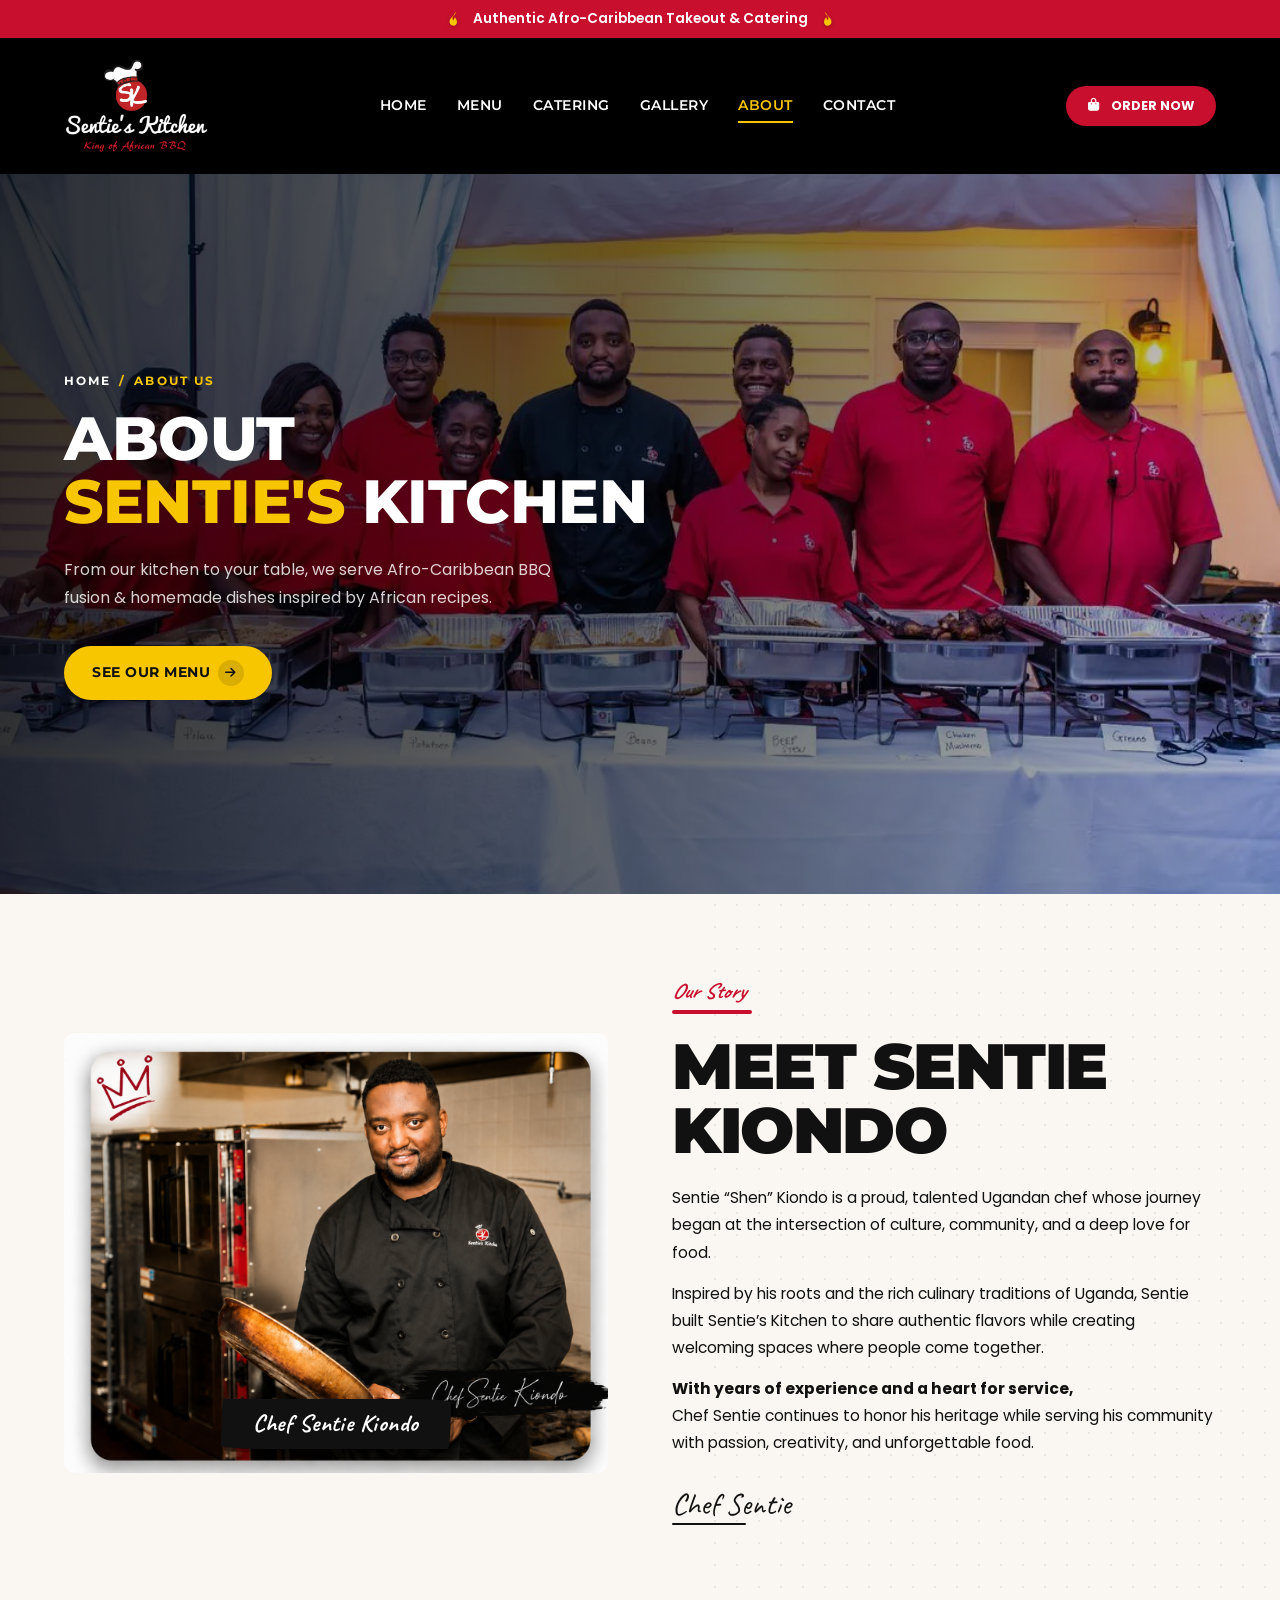
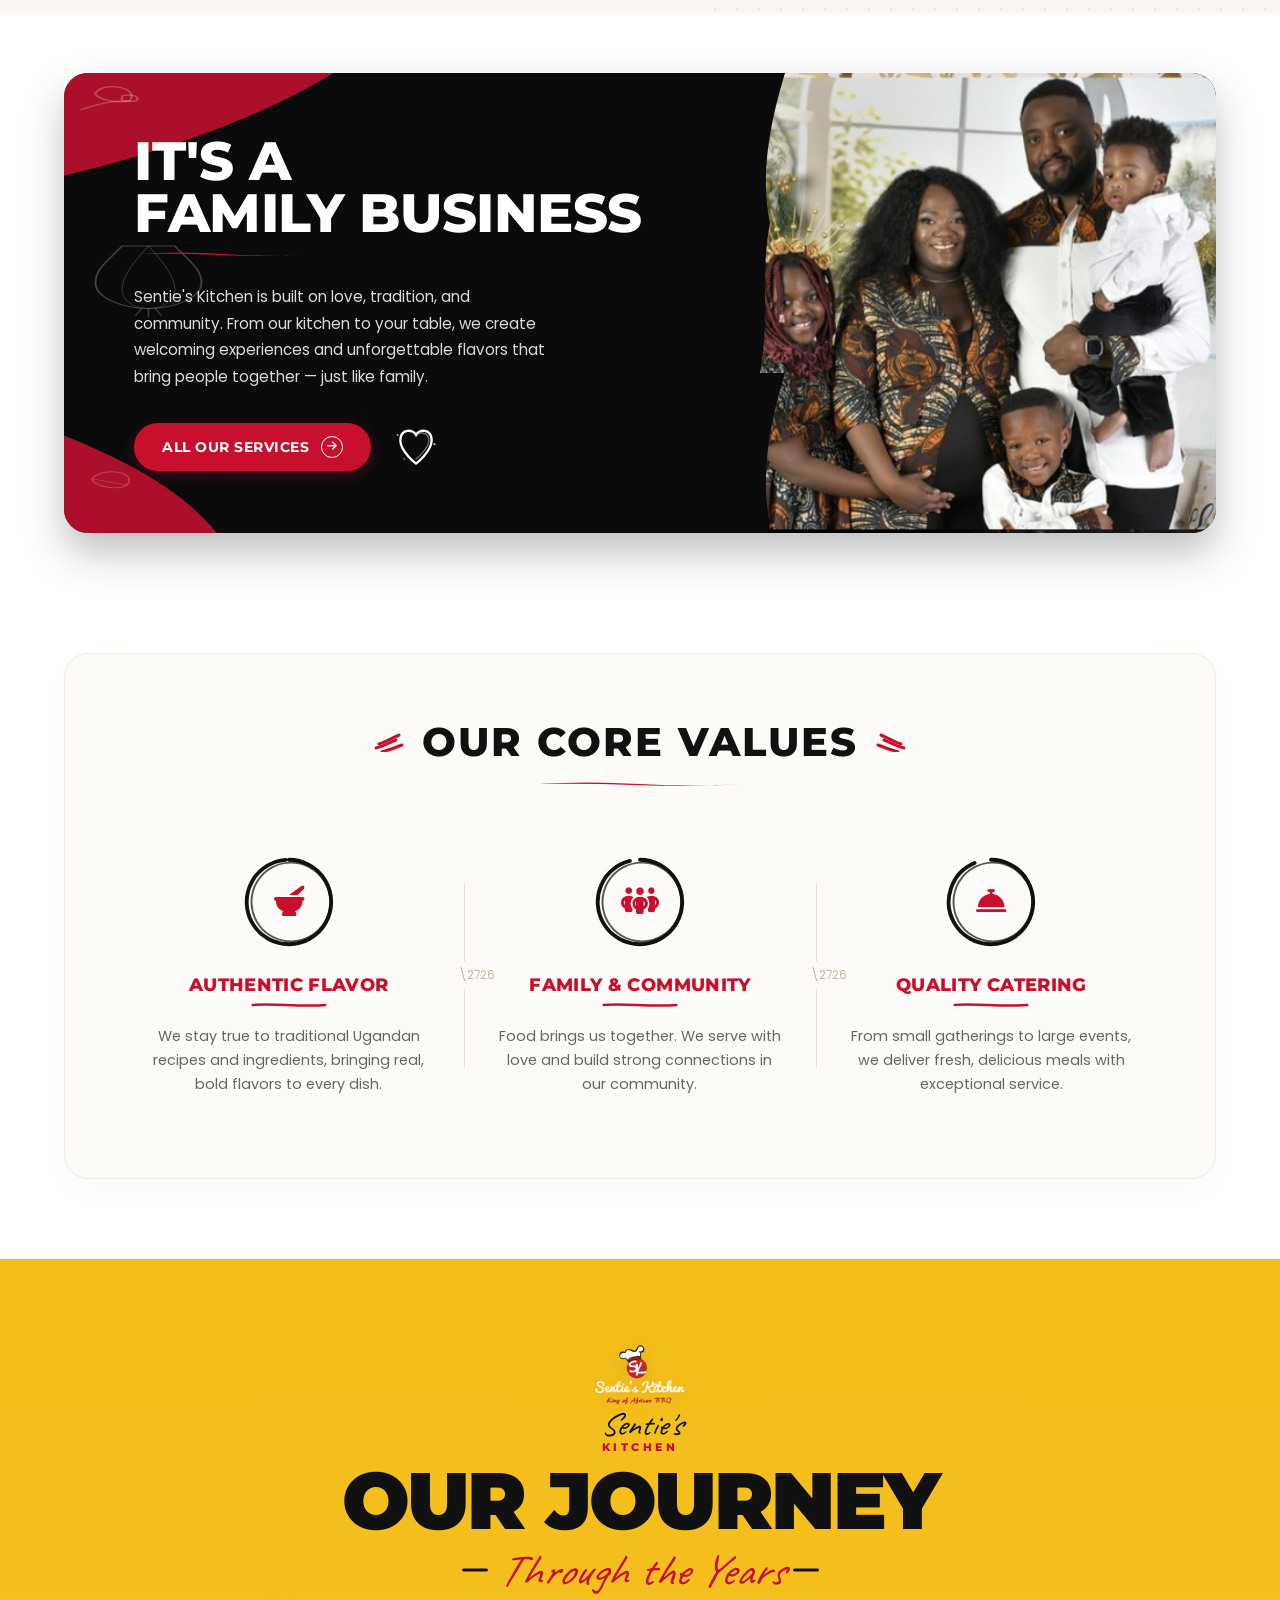
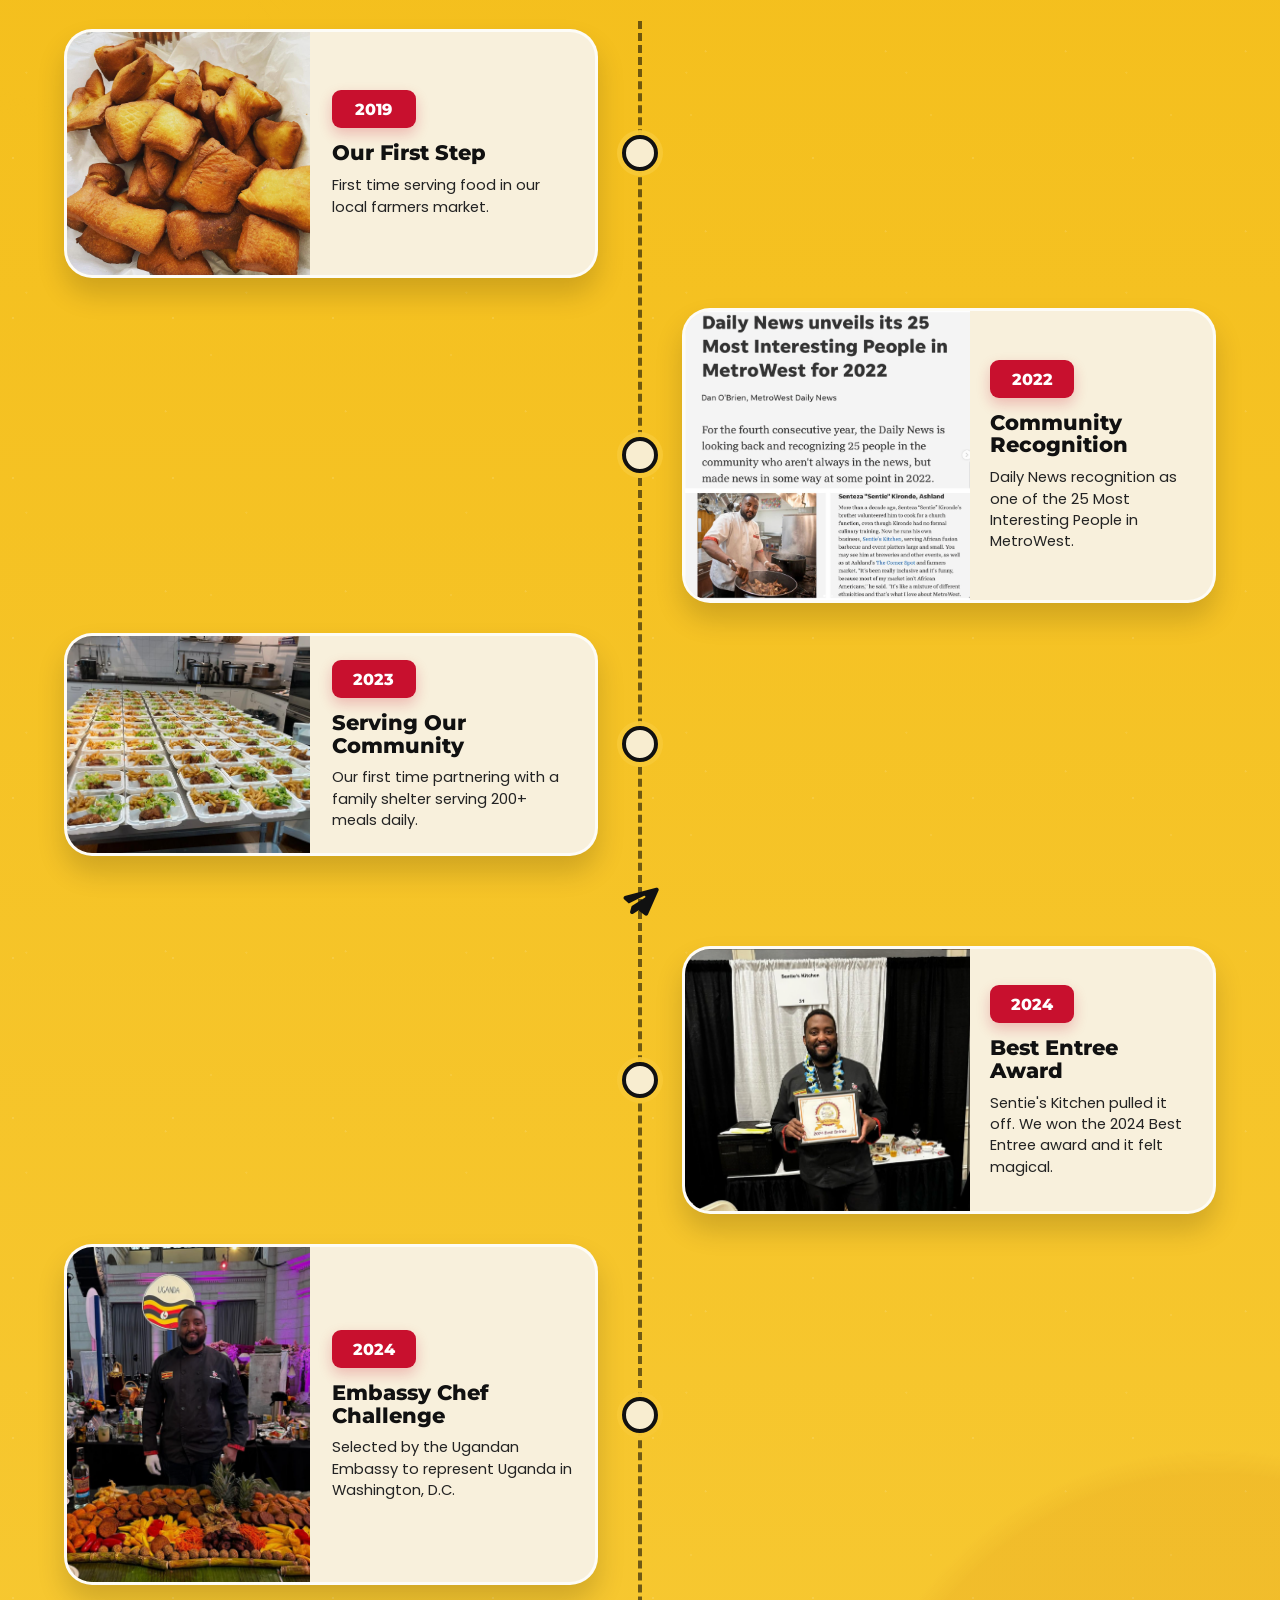
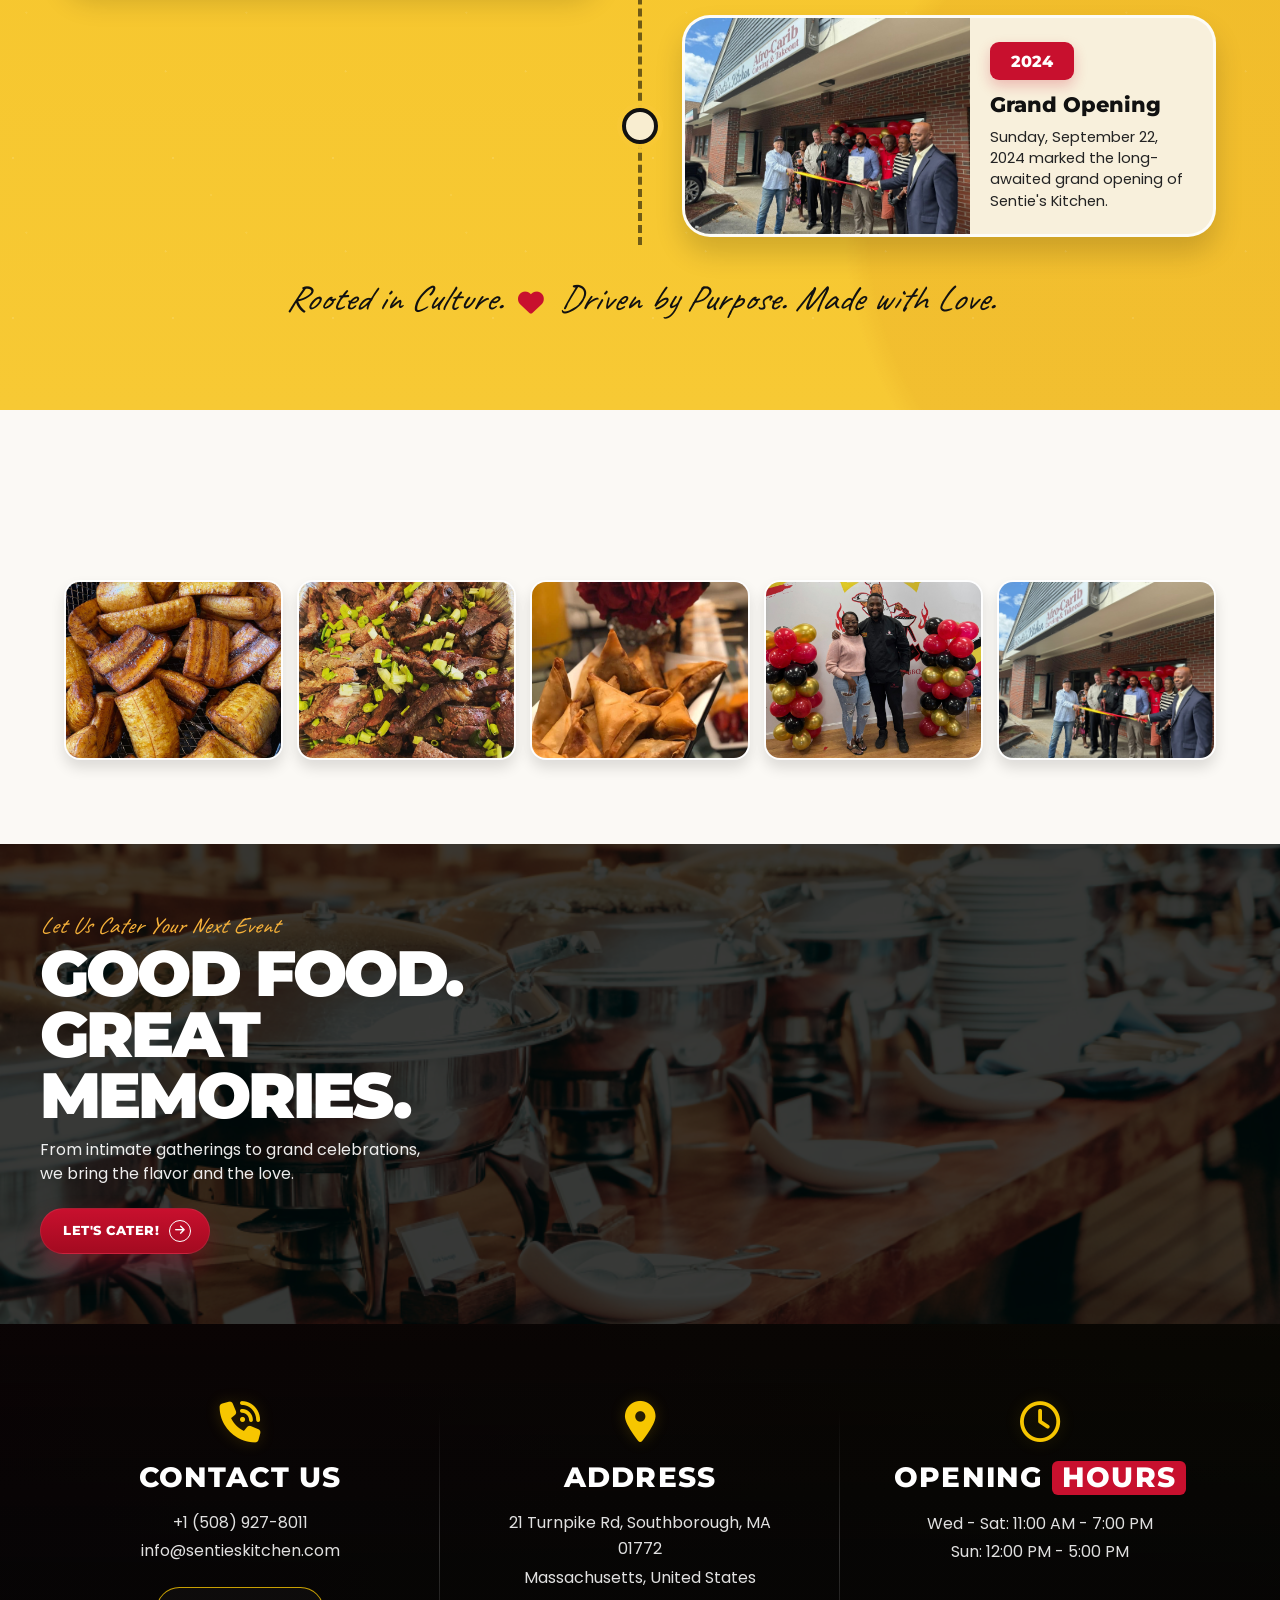
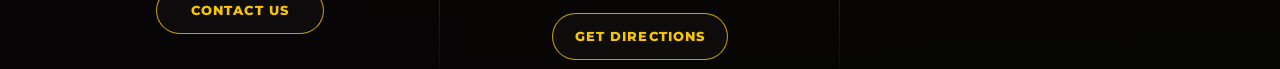
==== commit 2fe640f9: "Refine logo assets, headers/footers layout, contact links, and reviews styling" ====
--- a/about.html
+++ b/about.html
@@ -1,4 +1,4 @@
-﻿<!DOCTYPE html>
+<!DOCTYPE html>
 <html lang="en">
 
 <head>
@@ -13,10 +13,11 @@
     <title>About Us - Sentie's Kitchen | Our Story</title>
 
     <!-- FontAwesome -->
-    <link rel="stylesheet" href="https://cdnjs.cloudflare.com/ajax/libs/font-awesome/6.4.0/css/all.min.css">
+    <link rel="stylesheet" href="https://cdnjs.cloudflare.com/ajax/libs/font-awesome/6.6.0/css/all.min.css">
 
     <!-- Main stylesheet (same as index) -->
     <link rel="stylesheet" href="style.css">
+    <link rel="icon" href="assets/Logo%20catring.png" type="image/png">
 
     <style>
         /* =====================================================
@@ -2042,10 +2043,7 @@
         <div class="container">
             <!-- Brand Logo -->
             <a href="index.html" class="logo-container">
-                <img src="assets/Logo catring.png" alt="Sentie's Kitchen Logo" class="logo-img">
-                <div class="logo-text-wrap">
-                    <span class="logo-main">Sentie's <span>Kitchen</span></span>
-                </div>
+                <img src="assets/Secties%20logo.png" alt="Sentie's Kitchen Logo" class="logo-img">
             </a>
 
             <!-- Navigation Links -->
@@ -2352,7 +2350,7 @@
             <div class="ab-journey-shell ab-fade">
                 <div class="ab-journey-top">
                     <div class="ab-journey-brand">
-                        <img src="assets/Logo catring.png" alt="Sentie's Kitchen logo">
+                        <img src="assets/Secties%20logo.png" alt="Sentie's Kitchen logo">
                         <span>Sentie's</span>
                         <small>KITCHEN</small>
                     </div>
@@ -2797,7 +2795,7 @@
                 <h3>Address</h3>
                 <p>21 Turnpike Rd, Southborough, MA 01772</p>
                 <p>Massachusetts, United States</p>
-                <a href="https://maps.google.com/?q=21+Turnpike+Rd,+Southborough,+MA+01772" target="_blank" rel="noopener" class="footer-showcase-btn">Get Direction</a>
+                <a href="https://maps.google.com/?q=21+Turnpike+Rd,+Southborough,+MA+01772" target="_blank" rel="noopener" class="footer-showcase-btn">Get Directions</a>
             </div>
 
             <div class="footer-showcase-col footer-showcase-col-right">
@@ -2816,12 +2814,13 @@
 
             <a href="index.html" class="footer-showcase-brand">
                 <span class="footer-showcase-brand-badge">
-                    <img src="assets/Logo catring.png" alt="Sentie's Kitchen Logo">
+                    <img src="assets/Logo%20catring.png" alt="Sentie's Kitchen Logo">
                 </span>
-                <span class="footer-showcase-brand-name">Sentie's Kitchen</span>
             </a>
 
             <div class="footer-showcase-socials">
+                <a href="http://www.facebook.com/sentieskitchen" target="_blank" rel="noopener" aria-label="Facebook"><i class="fa-brands fa-facebook"></i></a>
+                <a href="https://x.com/sentieskitchen" target="_blank" rel="noopener" aria-label="X (Twitter)"><i class="fa-brands fa-x-twitter"></i></a>
                 <a href="https://www.instagram.com/sentieskitchen" target="_blank" rel="noopener" aria-label="Instagram"><i class="fa-brands fa-instagram"></i></a>
                 <a href="mailto:info@sentieskitchen.com" aria-label="Email"><i class="fa-solid fa-envelope"></i></a>
             </div>
--- a/style.css
+++ b/style.css
@@ -20,24 +20,24 @@
     --color-gray-border: #EEEEEE;
     --color-text: #2c2c2c;
     --color-text-muted: #666666;
-    
+
     --font-heading: 'Montserrat', sans-serif;
     --font-body: 'Poppins', sans-serif;
     --font-accent: 'Caveat', cursive;
-    
+
     --border-radius-sm: 6px;
     --border-radius-md: 12px;
     --border-radius-lg: 20px;
     --border-radius-circle: 50%;
-    
+
     --shadow-sm: 0 4px 6px rgba(0, 0, 0, 0.05);
     --shadow-md: 0 10px 20px rgba(0, 0, 0, 0.08);
     --shadow-lg: 0 15px 35px rgba(0, 0, 0, 0.12);
-    
+
     --transition-fast: 0.2s ease;
     --transition-normal: 0.3s ease;
     --transition-slow: 0.5s ease;
-    
+
     --container-width: 1200px;
 }
 
@@ -65,7 +65,12 @@
     overflow-x: hidden;
 }
 
-h1, h2, h3, h4, h5, h6 {
+h1,
+h2,
+h3,
+h4,
+h5,
+h6 {
     font-family: var(--font-heading);
     font-weight: 700;
     line-height: 1.2;
@@ -93,7 +98,9 @@
     display: block;
 }
 
-button, input, textarea {
+button,
+input,
+textarea {
     font-family: inherit;
     font-size: inherit;
     border: none;
@@ -282,8 +289,13 @@
 }
 
 @keyframes slideDown {
-    from { transform: translateY(-100%); }
-    to { transform: translateY(0); }
+    from {
+        transform: translateY(-100%);
+    }
+
+    to {
+        transform: translateY(0);
+    }
 }
 
 header .container {
@@ -301,14 +313,29 @@
 }
 
 .logo-img {
-    height: 70px;
+    height: 100px;
     width: auto;
     object-fit: contain;
-    background-color: var(--color-white);
-    border-radius: var(--border-radius-circle);
-    padding: 3px;
-    box-shadow: 0 4px 12px rgba(0, 0, 0, 0.2);
     flex-shrink: 0;
+    transition: all 0.3s ease;
+}
+
+/* Header scroll state */
+.sticky .logo-img,
+.scroll .logo-img {
+    height: 70px;
+}
+
+/* Tablet & Mobile */
+@media (min-width: 480px) and (max-width: 786px) {
+    .logo-img {
+        height: 80px !important;
+    }
+
+    .sticky .logo-img,
+    .scroll .logo-img {
+        height: 50px !important;
+    }
 }
 
 .logo-text-wrap {
@@ -442,27 +469,68 @@
     align-items: center;
 }
 
-/* Background Video */
-.hero-video-bg {
+/* Hero Media Container */
+.hero-media-container {
     position: absolute;
     inset: 0;
     width: 100%;
     height: 100%;
-    object-fit: cover;
     z-index: 0;
+    overflow: hidden;
+}
+
+/* Fallback/Preloader Background Image */
+.hero-bg-image {
+    position: absolute;
+    inset: 0;
+    background-image: url('bg%20image/Hero-short-home.webp');
+    background-size: cover;
+    background-position: center;
+    background-repeat: no-repeat;
+    width: 100%;
+    height: 100%;
+    z-index: 1;
+    transition: opacity 1.5s ease-in-out;
+}
+
+/* Vimeo Iframe Container */
+.hero-vimeo-container {
+    position: absolute;
+    inset: 0;
+    width: 100%;
+    height: 100%;
+    z-index: 2;
+    opacity: 0;
+    transition: opacity 1.5s ease-in-out;
     pointer-events: none;
+}
+
+.hero-vimeo-container.loaded {
+    opacity: 1;
+}
+
+.hero-vimeo-container iframe {
+    position: absolute;
+    top: 50%;
+    left: 50%;
+    width: 100vw;
+    height: 56.25vw;
+    /* 16:9 aspect ratio */
+    min-height: 100vh;
+    min-width: 177.77vh;
+    /* 16:9 aspect ratio */
+    transform: translate(-50%, -50%);
+    border: none;
 }
 
 /* Dark gradient overlay on top of video */
 .hero-video-overlay {
     position: absolute;
     inset: 0;
-    background: linear-gradient(
-        to right,
-        rgba(0, 0, 0, 0.82) 0%,
-        rgba(0, 0, 0, 0.55) 55%,
-        rgba(0, 0, 0, 0.35) 100%
-    );
+    background: linear-gradient(to right,
+            rgba(0, 0, 0, 0.82) 0%,
+            rgba(0, 0, 0, 0.55) 55%,
+            rgba(0, 0, 0, 0.35) 100%);
     z-index: 1;
 }
 
@@ -548,12 +616,10 @@
     left: 0;
     width: 100%;
     height: 100%;
-    background: linear-gradient(
-        to bottom,
-        rgba(255, 255, 255, 0.45) 0%,
-        rgba(255, 255, 255, 0.25) 50%,
-        rgba(255, 255, 255, 0.45) 100%
-    );
+    background: linear-gradient(to bottom,
+            rgba(255, 255, 255, 0.45) 0%,
+            rgba(255, 255, 255, 0.25) 50%,
+            rgba(255, 255, 255, 0.45) 100%);
     z-index: 1;
     pointer-events: none;
 }
@@ -972,7 +1038,8 @@
     background-size: cover;
     background-position: center;
     background-repeat: no-repeat;
-    background-attachment: fixed; /* parallax style background scrolling */
+    background-attachment: fixed;
+    /* parallax style background scrolling */
     padding: 90px 0;
     overflow: hidden;
     width: 100%;
@@ -985,12 +1052,10 @@
     left: 0;
     width: 100%;
     height: 100%;
-    background: linear-gradient(
-        to bottom,
-        rgba(255, 255, 255, 0.94) 0%,
-        rgba(255, 255, 255, 0.85) 50%,
-        rgba(255, 255, 255, 0.94) 100%
-    );
+    background: linear-gradient(to bottom,
+            rgba(255, 255, 255, 0.94) 0%,
+            rgba(255, 255, 255, 0.85) 50%,
+            rgba(255, 255, 255, 0.94) 100%);
     backdrop-filter: blur(5px);
     -webkit-backdrop-filter: blur(5px);
     z-index: 1;
@@ -1027,7 +1092,8 @@
     width: 220px;
     height: 340px;
     flex-shrink: 0;
-    border-radius: 120px 120px 0 0; /* Arch Shape matching reference: top rounded, flat bottom */
+    border-radius: 120px 120px 0 0;
+    /* Arch Shape matching reference: top rounded, flat bottom */
     overflow: hidden;
     border: 3px solid var(--color-gray-border);
     background-color: var(--color-gray-light);
@@ -1057,6 +1123,7 @@
     0% {
         transform: translateX(0);
     }
+
     100% {
         /* Translating exactly by half the track size seamlessly loops the duplicated images */
         transform: translateX(-50%);
@@ -1135,14 +1202,8 @@
     padding: 100px 0;
 }
 
-.testimonials-slider {
-    max-width: 1120px;
-    margin: 0 auto;
-    position: relative;
-}
-
 .reviews-title-wrap {
-    margin-bottom: 26px;
+    margin-bottom: 30px;
 }
 
 .review-source-pill {
@@ -1152,9 +1213,9 @@
     margin-bottom: 18px;
     padding: 10px 16px;
     border-radius: 999px;
-    background: rgba(247, 198, 0, 0.14);
-    border: 1px solid rgba(247, 198, 0, 0.32);
-    color: var(--color-black);
+    background: rgba(26, 115, 232, 0.1);
+    border: 1px solid rgba(26, 115, 232, 0.24);
+    color: #1a73e8;
     font-family: var(--font-heading);
     font-size: 0.76rem;
     font-weight: 800;
@@ -1163,281 +1224,449 @@
 }
 
 .review-source-pill i {
-    color: var(--color-red);
     font-size: 0.95rem;
 }
 
 .reviews-head {
     display: flex;
-    align-items: flex-end;
+    flex-direction: column;
+    align-items: center;
+    justify-content: center;
+    text-align: center;
+    gap: 18px;
+    width: 100%;
+}
+
+/* Two-Column Google Reviews Widget Layout */
+.google-reviews-widget-layout {
+    display: grid;
+    grid-template-columns: 320px 1fr;
+    gap: 40px;
+    margin-top: 40px;
+    align-items: flex-start;
+}
+
+@media (max-width: 991px) {
+    .google-reviews-widget-layout {
+        grid-template-columns: 1fr;
+        gap: 30px;
+    }
+}
+
+/* Left Column: Google rating summary badge */
+.google-rating-summary-card {
+    background-color: var(--color-white);
+    border: 1px solid var(--color-gray-border);
+    border-radius: 16px;
+    padding: 30px 24px;
+    box-shadow: 0 8px 24px rgba(17, 17, 17, 0.04);
+    display: flex;
+    flex-direction: column;
+    gap: 24px;
+    position: sticky;
+    top: 100px;
+}
+
+.google-rating-brand-row {
+    display: flex;
+    align-items: center;
+    gap: 16px;
+}
+
+.google-rating-logo-wrap {
+    width: 52px;
+    height: 52px;
+    border-radius: 50%;
+    overflow: hidden;
+    border: 1px solid var(--color-gray-border);
+    flex-shrink: 0;
+}
+
+.google-rating-logo {
+    width: 100%;
+    height: 100%;
+    object-fit: cover;
+}
+
+.google-rating-brand-info {
+    display: flex;
+    flex-direction: column;
+}
+
+.google-rating-brand-name {
+    font-size: 1.08rem;
+    font-weight: 700;
+    color: var(--color-black);
+    margin: 0 0 4px 0;
+    font-family: var(--font-heading);
+}
+
+.google-rating-score-row {
+    display: flex;
+    align-items: center;
+    gap: 8px;
+}
+
+.google-rating-score-num {
+    font-size: 1.25rem;
+    font-weight: 800;
+    color: var(--color-black);
+}
+
+.google-rating-stars {
+    color: #ff9800;
+    font-size: 0.9rem;
+    display: flex;
+    gap: 2px;
+}
+
+.google-rating-count-label {
+    font-size: 0.82rem;
+    color: var(--color-text-muted);
+    margin-top: 2px;
+}
+
+.google-rating-footer {
+    display: flex;
+    flex-direction: column;
+    gap: 14px;
+    border-top: 1px solid var(--color-gray-border);
+    padding-top: 20px;
+}
+
+.google-rating-powered {
+    font-size: 0.8rem;
+    color: var(--color-text-muted);
+}
+
+/* Google colored letters style */
+.google-text-g {
+    color: #4285F4;
+    font-weight: 700;
+}
+
+.google-text-o1 {
+    color: #EA4335;
+    font-weight: 700;
+}
+
+.google-text-o2 {
+    color: #FBBC05;
+    font-weight: 700;
+}
+
+.google-text-g2 {
+    color: #4285F4;
+    font-weight: 700;
+}
+
+.google-text-l {
+    color: #34A853;
+    font-weight: 700;
+}
+
+.google-text-e {
+    color: #EA4335;
+    font-weight: 700;
+}
+
+.google-review-btn {
+    display: inline-flex;
+    align-items: center;
+    justify-content: center;
+    gap: 8px;
+    background-color: #1a73e8;
+    color: var(--color-white) !important;
+    padding: 10px 18px;
+    border-radius: 999px;
+    font-size: 0.8rem;
+    font-weight: 700;
+    font-family: var(--font-heading);
+    text-transform: uppercase;
+    letter-spacing: 0.04em;
+    transition: background-color var(--transition-fast), transform var(--transition-fast);
+    box-shadow: 0 2px 4px rgba(26, 115, 232, 0.2);
+}
+
+.google-review-btn:hover {
+    background-color: #1557b0;
+    transform: translateY(-1px);
+}
+
+.google-btn-icon {
+    font-size: 0.9rem;
+}
+
+/* Right Column: Carousel slider of reviews */
+.google-reviews-slider-wrap {
+    position: relative;
+    display: flex;
+    flex-direction: column;
+    gap: 20px;
+    min-width: 0;
+}
+
+.google-reviews-viewport {
+    overflow: hidden;
+    width: 100%;
+    padding: 10px 4px;
+}
+
+.google-reviews-track {
+    display: flex;
+    gap: 20px;
+    transition: transform 0.45s ease;
+    will-change: transform;
+}
+
+/* Review Card Styling */
+.google-review-card {
+    flex: 0 0 calc((100% - 20px) / 2);
+    max-width: calc((100% - 20px) / 2);
+    min-width: 0;
+    background-color: var(--color-white);
+    border: 1px solid var(--color-gray-border);
+    border-radius: 16px;
+    padding: 24px;
+    box-shadow: 0 4px 12px rgba(17, 17, 17, 0.02);
+    display: flex;
+    flex-direction: column;
+    align-self: stretch;
+    transition: border-color 0.3s ease, box-shadow 0.3s ease, transform 0.3s ease;
+}
+
+@media (max-width: 768px) {
+    .google-review-card {
+        flex: 0 0 100%;
+        max-width: 100%;
+    }
+}
+
+.google-review-card:hover,
+.google-review-card.active {
+    border-color: rgba(26, 115, 232, 0.32);
+    box-shadow: 0 8px 24px rgba(17, 17, 17, 0.08);
+    transform: translateY(-2px);
+}
+
+.google-review-header {
+    display: flex;
+    align-items: center;
+    gap: 12px;
+    margin-bottom: 12px;
+}
+
+.google-review-avatar {
+    width: 40px;
+    height: 40px;
+    border-radius: 50%;
+    display: flex;
+    align-items: center;
+    justify-content: center;
+    font-weight: 700;
+    font-size: 0.95rem;
+    color: var(--color-white);
+    flex-shrink: 0;
+}
+
+/* Colorful Avatars */
+.avatar-m {
+    background-color: #43a047;
+}
+
+/* Max: Green */
+.avatar-r {
+    background-color: #e53935;
+}
+
+/* R Mon: Red */
+.avatar-e {
+    background-color: #3949ab;
+}
+
+/* Emimage: Blue */
+.avatar-l {
+    background-color: #fb8c00;
+}
+
+/* Elyssa: Orange */
+.avatar-c {
+    background-color: #8e24aa;
+}
+
+/* Christine: Purple */
+.avatar-j {
+    background-color: #00acc1;
+}
+
+/* Jake: Cyan */
+.avatar-lm {
+    background-color: #795548;
+}
+
+/* Lindsey: Brown */
+.avatar-ea {
+    background-color: #e91e63;
+}
+
+/* Enid: Pink */
+.avatar-bb {
+    background-color: #673ab7;
+}
+
+/* Brandon: Deep Purple */
+.avatar-hm {
+    background-color: #3f51b5;
+}
+
+/* Harrison: Indigo */
+
+.google-review-author-meta {
+    display: flex;
+    flex-direction: column;
+}
+
+.google-review-author-meta h4 {
+    font-size: 0.92rem;
+    font-weight: 700;
+    color: var(--color-black);
+    margin: 0 0 2px 0;
+}
+
+.google-review-date {
+    font-size: 0.75rem;
+    color: var(--color-text-muted);
+}
+
+.google-review-rating-row {
+    display: flex;
+    align-items: center;
     justify-content: space-between;
-    gap: 18px;
-}
-
-.reviews-controls {
+    margin-bottom: 14px;
+}
+
+.google-review-stars {
+    color: #ff9800;
+    font-size: 0.8rem;
+    display: flex;
+    gap: 2px;
+}
+
+.google-review-source {
+    font-size: 0.72rem;
+    color: var(--color-text-muted);
     display: inline-flex;
-    gap: 10px;
-    flex-shrink: 0;
-}
-
-.reviews-nav {
-    width: 48px;
-    height: 48px;
+    align-items: center;
+    gap: 4px;
+}
+
+.google-review-source i {
+    font-size: 0.78rem;
+}
+
+.google-review-source i.fa-google {
+    color: #4285F4;
+}
+
+.google-review-source i.fa-yelp {
+    color: #d32323;
+}
+
+.google-review-content {
+    font-size: 0.88rem;
+    color: var(--color-text);
+    line-height: 1.6;
+    margin: 0;
+    position: relative;
+}
+
+/* Read More Toggle */
+.read-more-toggle {
+    background: none;
+    border: none;
+    color: #1a73e8;
+    font-weight: 700;
+    cursor: pointer;
+    padding: 0;
+    margin-left: 4px;
+    font-size: 0.84rem;
+    display: inline;
+    font-family: inherit;
+    text-decoration: none;
+}
+
+.read-more-toggle:hover {
+    text-decoration: underline;
+    color: #1557b0;
+}
+
+/* Slider Controls */
+.google-carousel-arrow {
+    position: absolute;
+    top: 40%;
+    transform: translateY(-50%);
+    width: 40px;
+    height: 40px;
     border-radius: 50%;
-    border: 1px solid rgba(17, 17, 17, 0.12);
-    background: var(--color-black);
-    color: var(--color-white);
-    display: inline-flex;
+    background: var(--color-white);
+    border: 1px solid var(--color-gray-border);
+    box-shadow: 0 4px 10px rgba(0, 0, 0, 0.08);
+    display: flex;
     align-items: center;
     justify-content: center;
     cursor: pointer;
-    box-shadow: var(--shadow-sm);
-    transition: transform var(--transition-fast), background-color var(--transition-fast), opacity var(--transition-fast);
-}
-
-.reviews-nav i {
-    font-size: 0.95rem;
-}
-
-.reviews-nav:hover {
-    transform: translateY(-2px);
-    background: var(--color-red);
-}
-
-.reviews-nav:disabled {
+    z-index: 10;
+    transition: background-color 0.3s ease, color 0.3s ease, transform 0.3s ease;
+}
+
+.google-carousel-arrow:hover {
+    background-color: #1a73e8;
+    color: var(--color-white);
+    transform: translateY(-50%) scale(1.05);
+}
+
+.google-carousel-arrow:disabled {
     opacity: 0.35;
     cursor: not-allowed;
-    transform: none;
-    background: rgba(17, 17, 17, 0.72);
-}
-
-.reviews-overview {
-    margin-bottom: 28px;
-}
-
-.reviews-score-card {
-    display: flex;
-    align-items: center;
-    gap: 20px;
-    justify-content: space-between;
-    padding: 24px 28px;
-    border-radius: 26px;
-    background:
-        radial-gradient(circle at top right, rgba(247, 198, 0, 0.22), transparent 34%),
-        linear-gradient(135deg, rgba(17, 17, 17, 0.98), rgba(200, 16, 46, 0.96));
-    box-shadow: 0 22px 45px rgba(17, 17, 17, 0.18);
-}
-
-.reviews-score-mark {
-    width: 62px;
-    height: 62px;
-    border-radius: 18px;
-    background: var(--color-white);
-    color: var(--color-red);
-    display: inline-flex;
-    align-items: center;
-    justify-content: center;
-    flex-shrink: 0;
-    font-size: 1.55rem;
-    box-shadow: 0 10px 24px rgba(0, 0, 0, 0.22);
-}
-
-.reviews-score-copy {
-    flex: 1;
-    min-width: 0;
-}
-
-.reviews-score-label {
-    display: block;
-    margin-bottom: 6px;
-    font-family: var(--font-heading);
-    font-size: 0.75rem;
-    font-weight: 800;
-    letter-spacing: 0.14em;
-    text-transform: uppercase;
-    color: rgba(255, 255, 255, 0.76);
-}
-
-.reviews-score-copy strong {
-    display: block;
-    color: var(--color-white);
-    font-family: var(--font-heading);
-    font-size: 1.1rem;
-    line-height: 1.55;
-}
-
-.reviews-score-link {
-    display: inline-flex;
-    align-items: center;
+    background: rgba(255, 255, 255, 0.5);
+    color: var(--color-text-muted);
+}
+
+.google-arrow-prev {
+    left: -20px;
+}
+
+.google-arrow-next {
+    right: -20px;
+}
+
+@media (max-width: 991px) {
+    .google-carousel-arrow {
+        top: 45%;
+    }
+}
+
+@media (max-width: 576px) {
+    .google-carousel-arrow {
+        display: none;
+    }
+}
+
+.slider-dots {
+    display: flex;
     justify-content: center;
     gap: 8px;
-    padding: 12px 18px;
-    border-radius: 999px;
-    background: var(--color-yellow);
-    color: var(--color-black);
-    font-family: var(--font-heading);
-    font-size: 0.78rem;
-    font-weight: 800;
-    letter-spacing: 0.08em;
-    text-transform: uppercase;
-    white-space: nowrap;
-    transition: transform var(--transition-fast), background-color var(--transition-fast);
-}
-
-.reviews-score-link:hover {
-    transform: translateY(-2px);
-    background: var(--color-white);
-}
-
-.reviews-score-link i {
-    transition: transform var(--transition-fast);
-}
-
-.reviews-score-link:hover i {
-    transform: translateX(3px);
-}
-
-.reviews-viewport {
-    overflow: hidden;
-}
-
-.reviews-track {
-    display: flex;
-    gap: 24px;
-    transition: transform 0.45s ease;
-    will-change: transform;
-}
-
-.testimonial-card {
-    background-color: var(--color-gray-light);
-    border-radius: 24px;
-    padding: 30px 24px 24px;
-    border: 1px solid var(--color-gray-border);
-    position: relative;
-    transition: all var(--transition-normal);
-    opacity: 1;
-}
-
-.review-card {
-    flex: 0 0 calc((100% - 48px) / 3);
-    max-width: calc((100% - 48px) / 3);
-    min-width: 0;
-    display: flex;
-    flex-direction: column;
-    min-height: 100%;
-}
-
-.review-card::before {
-    content: '';
-    width: 54px;
-    height: 4px;
-    border-radius: 999px;
-    background: linear-gradient(90deg, var(--color-red), var(--color-yellow));
-    margin-bottom: 18px;
-}
-
-.testimonial-card:hover,
-.testimonial-card.active {
-    background-color: var(--color-white);
-    border-color: rgba(247, 198, 0, 0.5);
-    box-shadow: 0 18px 34px rgba(17, 17, 17, 0.1);
-    transform: translateY(-4px);
-}
-
-.testimonial-stars {
-    display: flex;
-    gap: 4px;
-    color: var(--color-yellow);
-    margin-bottom: 16px;
-}
-
-.testimonial-stars i {
-    font-size: 0.88rem;
-    color: var(--color-yellow);
-}
-
-.testimonial-quote {
-    font-size: 0.95rem;
-    color: var(--color-text);
-    font-style: normal;
-    margin-bottom: 24px;
-    line-height: 1.8;
-    min-height: 104px;
-}
-
-.testimonial-meta {
-    display: flex;
-    align-items: flex-end;
-    justify-content: space-between;
-    gap: 14px;
-    margin-top: auto;
-}
-
-.testimonial-user {
-    display: flex;
-    align-items: center;
-    gap: 12px;
-}
-
-.testimonial-user img {
-    width: 52px;
-    height: 52px;
-    border-radius: var(--border-radius-circle);
-    object-fit: cover;
-    border: 2px solid var(--color-yellow);
-}
-
-.testimonial-user-info h4 {
-    font-size: 0.98rem;
-    font-weight: 700;
-    margin-bottom: 2px;
-}
-
-.testimonial-user-info span {
-    font-size: 0.75rem;
-    color: var(--color-text-muted);
-}
-
-.testimonial-arrow {
-    display: inline-flex;
-    align-items: center;
-    gap: 8px;
-    color: var(--color-red);
-    font-family: var(--font-heading);
-    font-size: 0.74rem;
-    font-weight: 800;
-    letter-spacing: 0.08em;
-    text-transform: uppercase;
-    white-space: nowrap;
-}
-
-.testimonial-arrow i {
-    transition: transform var(--transition-fast);
-}
-
-.testimonial-arrow:hover {
-    color: var(--color-black);
-}
-
-.testimonial-arrow:hover i {
-    transform: translateX(3px);
-}
-
-.slider-dots {
-    display: flex;
-    justify-content: center;
-    gap: 8px;
 }
 
 .review-dots {
-    margin-top: 28px;
+    margin-top: 14px;
 }
 
 .dot {
-    width: 10px;
-    height: 10px;
-    background-color: rgba(0,0,0,0.15);
-    border-radius: var(--border-radius-circle);
+    width: 8px;
+    height: 8px;
+    background-color: rgba(0, 0, 0, 0.12);
+    border-radius: 50%;
     cursor: pointer;
     transition: var(--transition-normal);
     border: none;
@@ -1446,9 +1675,9 @@
 }
 
 .dot.active {
-    background-color: var(--color-red);
-    width: 25px;
-    border-radius: 5px;
+    background-color: #1a73e8;
+    width: 20px;
+    border-radius: 4px;
 }
 
 /* 11. Contact / CTA Section */
@@ -1838,12 +2067,10 @@
 .footer-overlay {
     position: absolute;
     inset: 0;
-    background: linear-gradient(
-        180deg,
-        rgba(0, 0, 0, 0.62) 0%,
-        rgba(0, 0, 0, 0.82) 52%,
-        rgba(0, 0, 0, 0.95) 100%
-    );
+    background: linear-gradient(180deg,
+            rgba(0, 0, 0, 0.62) 0%,
+            rgba(0, 0, 0, 0.82) 52%,
+            rgba(0, 0, 0, 0.95) 100%);
     z-index: 1;
 }
 
@@ -1925,11 +2152,11 @@
     margin-top: 6px;
 }
 
-.footer-top-grid > .footer-col-new:first-child .footer-col-title::after {
+.footer-top-grid>.footer-col-new:first-child .footer-col-title::after {
     content: "We're Open For You";
 }
 
-.footer-top-grid > .footer-col-right .footer-col-title::after {
+.footer-top-grid>.footer-col-right .footer-col-title::after {
     content: "Let's Stay Connected";
     text-align: right;
 }
@@ -1945,7 +2172,7 @@
     border-radius: 999px;
 }
 
-.footer-top-grid > .footer-col-right .footer-col-title::before {
+.footer-top-grid>.footer-col-right .footer-col-title::before {
     left: auto;
     right: 0;
     background: linear-gradient(90deg, rgba(247, 198, 0, 0.1), var(--color-yellow));
@@ -2045,7 +2272,7 @@
     text-decoration: none;
 }
 
-.footer-logo-wrap > div {
+.footer-logo-wrap>div {
     text-align: center;
 }
 
@@ -2080,7 +2307,7 @@
     font-size: 0.72rem;
     text-transform: uppercase;
     letter-spacing: 3px;
-    color: rgba(255,255,255,0.7);
+    color: rgba(255, 255, 255, 0.7);
     display: block;
     margin-top: 6px;
 }
@@ -2216,13 +2443,11 @@
     position: relative;
     z-index: 2;
     height: 1px;
-    background: linear-gradient(
-        to right,
-        transparent,
-        rgba(255, 255, 255, 0.25) 30%,
-        rgba(255, 255, 255, 0.25) 70%,
-        transparent
-    );
+    background: linear-gradient(to right,
+            transparent,
+            rgba(255, 255, 255, 0.25) 30%,
+            rgba(255, 255, 255, 0.25) 70%,
+            transparent);
     margin: 0 40px;
 }
 
@@ -2291,7 +2516,7 @@
     white-space: nowrap;
 }
 
-.footer-bottom-nav a + a::before {
+.footer-bottom-nav a+a::before {
     content: '';
     position: absolute;
     left: -1px;
@@ -2661,16 +2886,16 @@
     .container {
         padding: 0 20px;
     }
-    
+
     .hero-content h2 {
         font-size: 2.6rem;
     }
-    
+
     .why-grid {
         grid-template-columns: repeat(3, 1fr);
         gap: 15px;
     }
-    
+
     .popular-grid {
         grid-template-columns: repeat(3, 1fr);
         gap: 15px;
@@ -2686,7 +2911,7 @@
     }
 
     .reviews-head {
-        align-items: flex-start;
+        align-items: center;
         flex-direction: column;
     }
 
@@ -2698,14 +2923,16 @@
         flex-basis: calc((100% - 24px) / 2);
         max-width: calc((100% - 24px) / 2);
     }
-    
+
     .contact-grid {
         grid-template-columns: 1fr 1fr;
     }
+
     .contact-center-platter {
-        display: none; /* Hide central plate on tablet for space */
-    }
-    
+        display: none;
+        /* Hide central plate on tablet for space */
+    }
+
     .footer-top-grid {
         grid-template-columns: 1fr;
         gap: 34px;
@@ -2751,13 +2978,11 @@
         left: 0;
         width: 100%;
         height: 100vh;
-        background: linear-gradient(
-            160deg,
-            #0d0d0d 0%,
-            #1a0808 40%,
-            #2b0a0a 70%,
-            #111111 100%
-        );
+        background: linear-gradient(160deg,
+                #0d0d0d 0%,
+                #1a0808 40%,
+                #2b0a0a 70%,
+                #111111 100%);
         flex-direction: column;
         align-items: center;
         justify-content: center;
@@ -2777,7 +3002,7 @@
         right: -100px;
         width: 400px;
         height: 400px;
-        background: radial-gradient(circle, rgba(200,16,46,0.35) 0%, transparent 70%);
+        background: radial-gradient(circle, rgba(200, 16, 46, 0.35) 0%, transparent 70%);
         pointer-events: none;
         z-index: 0;
     }
@@ -2790,7 +3015,7 @@
         left: -80px;
         width: 300px;
         height: 300px;
-        background: radial-gradient(circle, rgba(247,198,0,0.15) 0%, transparent 70%);
+        background: radial-gradient(circle, rgba(247, 198, 0, 0.15) 0%, transparent 70%);
         pointer-events: none;
         z-index: 0;
     }
@@ -2808,16 +3033,16 @@
         font-weight: 800;
         text-transform: uppercase;
         letter-spacing: 3px;
-        color: rgba(255,255,255,0.85);
+        color: rgba(255, 255, 255, 0.85);
         padding: 14px 40px;
         text-align: center;
         width: 100%;
         transition: color 0.3s ease, letter-spacing 0.3s ease, transform 0.3s ease;
-        border-bottom: 1px solid rgba(255,255,255,0.06);
+        border-bottom: 1px solid rgba(255, 255, 255, 0.06);
     }
 
     .nav-links a:first-child {
-        border-top: 1px solid rgba(255,255,255,0.06);
+        border-top: 1px solid rgba(255, 255, 255, 0.06);
     }
 
     .nav-links a:hover,
@@ -2828,23 +3053,55 @@
     }
 
     .nav-links a::after {
-        display: none; /* remove underline pseudo effect from desktop style */
+        display: none;
+        /* remove underline pseudo effect from desktop style */
     }
 
     /* Staggered animation for each link on open */
     .nav-links.active a {
         animation: menuLinkSlide 0.5s ease forwards;
     }
-    .nav-links.active a:nth-child(1) { animation-delay: 0.15s; opacity: 0; }
-    .nav-links.active a:nth-child(2) { animation-delay: 0.22s; opacity: 0; }
-    .nav-links.active a:nth-child(3) { animation-delay: 0.29s; opacity: 0; }
-    .nav-links.active a:nth-child(4) { animation-delay: 0.36s; opacity: 0; }
-    .nav-links.active a:nth-child(5) { animation-delay: 0.43s; opacity: 0; }
-    .nav-links.active a:nth-child(6) { animation-delay: 0.50s; opacity: 0; }
+
+    .nav-links.active a:nth-child(1) {
+        animation-delay: 0.15s;
+        opacity: 0;
+    }
+
+    .nav-links.active a:nth-child(2) {
+        animation-delay: 0.22s;
+        opacity: 0;
+    }
+
+    .nav-links.active a:nth-child(3) {
+        animation-delay: 0.29s;
+        opacity: 0;
+    }
+
+    .nav-links.active a:nth-child(4) {
+        animation-delay: 0.36s;
+        opacity: 0;
+    }
+
+    .nav-links.active a:nth-child(5) {
+        animation-delay: 0.43s;
+        opacity: 0;
+    }
+
+    .nav-links.active a:nth-child(6) {
+        animation-delay: 0.50s;
+        opacity: 0;
+    }
 
     @keyframes menuLinkSlide {
-        from { opacity: 0; transform: translateY(30px); }
-        to   { opacity: 1; transform: translateY(0);    }
+        from {
+            opacity: 0;
+            transform: translateY(30px);
+        }
+
+        to {
+            opacity: 1;
+            transform: translateY(0);
+        }
     }
 
     /* ===== HAMBURGER -> X ANIMATION ===== */
@@ -2866,61 +3123,63 @@
     .header-actions {
         margin-right: 46px;
     }
-    
+
     /* Hero layout stack */
     .hero {
         min-height: 80vh;
     }
-    
+
     .hero-content-wrap {
         padding-top: 80px;
         padding-bottom: 80px;
     }
-    
+
     .hero-content {
         max-width: 100%;
         text-align: center;
     }
-    
+
     .hero-content .hero-subtitle {
         margin-left: auto;
         margin-right: auto;
     }
-    
+
     .hero-buttons {
         justify-content: center;
     }
-    
+
     .hero-features {
         justify-content: center;
     }
-    
+
     /* Popular dishes stack */
     .popular-grid {
         grid-template-columns: repeat(2, 1fr);
         gap: 15px;
     }
+
     .popular-grid .dish-card:nth-child(5) {
         grid-column: span 2;
         max-width: 320px;
         margin: 0 auto;
         width: 100%;
     }
-    
+
     /* About Us section stack */
     .about-grid {
         grid-template-columns: 1fr;
         gap: 45px;
     }
-    
+
     .about-image-wrap {
-        order: -1; /* Image on top on mobile */
-    }
-    
+        order: -1;
+        /* Image on top on mobile */
+    }
+
     .about-main-img {
         height: 300px;
     }
-    
+
     /* Services grid stack */
     .services-grid {
         grid-template-columns: 1fr;
@@ -2928,13 +3187,13 @@
         max-width: 450px;
         margin: 0 auto;
     }
-    
+
     /* Why Choose Us stack */
     .why-grid {
         grid-template-columns: repeat(2, 1fr);
         gap: 15px;
     }
-    
+
     .dish-card-carousel {
         flex-basis: calc((100% - 20px) / 2);
         max-width: calc((100% - 20px) / 2);
@@ -2963,19 +3222,19 @@
         align-items: flex-start;
         flex-direction: column;
     }
-    
+
     /* Contact grid stack */
     .contact-grid {
         grid-template-columns: 1fr;
         gap: 40px;
     }
-    
+
     .contact-form-wrap {
         max-width: 500px;
         margin: 0 auto;
         width: 100%;
     }
-    
+
     /* Footer layout stack */
     .footer-top-grid {
         grid-template-columns: 1fr;
@@ -2987,7 +3246,7 @@
     .footer-top-grid::after {
         display: none;
     }
-    
+
     .footer-col-new,
     .footer-col-right {
         align-items: center;
@@ -3006,7 +3265,7 @@
     .footer-col-title::after {
         text-align: center;
     }
-    
+
     .footer-social-row {
         justify-content: center;
     }
@@ -3015,7 +3274,7 @@
         align-self: center;
         max-width: 320px;
     }
-    
+
     .footer-hours-list li {
         justify-content: space-between;
     }
@@ -3030,7 +3289,7 @@
         letter-spacing: 1px;
     }
 
-    .footer-bottom-nav a + a::before {
+    .footer-bottom-nav a+a::before {
         display: none;
     }
 
@@ -3048,11 +3307,11 @@
         font-size: 0.78rem;
         padding: 6px 12px;
     }
-    
+
     .logo-img {
         height: 58px;
     }
-    
+
     .logo-main {
         font-size: 2.2rem;
     }
@@ -3111,38 +3370,39 @@
         padding: 8px 15px;
         font-size: 0.75rem;
     }
-    
+
     .header-actions {
         margin-right: 35px;
     }
-    
+
     .hero-content h2 {
         font-size: 2.1rem;
     }
-    
+
     .hero-buttons {
         flex-direction: column;
         align-items: stretch;
     }
-    
+
     .hero-features {
         flex-direction: column;
         align-items: center;
         gap: 15px;
     }
-    
+
     .why-grid {
         grid-template-columns: repeat(2, 1fr);
         gap: 12px;
         max-width: 100%;
         margin: 0;
     }
-    
+
     .popular-grid {
         grid-template-columns: 1fr;
         max-width: 320px;
         margin: 0 auto 30px;
     }
+
     .popular-grid .dish-card:nth-child(5) {
         grid-column: span 1 !important;
     }
@@ -3167,15 +3427,15 @@
         width: 36px;
         height: 36px;
     }
-    
+
     .about-features {
         flex-direction: column;
     }
-    
+
     .contact-form-wrap {
         padding: 25px 20px;
     }
-    
+
     .gallery-item {
         width: 160px;
         height: 250px;
@@ -3268,9 +3528,17 @@
 }
 
 @keyframes badgePulse {
-    0% { transform: scale(1); }
-    50% { transform: scale(1.4); }
-    100% { transform: scale(1); }
+    0% {
+        transform: scale(1);
+    }
+
+    50% {
+        transform: scale(1.4);
+    }
+
+    100% {
+        transform: scale(1);
+    }
 }
 
 /* Item Detail Modal Overlay */
@@ -3319,7 +3587,7 @@
     position: absolute;
     top: 15px;
     right: 15px;
-    background: rgba(0,0,0,0.5);
+    background: rgba(0, 0, 0, 0.5);
     color: var(--color-white);
     font-size: 1.5rem;
     font-weight: 400;
@@ -3370,7 +3638,7 @@
     left: 0;
     width: 100%;
     padding: 50px 25px 25px;
-    background: linear-gradient(to top, rgba(0,0,0,0.85), transparent);
+    background: linear-gradient(to top, rgba(0, 0, 0, 0.85), transparent);
 }
 
 .modal-image-overlay h3 {
@@ -3379,7 +3647,7 @@
     font-size: 1.8rem;
     font-weight: 800;
     text-transform: uppercase;
-    text-shadow: 0 2px 4px rgba(0,0,0,0.3);
+    text-shadow: 0 2px 4px rgba(0, 0, 0, 0.3);
 }
 
 .modal-info-col {
@@ -3510,7 +3778,7 @@
 .special-instructions textarea:focus {
     background-color: var(--color-white);
     border-color: var(--color-red);
-    box-shadow: 0 0 8px rgba(200,16,46,0.1);
+    box-shadow: 0 0 8px rgba(200, 16, 46, 0.1);
 }
 
 /* Modal Footer */
@@ -3574,7 +3842,7 @@
     height: 100%;
     background-color: var(--color-white);
     z-index: 2005;
-    box-shadow: -5px 0 30px rgba(0,0,0,0.15);
+    box-shadow: -5px 0 30px rgba(0, 0, 0, 0.15);
     display: flex;
     flex-direction: column;
     transition: right 0.4s cubic-bezier(0.25, 0.8, 0.25, 1);
@@ -3762,7 +4030,7 @@
     font-size: 1.2rem;
     font-weight: 800;
     color: var(--color-black);
-    border-top: 1.5px dashed rgba(0,0,0,0.15);
+    border-top: 1.5px dashed rgba(0, 0, 0, 0.15);
     padding-top: 10px;
     margin-top: 6px;
     font-family: var(--font-heading);
@@ -3800,22 +4068,22 @@
     .modal-body-grid {
         grid-template-columns: 1fr;
     }
-    
+
     .modal-image-col {
         min-height: 220px;
         height: 220px;
     }
-    
+
     .item-modal-content {
         max-height: 95vh;
         width: 95%;
     }
-    
+
     .modal-info-col {
         padding: 25px 20px;
         max-height: calc(95vh - 220px);
     }
-    
+
     .cart-sidebar {
         width: 100%;
         right: -100%;
@@ -3842,14 +4110,16 @@
     width: 100%;
     height: 100%;
     pointer-events: none;
-    z-index: 0; /* Keep behind all container content */
+    z-index: 0;
+    /* Keep behind all container content */
     overflow: hidden;
 }
 
 .decor-spice {
     position: absolute;
     color: var(--color-red);
-    opacity: 0.05; /* Subtle watermark styling */
+    opacity: 0.05;
+    /* Subtle watermark styling */
     pointer-events: none;
     font-size: 2.8rem;
     z-index: 0;
@@ -3868,21 +4138,75 @@
 }
 
 /* Position and tilt variations */
-.decor-1 { top: 10%; left: 3%; transform: rotate(15deg); --tilt: 15deg; }
-.decor-2 { top: 22%; right: 4%; transform: rotate(-35deg); --tilt: -35deg; animation-delay: 1.5s; }
-.decor-3 { bottom: 12%; left: 3%; transform: rotate(45deg); --tilt: 45deg; animation-delay: 3s; }
-.decor-4 { bottom: 20%; right: 4%; transform: rotate(-20deg); --tilt: -20deg; animation-delay: 4.5s; }
-
-.decor-5 { top: 15%; left: 6%; transform: rotate(25deg); --tilt: 25deg; animation-delay: 0.8s; }
-.decor-6 { top: 30%; right: 5%; transform: rotate(-45deg); --tilt: -45deg; animation-delay: 2.2s; }
-.decor-7 { bottom: 25%; left: 5%; transform: rotate(30deg); --tilt: 30deg; animation-delay: 3.8s; }
-.decor-8 { bottom: 10%; right: 6%; transform: rotate(-15deg); --tilt: -15deg; animation-delay: 5.2s; }
+.decor-1 {
+    top: 10%;
+    left: 3%;
+    transform: rotate(15deg);
+    --tilt: 15deg;
+}
+
+.decor-2 {
+    top: 22%;
+    right: 4%;
+    transform: rotate(-35deg);
+    --tilt: -35deg;
+    animation-delay: 1.5s;
+}
+
+.decor-3 {
+    bottom: 12%;
+    left: 3%;
+    transform: rotate(45deg);
+    --tilt: 45deg;
+    animation-delay: 3s;
+}
+
+.decor-4 {
+    bottom: 20%;
+    right: 4%;
+    transform: rotate(-20deg);
+    --tilt: -20deg;
+    animation-delay: 4.5s;
+}
+
+.decor-5 {
+    top: 15%;
+    left: 6%;
+    transform: rotate(25deg);
+    --tilt: 25deg;
+    animation-delay: 0.8s;
+}
+
+.decor-6 {
+    top: 30%;
+    right: 5%;
+    transform: rotate(-45deg);
+    --tilt: -45deg;
+    animation-delay: 2.2s;
+}
+
+.decor-7 {
+    bottom: 25%;
+    left: 5%;
+    transform: rotate(30deg);
+    --tilt: 30deg;
+    animation-delay: 3.8s;
+}
+
+.decor-8 {
+    bottom: 10%;
+    right: 6%;
+    transform: rotate(-15deg);
+    --tilt: -15deg;
+    animation-delay: 5.2s;
+}
 
 /* Subtle floating bounce animation */
 @keyframes bounceSpice {
     0% {
         transform: translateY(0) rotate(var(--tilt, 15deg)) scale(1);
     }
+
     100% {
         transform: translateY(-20px) rotate(calc(var(--tilt, 15deg) + 15deg)) scale(1.05);
     }
@@ -4013,7 +4337,7 @@
     color: rgba(255, 255, 255, 0.86);
 }
 
-.breadcrumbs > span:not(.breadcrumbs-separator) {
+.breadcrumbs>span:not(.breadcrumbs-separator) {
     color: var(--color-yellow);
 }
 
@@ -4491,17 +4815,17 @@
         grid-template-columns: 1fr;
         gap: 30px;
     }
-    
+
     .steps-grid {
         grid-template-columns: 1fr;
         gap: 40px;
     }
-    
+
     .step-connector {
         transform: rotate(90deg);
         margin: -10px 0;
     }
-    
+
     .step-number-badge {
         top: -18px;
         left: 50%;
@@ -4513,46 +4837,46 @@
     .contact-hero {
         min-height: 320px;
     }
-    
+
     .contact-hero h1 {
         font-size: clamp(1.8rem, 8vw, 2.6rem);
         padding: 9px 18px 8px;
     }
-    
+
     .contact-intro-section {
         padding: 60px 0 30px;
     }
-    
+
     .contact-intro-section h2 {
         font-size: 1.8rem;
     }
-    
+
     .get-in-touch-card {
         padding: 30px 20px;
         margin-bottom: 20px;
     }
-    
+
     .form-grid {
         grid-template-columns: 1fr;
         gap: 15px;
     }
-    
+
     .form-group-full {
         grid-column: span 1;
     }
-    
+
     .contact-form-body {
         padding: 30px 20px;
     }
-    
+
     .how-it-works-section {
         padding: 60px 0 80px;
     }
-    
+
     .how-it-works-title {
         font-size: 1.8rem;
     }
-    
+
     .how-it-works-title::before,
     .how-it-works-title::after {
         width: 30px;
@@ -4563,115 +4887,115 @@
     .contact-hero {
         min-height: 300px;
     }
-    
+
     .contact-hero h1 {
         font-size: 1.7rem;
         padding: 8px 16px 7px;
     }
-    
+
     .contact-intro-section {
         padding: 40px 0 20px;
     }
-    
+
     .contact-intro-section h2 {
         font-size: 1.4rem;
     }
-    
+
     .contact-intro-text {
         font-size: 0.95rem;
         line-height: 1.6;
     }
-    
+
     .contact-main-section {
         padding: 10px 0 50px;
     }
-    
+
     .get-in-touch-card {
         padding: 24px 16px;
     }
-    
+
     .contact-info-item {
         gap: 12px;
         margin-bottom: 20px;
     }
-    
+
     .contact-info-icon {
         width: 42px;
         height: 42px;
     }
-    
+
     .contact-info-icon i {
         font-size: 1rem;
     }
-    
+
     .contact-info-details span.info-label {
         font-size: 0.7rem;
     }
-    
+
     .contact-info-details span.info-value {
         font-size: 0.85rem;
     }
-    
+
     .contact-form-header {
         padding: 16px 20px;
     }
-    
+
     .contact-form-header h3 {
         font-size: 1.15rem;
     }
-    
+
     .contact-form-body {
         padding: 24px 16px;
     }
-    
+
     .inquiry-form-group label {
         font-size: 0.8rem;
     }
-    
+
     .inquiry-form-group input,
     .inquiry-form-group select,
     .inquiry-form-group textarea {
         padding: 10px 12px;
         font-size: 0.9rem;
     }
-    
+
     .btn-send-inquiry {
         padding: 14px 20px;
         font-size: 0.85rem;
     }
-    
+
     .how-it-works-section {
         padding: 40px 0 60px;
     }
-    
+
     .how-it-works-title {
         font-size: 1.4rem;
     }
-    
+
     .how-it-works-title::before,
     .how-it-works-title::after {
         display: none;
     }
-    
+
     .step-card {
         padding: 35px 15px 25px;
         min-height: auto;
     }
-    
+
     .step-icon-wrap {
         width: 70px;
         height: 70px;
         margin: 5px auto 16px;
     }
-    
+
     .step-icon-wrap i {
         font-size: 1.6rem;
     }
-    
+
     .step-card h4 {
         font-size: 1rem;
     }
-    
+
     .step-card p {
         font-size: 0.85rem;
     }
@@ -4691,7 +5015,8 @@
 
 /* 1. Static Menu Header adjustments */
 .menu-page header {
-    position: relative; /* Overrides fixed/sticky behaviour on menu page */
+    position: relative;
+    /* Overrides fixed/sticky behaviour on menu page */
     background-color: var(--color-black);
     border-bottom: 2px solid var(--color-red);
 }
@@ -4700,7 +5025,8 @@
 .menu-hero {
     position: relative;
     min-height: 360px;
-    background-image: url('assets/new-picture/sentieskitchen 4.webp'); /* Fallback to local high-res Jerk Chicken */
+    background-image: url('assets/new-picture/sentieskitchen 4.webp');
+    /* Fallback to local high-res Jerk Chicken */
     background-size: cover;
     background-position: center;
     display: flex;
@@ -4971,7 +5297,7 @@
 /* 5. Category Banners & Sections */
 .menu-sections-wrapper {
     padding: 40px 0 80px;
-        background-image: url(https://assets.indolj.io/upload/1729148662-Background-new.jpg);
+    background-image: url(https://assets.indolj.io/upload/1729148662-Background-new.jpg);
     background-attachment: fixed;
     background-size: cover;
     background-position: center;
@@ -5314,7 +5640,7 @@
     min-height: 43px;
     padding: 10px 14px;
     border-radius: 999px;
-       background: #c8102e;
+    background: #c8102e;
     color: #fff;
     border: none;
     display: flex;
@@ -5333,7 +5659,7 @@
 }
 
 .product-card .btn-order:hover {
-      background: #fcc604;
+    background: #fcc604;
     border-color: #fcc604;
     color: #000000;
 }
@@ -5415,6 +5741,7 @@
         grid-template-columns: repeat(3, 1fr);
         gap: 16px;
     }
+
     .menu-hero h1 {
         font-size: 2.6rem;
     }
@@ -5424,30 +5751,38 @@
     .menu-hero {
         min-height: 250px;
     }
+
     .menu-hero h1 {
         font-size: 2.2rem;
     }
+
     .menu-search-section {
         padding: 14px 0 12px;
     }
+
     .search-bar-wrapper input {
         padding: 12px 40px 12px 50px;
         font-size: 0.95rem;
     }
+
     .search-bar-wrapper .search-icon {
         left: 18px;
         font-size: 1.1rem;
     }
+
     .category-tabs-nav {
         padding: 10px 0;
     }
-        .category-tabs-controls {
+
+    .category-tabs-controls {
         display: block;
         padding: 0 15px;
     }
+
     .category-scroll-btn {
         display: none !important;
     }
+
     .category-tabs-scroll {
         display: flex;
         overflow-x: auto;
@@ -5457,34 +5792,42 @@
         scrollbar-width: none;
         -webkit-overflow-scrolling: touch;
     }
+
     .category-tab {
         padding: 8px 20px;
     }
+
     .category-tab-text {
         font-size: 0.85rem;
     }
+
     .menu-sections-wrapper {
         padding: 30px 0 60px;
     }
+
     .category-section {
         margin-bottom: 40px;
     }
-   
+
 
 
     .products-grid {
         grid-template-columns: repeat(2, minmax(0, 1fr));
         gap: 16px;
     }
+
     .product-card-body {
         padding: 12px 14px 14px;
     }
+
     .product-card-title {
         font-size: 0.88rem;
     }
+
     .product-card-price {
         font-size: 1.05rem;
     }
+
     .product-card .btn-order {
         width: 100%;
         min-height: 40px;
@@ -5497,6 +5840,7 @@
         grid-template-columns: repeat(2, minmax(0, 1fr));
         gap: 12px;
     }
+
     .search-results-meta {
         align-items: flex-start;
         flex-direction: column;
@@ -5504,34 +5848,42 @@
         margin-bottom: 14px;
         padding: 10px 12px;
     }
+
     .product-card-body {
         padding: 10px 12px 12px;
     }
+
     .product-card-image,
     .product-card-img-wrap {
         height: auto;
         aspect-ratio: 1 / 0.92;
     }
+
     .product-card-image img.product-logo-fallback {
         padding: 18px;
     }
+
     .product-card-title {
         font-size: 0.8rem;
         margin-bottom: 4px;
     }
+
     .product-card-desc {
         font-size: 0.7rem;
         margin-bottom: 6px;
         -webkit-line-clamp: 2;
     }
+
     .product-custom-text {
         font-size: 0.65rem;
         padding: 2px 5px;
         margin-bottom: 6px;
     }
+
     .product-card-price {
         font-size: 0.95rem;
     }
+
     .product-card .btn-order {
         width: 100%;
         min-height: 38px;
@@ -5540,6 +5892,7 @@
         gap: 5px;
         font-size: 0.68rem;
     }
+
     .product-card .btn-order i {
         font-size: 0.7rem;
     }
@@ -5550,26 +5903,33 @@
         grid-template-columns: repeat(2, minmax(0, 1fr));
         gap: 8px;
     }
+
     .menu-hero {
         min-height: 220px;
     }
+
     .product-card-image,
     .product-card-img-wrap {
         height: auto;
         aspect-ratio: 1 / 0.92;
     }
+
     .product-card-body {
         padding: 9px;
     }
+
     .product-card-title {
         font-size: 0.72rem;
     }
+
     .product-card-desc {
         font-size: 0.64rem;
     }
+
     .product-card-price {
         font-size: 0.86rem;
     }
+
     .product-card .btn-order {
         width: 100%;
         min-height: 36px;
@@ -5684,7 +6044,7 @@
     line-height: 1.65;
 }
 
-.footer-showcase-col p + p {
+.footer-showcase-col p+p {
     margin-top: 2px;
 }
 
@@ -5925,6 +6285,7 @@
 }
 
 @media (max-width: 768px) {
+
     .about-hero,
     .ev-hero,
     .gallery-hero,
@@ -5935,7 +6296,38 @@
     }
 }
 
-
-
-
-
+/* Custom responsive overrides for Hero section & looping features */
+@media (max-width: 768px) {
+    .hero-content-wrap {
+        padding-top: 60px;
+        padding-bottom: 60px;
+    }
+
+    .hero {
+        height: 100vh;
+    }
+
+    .hero-content h2 {
+        font-size: 2rem !important;
+        text-align: left;
+    }
+
+    .hero-content .hero-subtitle {
+        margin-left: auto;
+        margin-right: auto;
+        text-align: left;
+    }
+
+    a.btn.btn-red {
+        width: fit-content;
+    }
+
+    a.btn.btn-yellow {
+        width: fit-content;
+    }
+
+    /* Hide hero features list on mobile */
+    .hero-features {
+        display: none !important;
+    }
+}
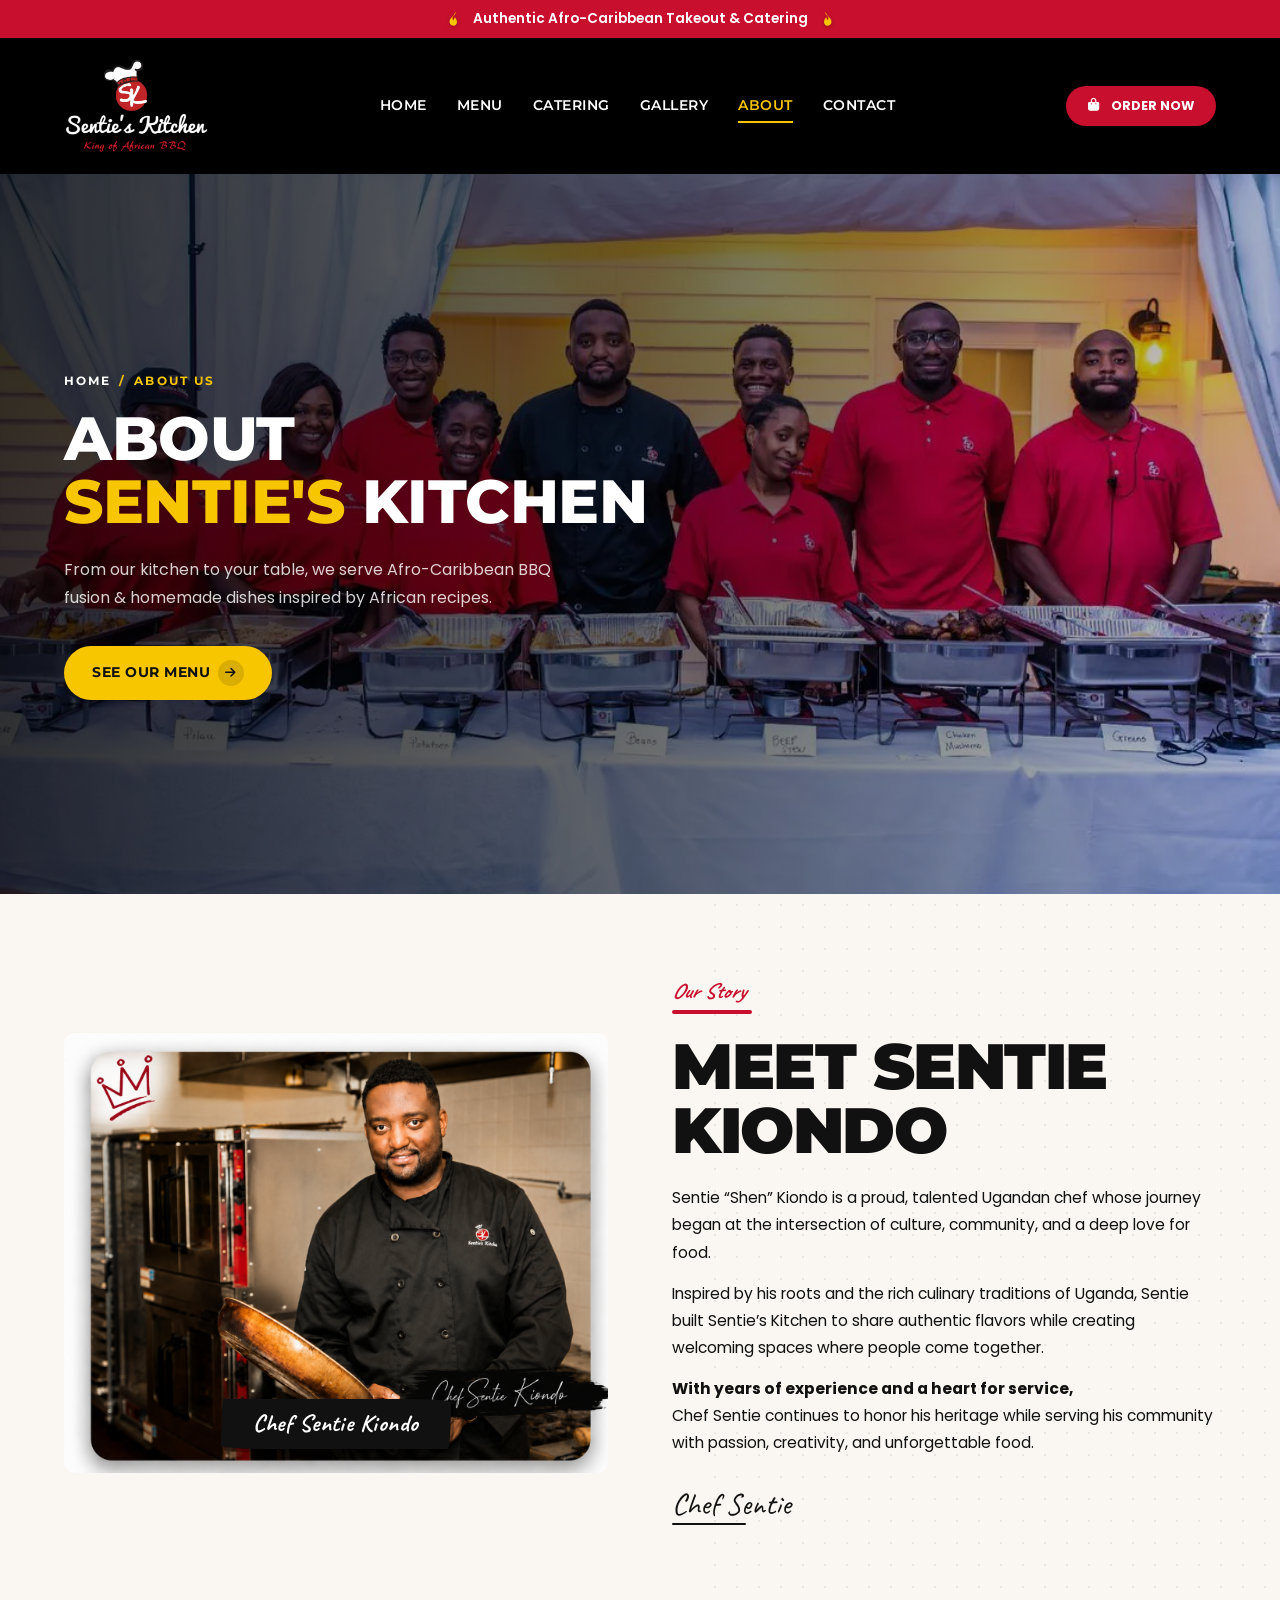
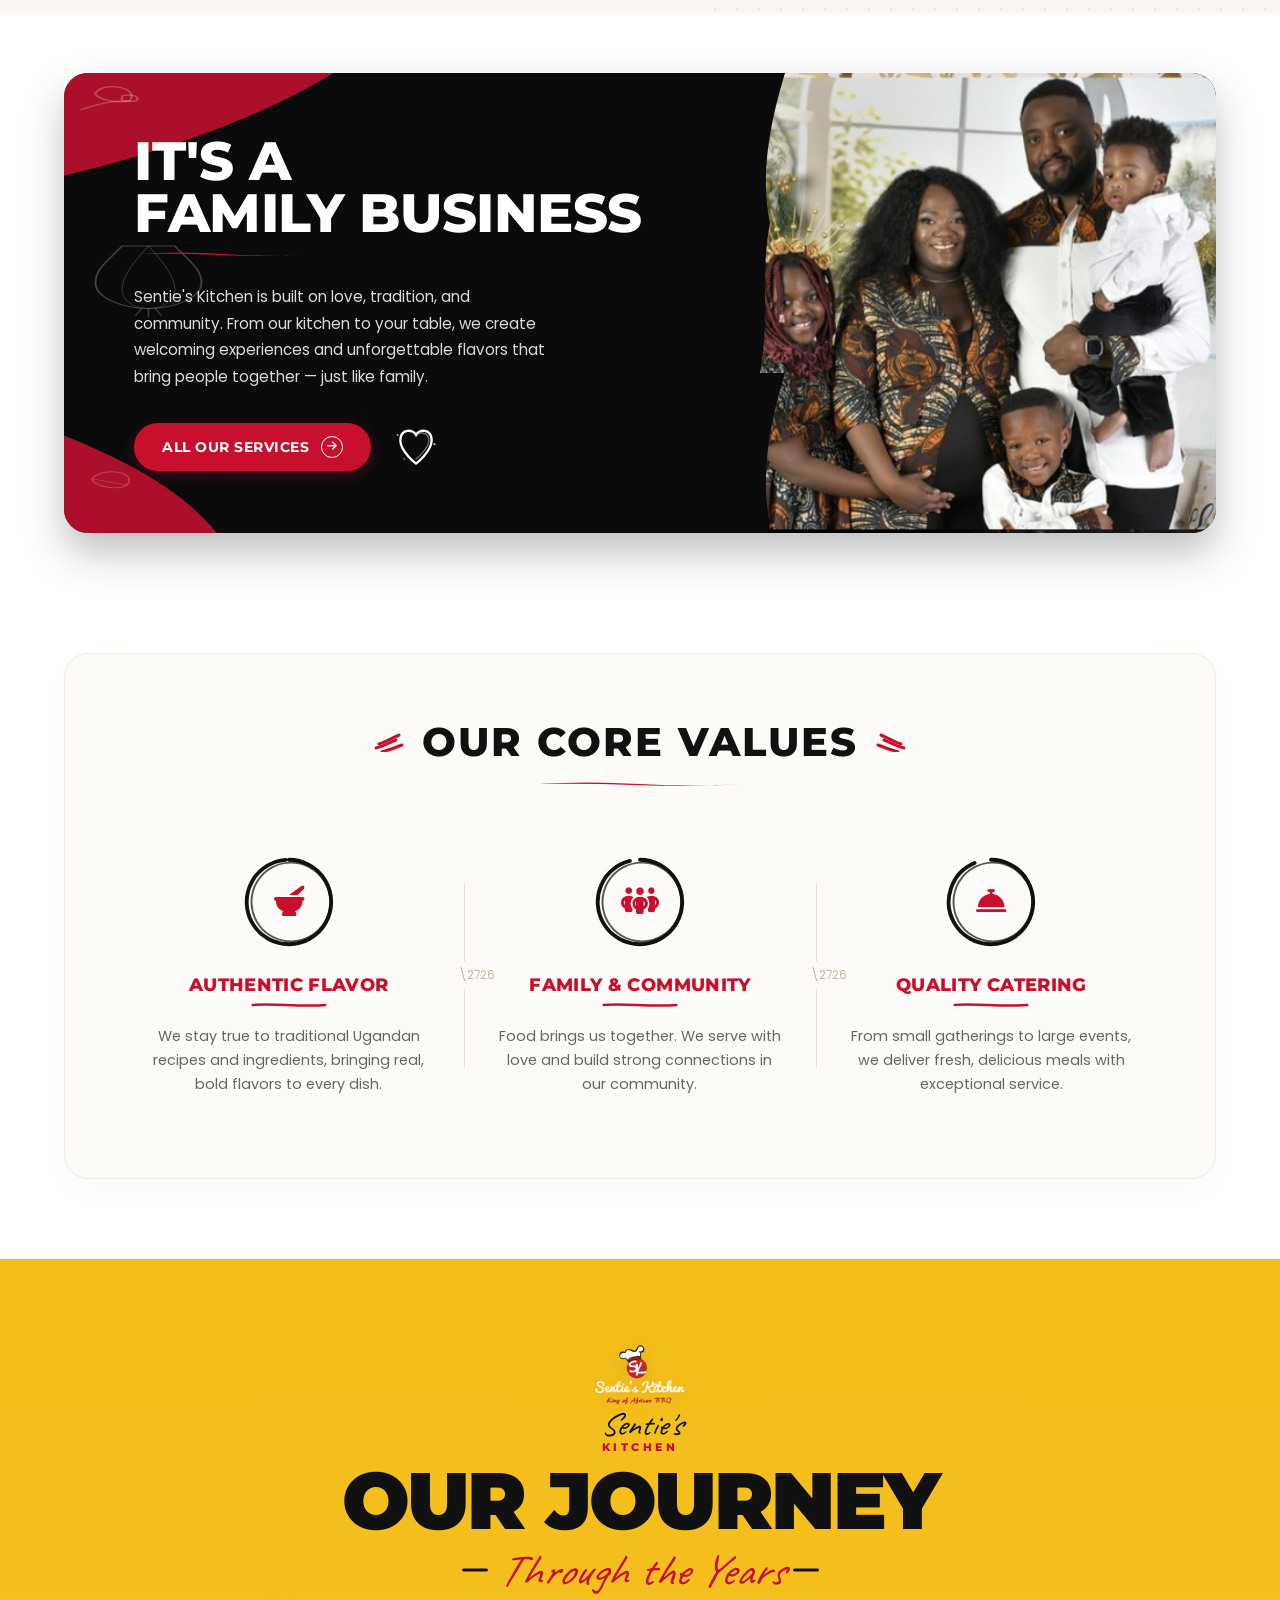
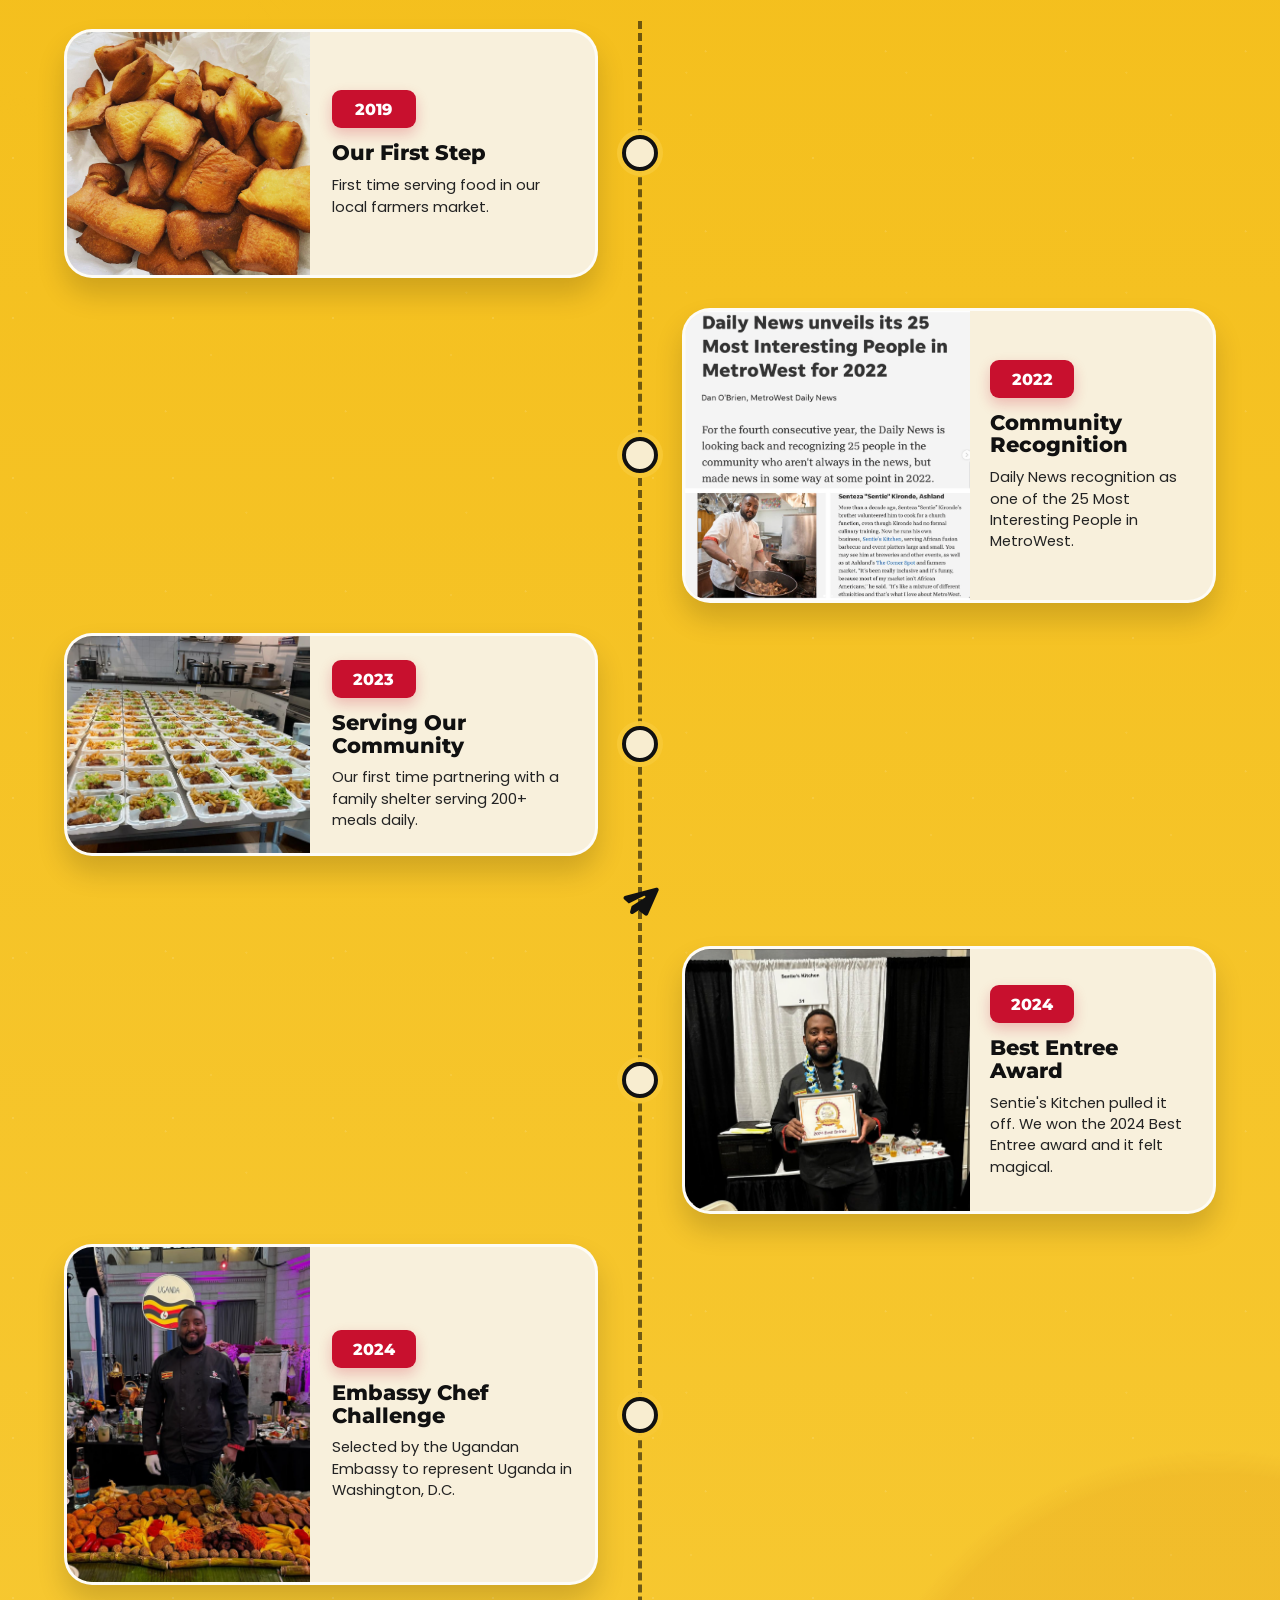
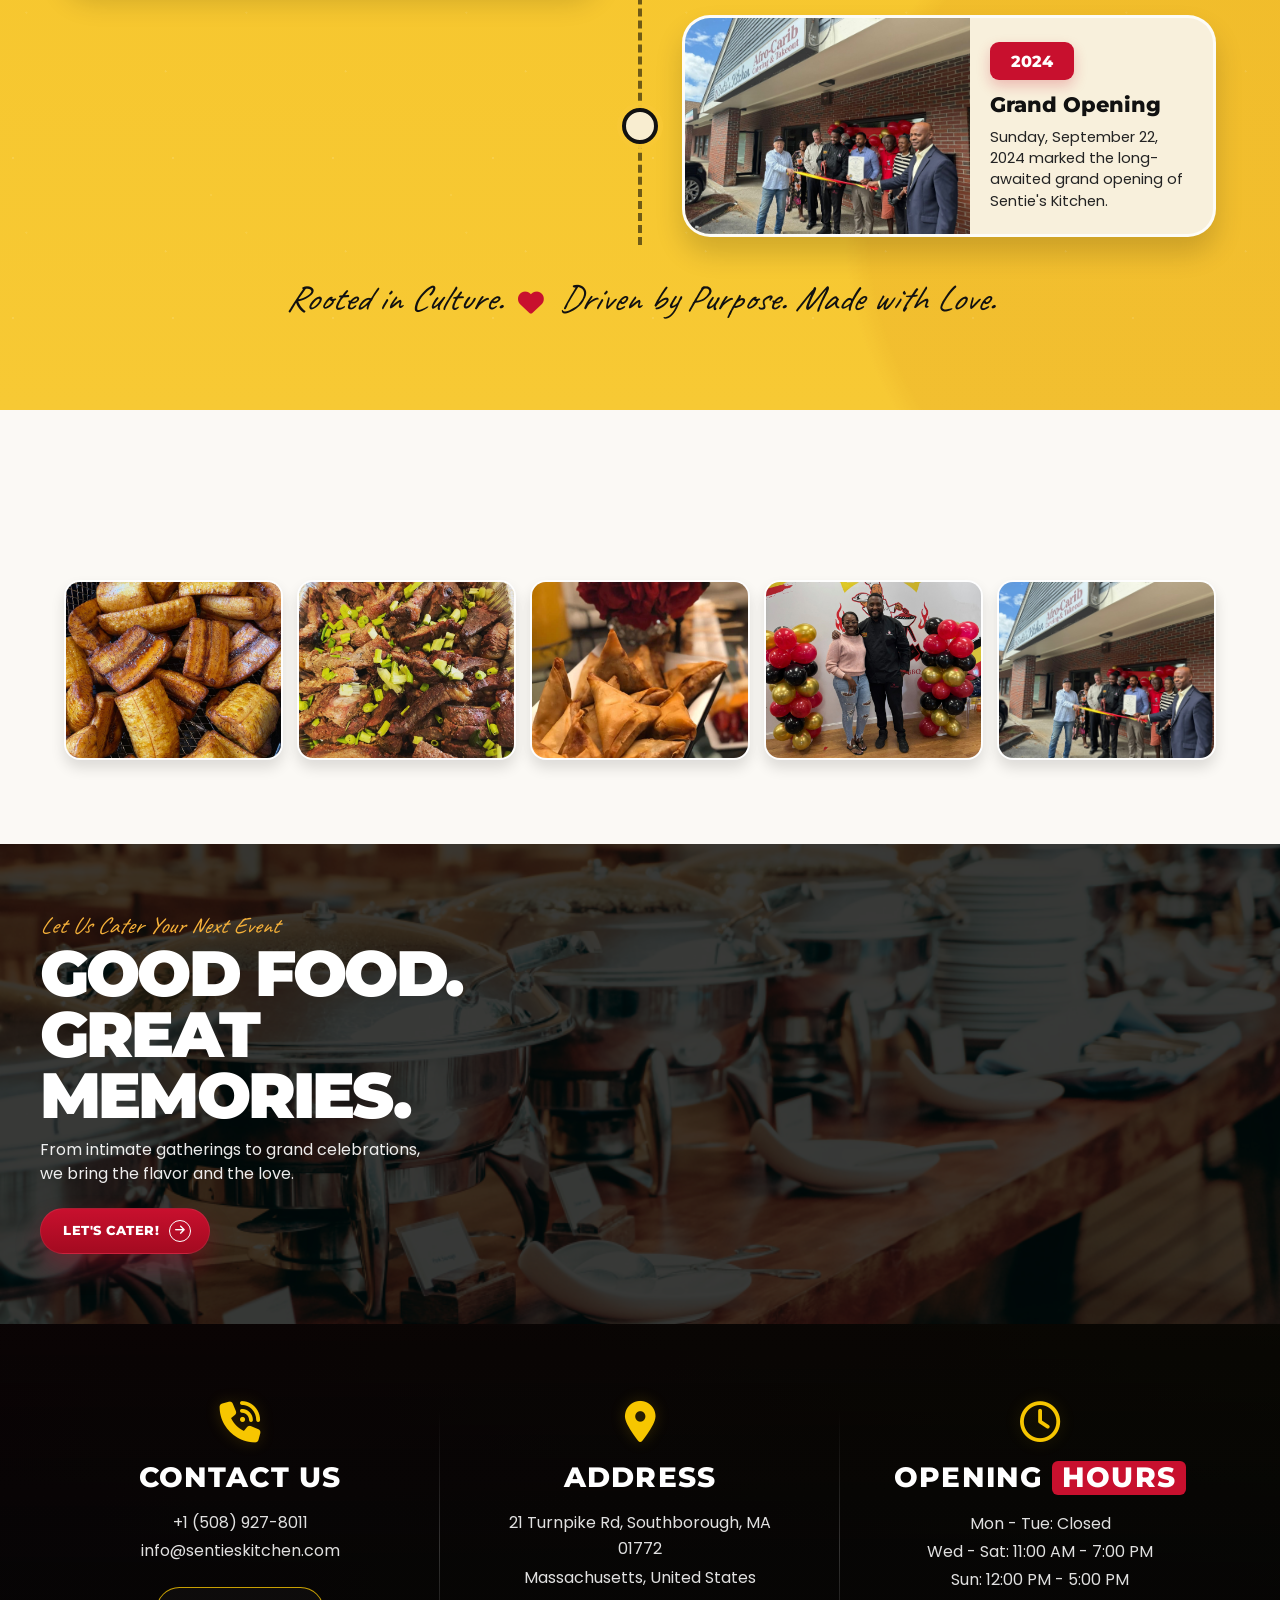
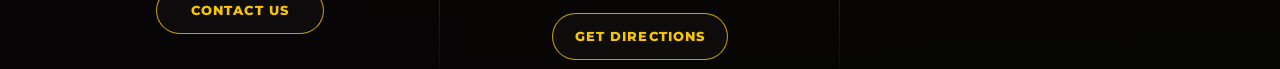
==== commit 92ea8bc5: "Update hours to list Mon-Tue as closed and update rating summary score to 4.9" ====
--- a/about.html
+++ b/about.html
@@ -2801,6 +2801,7 @@
             <div class="footer-showcase-col footer-showcase-col-right">
                 <div class="footer-showcase-icon"><i class="fa-regular fa-clock"></i></div>
                 <h3>Opening <span>Hours</span></h3>
+                <p>Mon - Tue: Closed</p>
                 <p>Wed - Sat: 11:00 AM - 7:00 PM</p>
                 <p>Sun: 12:00 PM - 5:00 PM</p>
                 
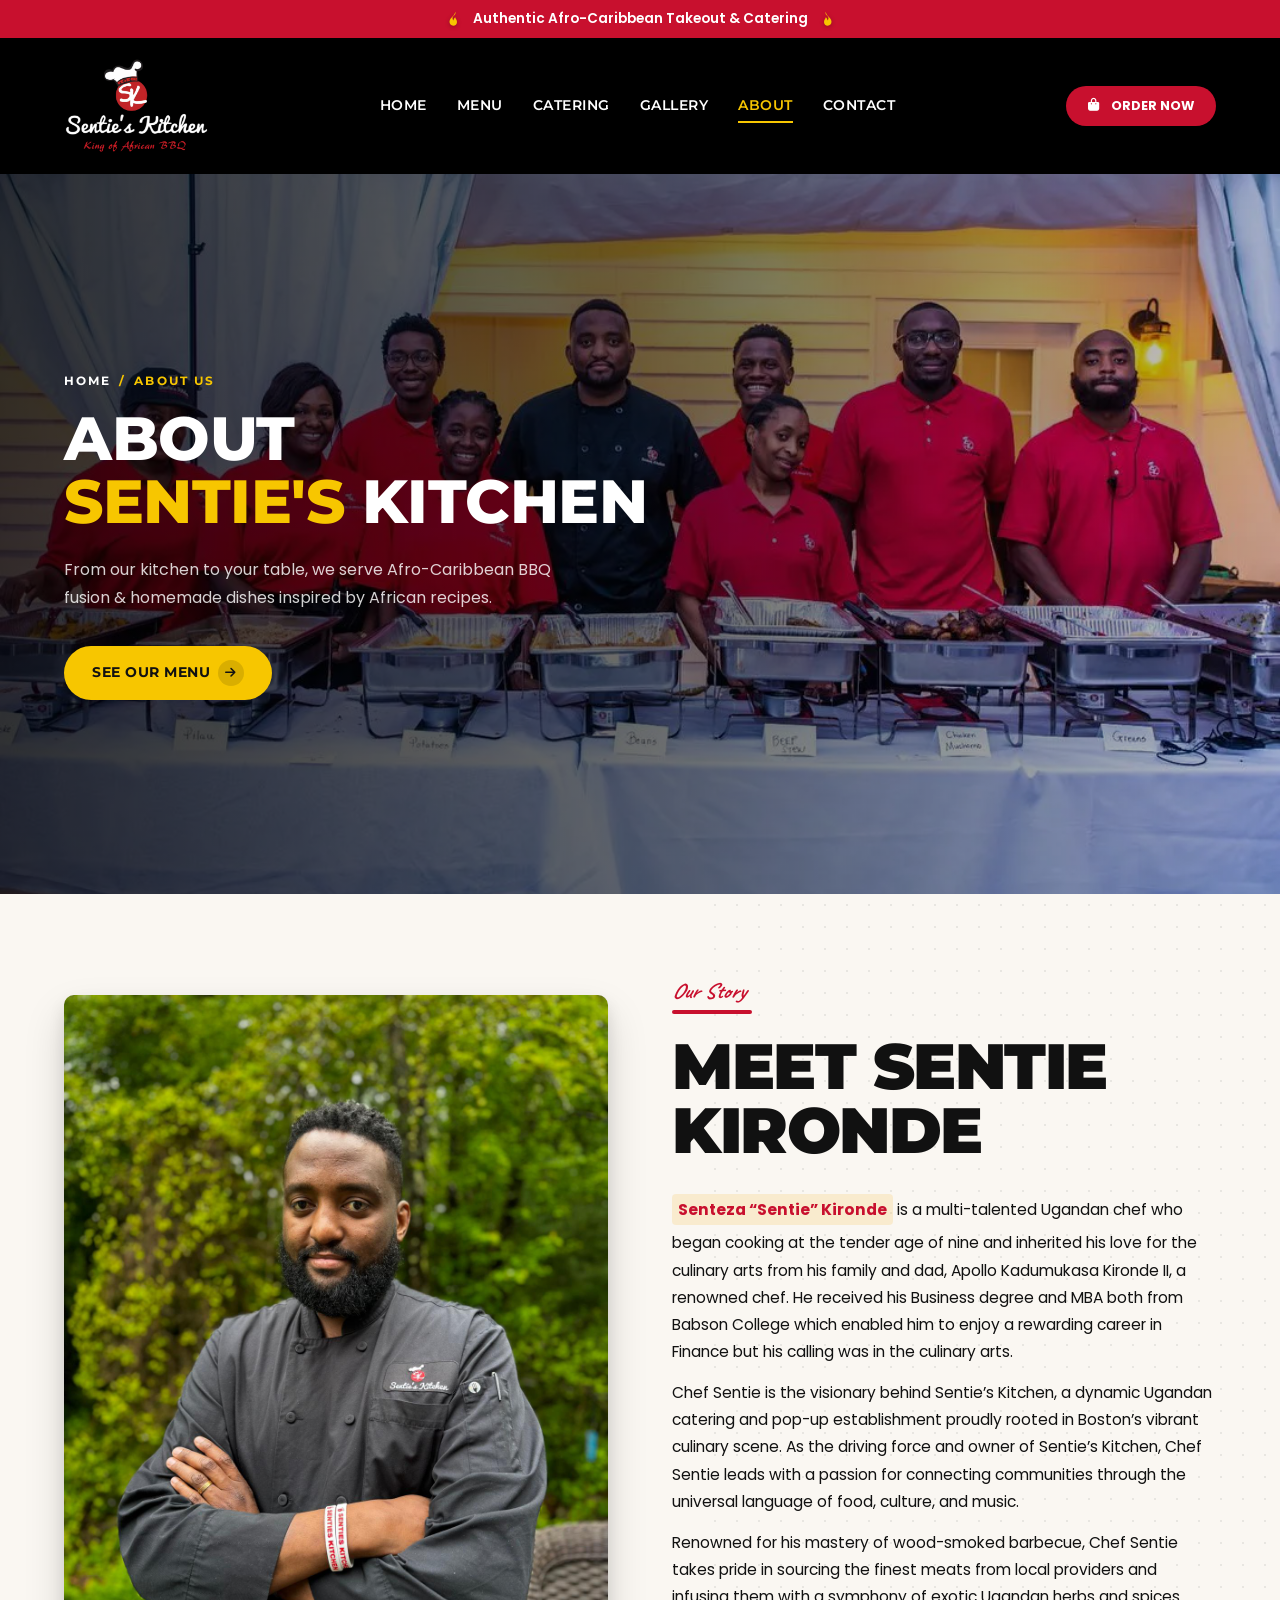
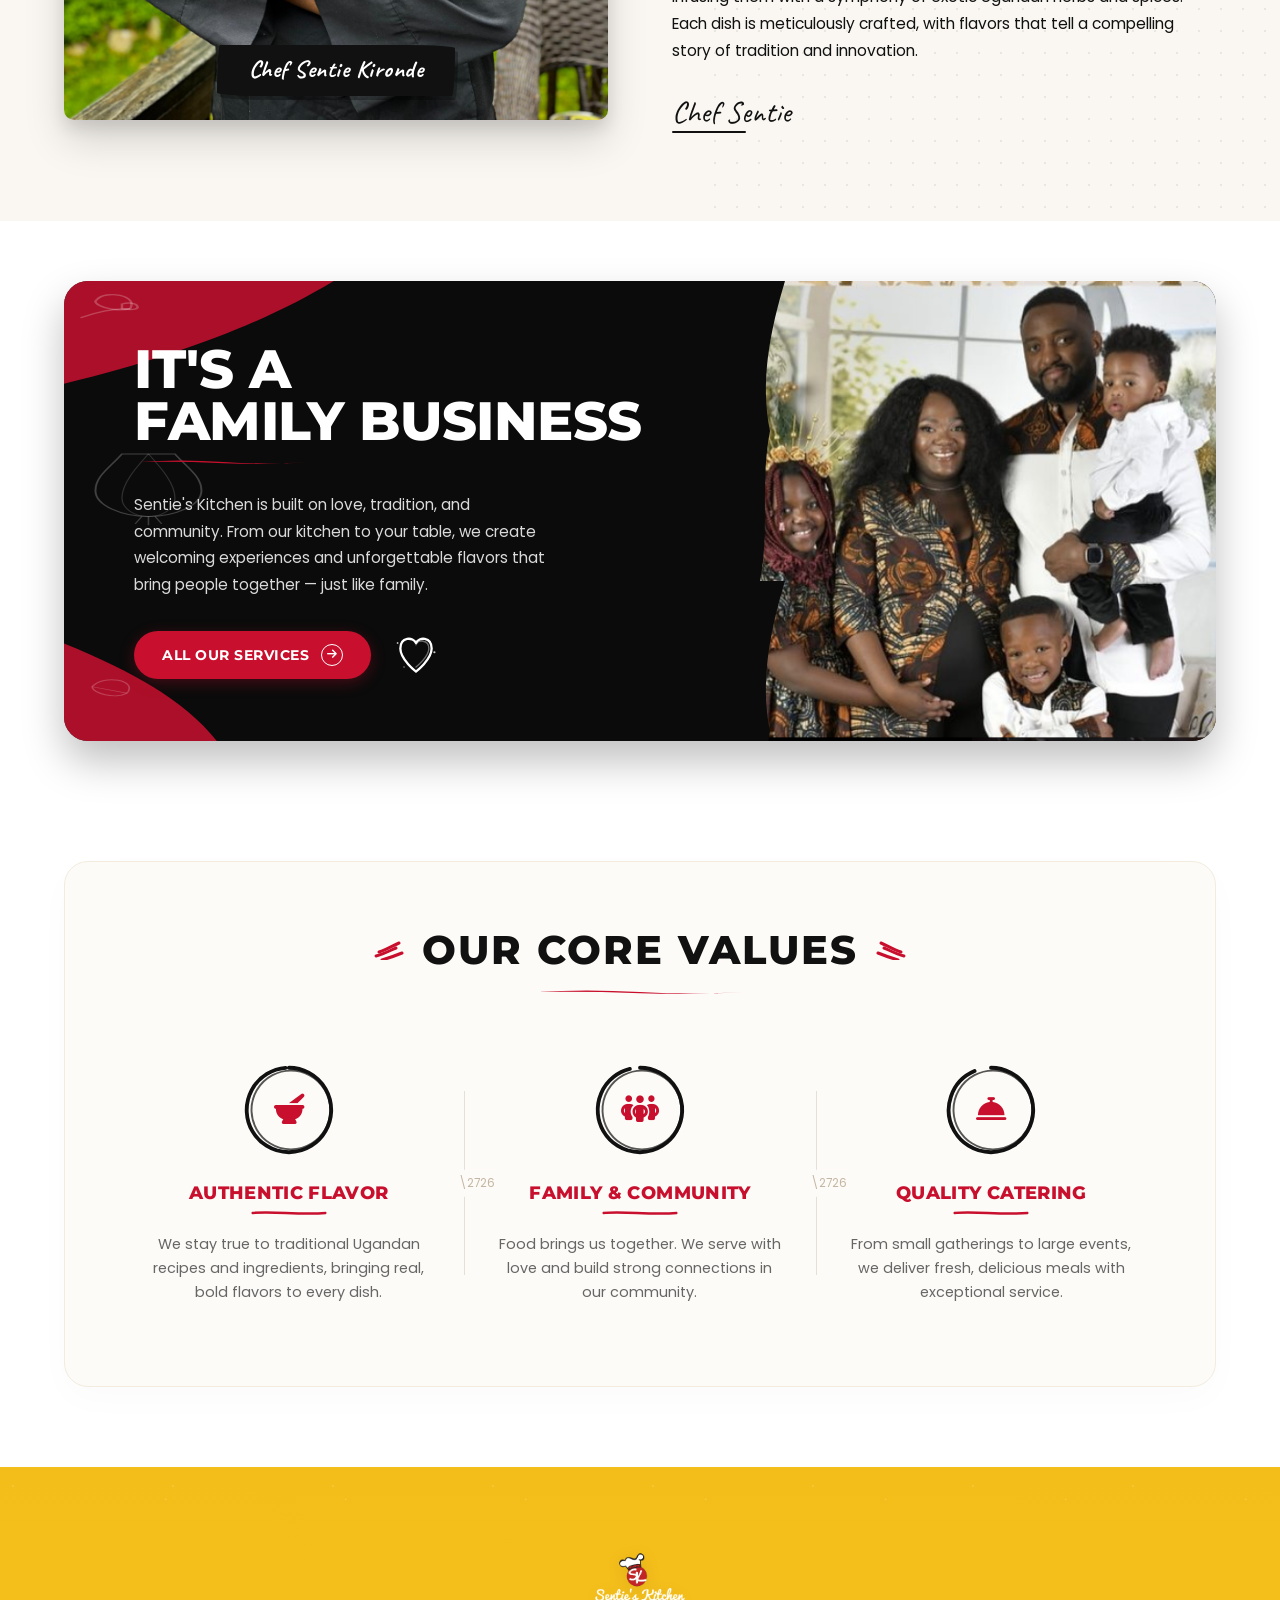
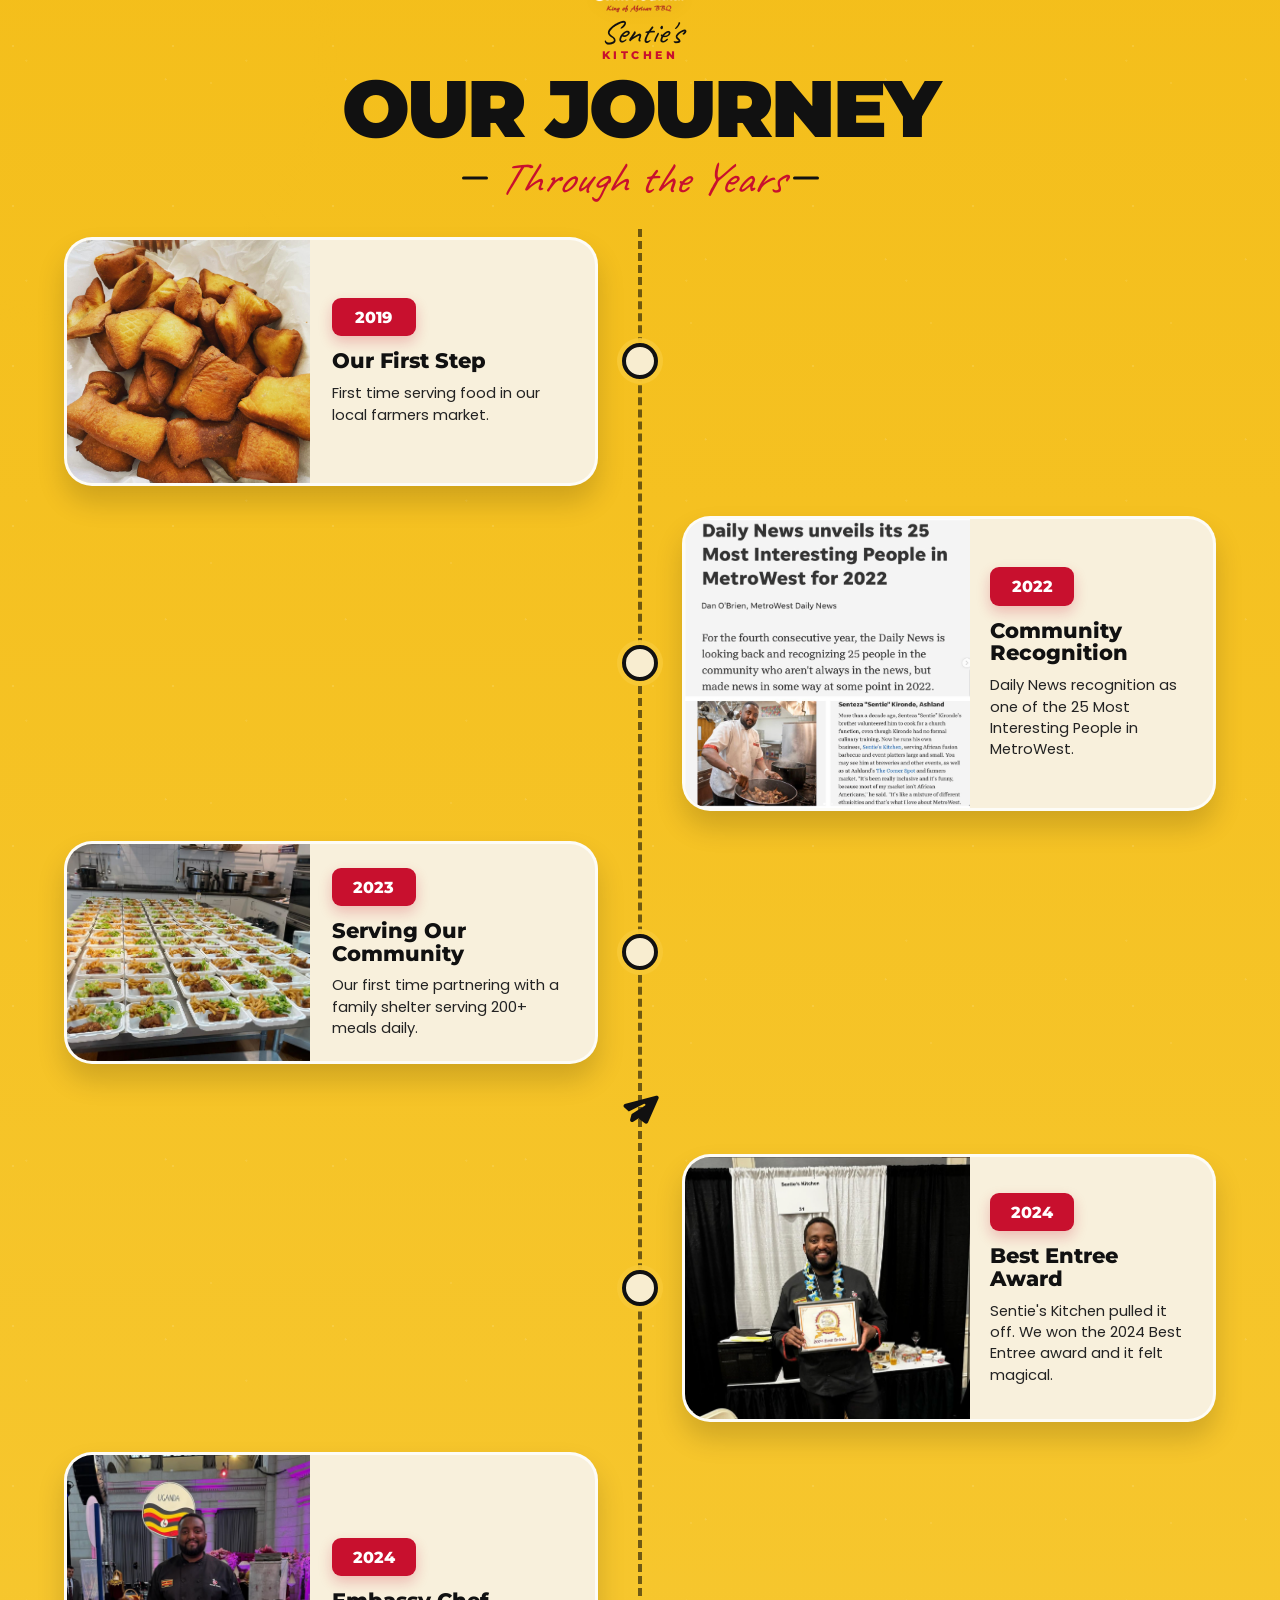
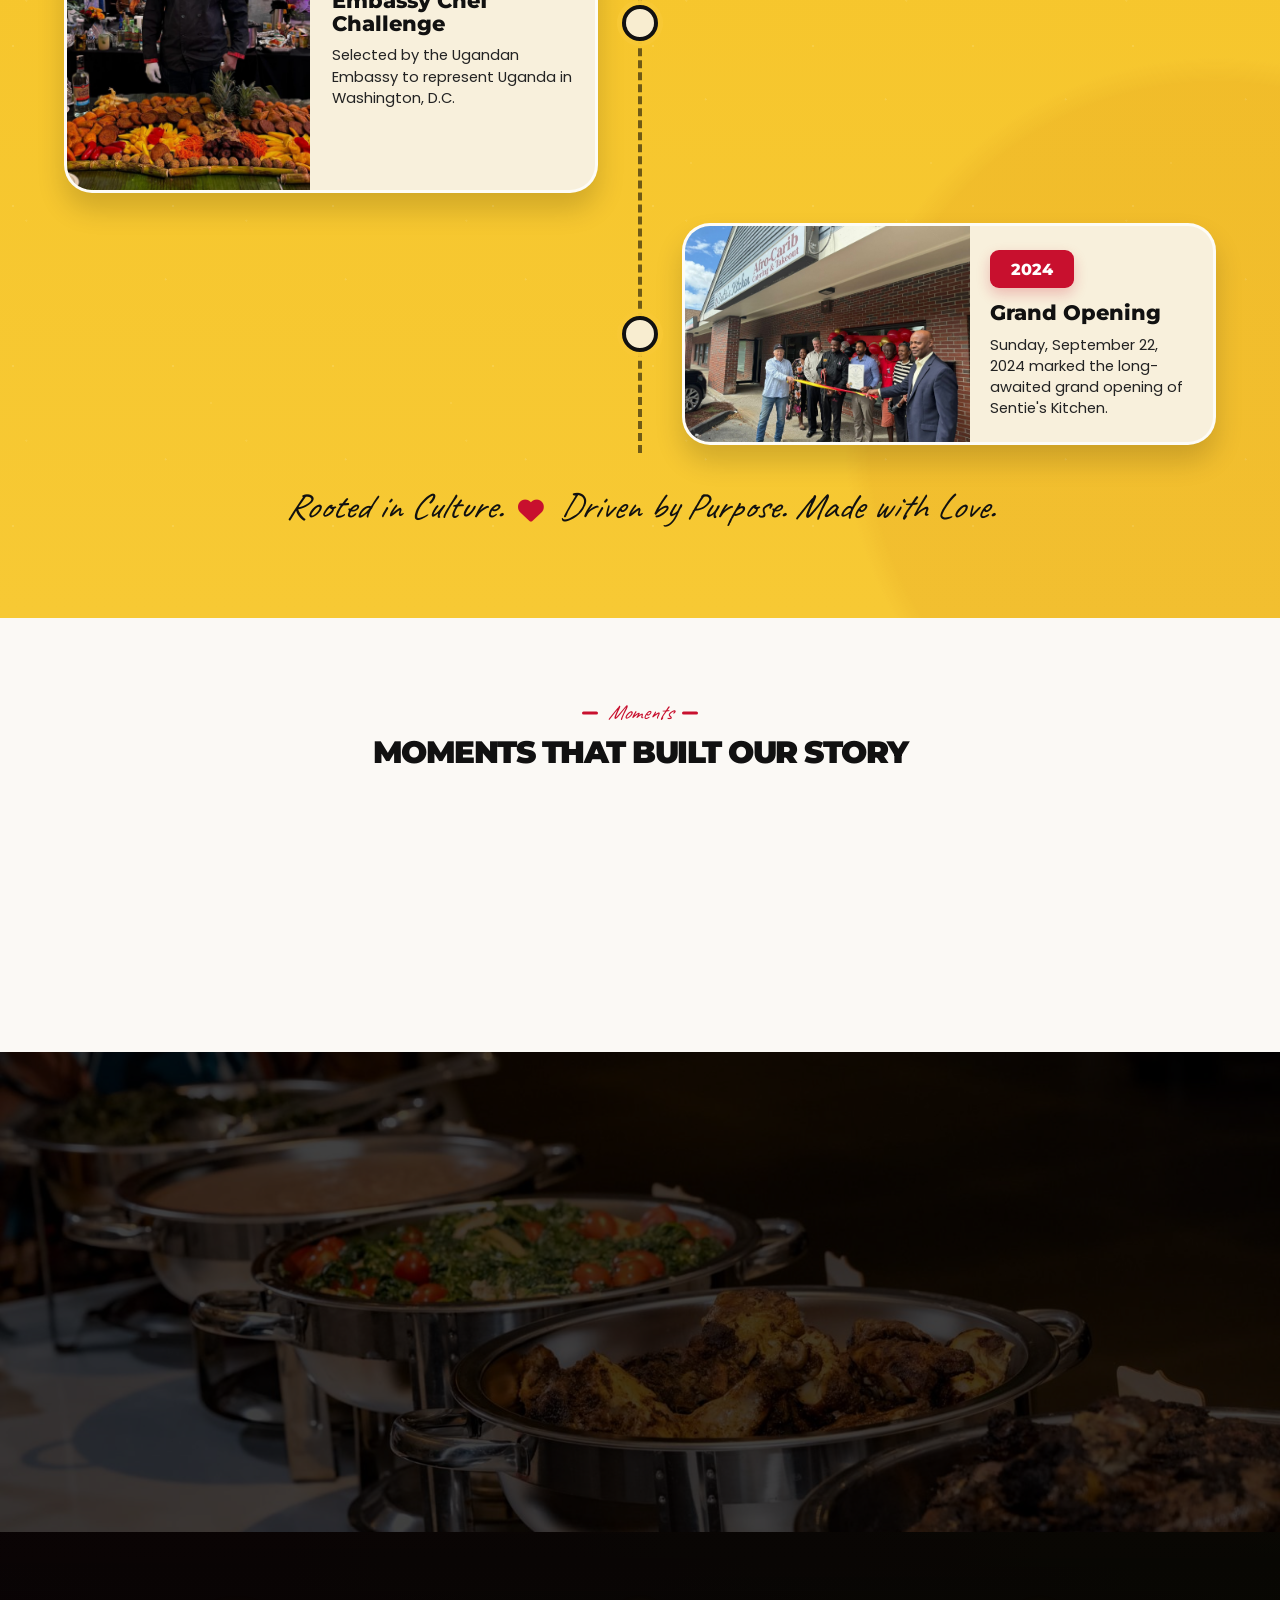
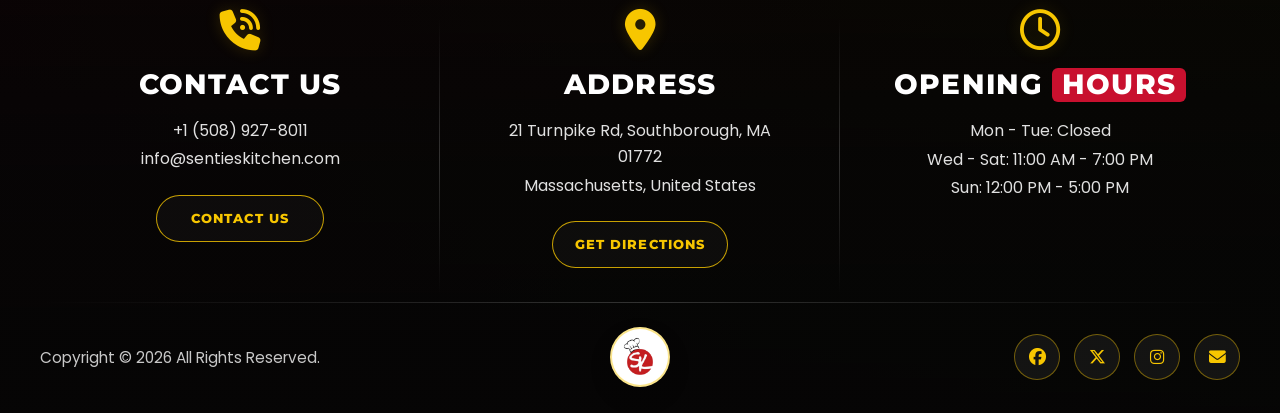
==== commit 81f7dfe0: "Implement smooth scrolling, asset folder cleanup, simplified gallery tabs, loading optimizations, an" ====
--- a/about.html
+++ b/about.html
@@ -5,10 +5,28 @@
     <meta charset="UTF-8">
     <meta name="viewport" content="width=device-width, initial-scale=1.0">
     <meta name="description"
-        content="Learn the story of Sentie's Kitchen - authentic Ugandan cuisine born from family tradition, community service, and the joy of bringing people together.">
+        content="Learn the story of Chef Senteza 'Sentie' Kironde and Sentie's Kitchen - authentic Ugandan cuisine and BBQ fusion born from family tradition and community service in Boston.">
     <meta name="keywords"
-        content="Sentie's Kitchen, about us, our story, Sentie Kiondo, Ugandan cuisine, catering, family business, MetroWest">
+        content="Sentie's Kitchen, about us, our story, Sentie Kironde, Ugandan cuisine, catering, family business, MetroWest, Boston catering, Chef Sentie">
     <meta name="author" content="Sentie's Kitchen">
+
+    <!-- Open Graph / Facebook SEO -->
+    <meta property="og:type" content="website">
+    <meta property="og:url" content="https://sentieskitchen.com/about.html">
+    <meta property="og:title" content="About Us | Sentie's Kitchen - Chef Sentie Kironde">
+    <meta property="og:description" content="Discover the story of Chef Sentie Kironde and how he brings authentic Ugandan flavors and wood-smoked BBQ to the Boston culinary scene.">
+    <meta property="og:image" content="https://sentieskitchen.com/assets/images/about/Sentie%20Kironde.jpeg">
+    <meta property="og:site_name" content="Sentie's Kitchen">
+
+    <!-- Twitter SEO -->
+    <meta name="twitter:card" content="summary_large_image">
+    <meta name="twitter:url" content="https://sentieskitchen.com/about.html">
+    <meta name="twitter:title" content="About Us | Sentie's Kitchen - Chef Sentie Kironde">
+    <meta name="twitter:description" content="Discover the story of Chef Sentie Kironde and how he brings authentic Ugandan flavors and wood-smoked BBQ to the Boston culinary scene.">
+    <meta name="twitter:image" content="https://sentieskitchen.com/assets/images/about/Sentie%20Kironde.jpeg">
+
+    <!-- Canonical URL -->
+    <link rel="canonical" href="https://sentieskitchen.com/about.html">
 
     <title>About Us - Sentie's Kitchen | Our Story</title>
 
@@ -17,7 +35,7 @@
 
     <!-- Main stylesheet (same as index) -->
     <link rel="stylesheet" href="style.css">
-    <link rel="icon" href="assets/Logo%20catring.png" type="image/png">
+    <link rel="icon" href="assets/images/Logo%20catring.png" type="image/png">
 
     <style>
         /* =====================================================
@@ -40,7 +58,7 @@
         .about-hero-bg {
             position: absolute;
             inset: 0;
-            background: url('assets/new-picture/sentieskitchen 4.webp') center center / cover no-repeat;
+            background: url('assets/images/new-picture/sentieskitchen 4.webp') center center / cover no-repeat;
         }
 
         /* Left-heavy gradient so text stays legible */
@@ -230,6 +248,7 @@
             object-position: top center;
             border-radius: 10px;
             display: block;
+            box-shadow: 0 20px 40px rgba(0, 0, 0, 0.15), 0 8px 16px rgba(0, 0, 0, 0.1);
         }
 
         /* brushstroke name badge at bottom of photo */
@@ -2015,6 +2034,9 @@
         }
 
     </style>
+    <!-- Smooth Scroll Engine -->
+    <script src="lenis.js"></script>
+    <script src="smooth-scroll.js"></script>
 </head>
 
 <body class="about-page">
@@ -2043,7 +2065,7 @@
         <div class="container">
             <!-- Brand Logo -->
             <a href="index.html" class="logo-container">
-                <img src="assets/Secties%20logo.png" alt="Sentie's Kitchen Logo" class="logo-img">
+                <img src="assets/images/Secties%20logo.png" alt="Sentie's Kitchen Logo" class="logo-img">
             </a>
 
             <!-- Navigation Links -->
@@ -2133,11 +2155,11 @@
                     </svg> -->
 
                     <!-- Chef photo -->
-                    <img src="assets/about/chef.png" alt="Chef Sentie Kiondo in the kitchen" class="ab-chef-img-main">
+                    <img src="assets/images/about/Sentie Kironde.jpeg" alt="Chef Sentie Kironde in the kitchen" class="ab-chef-img-main">
 
                     <!-- Brushstroke name badge -->
                     <div class="ab-chef-name-badge">
-                        <div class="ab-chef-name-badge-inner">Chef Sentie&nbsp;Kiondo</div>
+                        <div class="ab-chef-name-badge-inner">Chef Sentie&nbsp;Kironde</div>
                     </div>
                 </div>
 
@@ -2149,20 +2171,17 @@
                     <span class="ab-our-story-underline"></span>
 
                     <!-- Giant bold heading -->
-                    <h2 class="ab-chef-title">Meet Sentie<br>Kiondo</h2>
+                    <h2 class="ab-chef-title">Meet Sentie<br>Kironde</h2>
 
                     <!-- Body paragraphs -->
                     <p class="ab-chef-text">
-                        Sentie &ldquo;Shen&rdquo; Kiondo is a proud, talented Ugandan chef whose journey began at the
-                        intersection of culture, community, and a deep love for food.
+                        <strong style="color: var(--color-red); background-color: rgba(242, 169, 0, 0.15); padding: 2px 6px; border-radius: 4px; display: inline-block; margin-bottom: 4px;">Senteza &ldquo;Sentie&rdquo; Kironde</strong> is a multi-talented Ugandan chef who began cooking at the tender age of nine and inherited his love for the culinary arts from his family and dad, Apollo Kadumukasa Kironde II, a renowned chef. He received his Business degree and MBA both from Babson College which enabled him to enjoy a rewarding career in Finance but his calling was in the culinary arts.
                     </p>
                     <p class="ab-chef-text">
-                        Inspired by his roots and the rich culinary traditions of Uganda, Sentie built Sentie&rsquo;s
-                        Kitchen to share authentic flavors while creating welcoming spaces where people come together.
+                        Chef Sentie is the visionary behind Sentie&rsquo;s Kitchen, a dynamic Ugandan catering and pop-up establishment proudly rooted in Boston&rsquo;s vibrant culinary scene. As the driving force and owner of Sentie&rsquo;s Kitchen, Chef Sentie leads with a passion for connecting communities through the universal language of food, culture, and music.
                     </p>
                     <p class="ab-chef-text">
-                        <strong>With years of experience and a heart for service,</strong> Chef Sentie continues to
-                        honor his heritage while serving his community with passion, creativity, and unforgettable food.
+                        Renowned for his mastery of wood-smoked barbecue, Chef Sentie takes pride in sourcing the finest meats from local providers and infusing them with a symphony of exotic Ugandan herbs and spices. Each dish is meticulously crafted, with flavors that tell a compelling story of tradition and innovation.
                     </p>
 
                     <!-- Cursive signature -->
@@ -2239,7 +2258,7 @@
                 <div class="ab-family-right">
                     <!-- Vertical brush stroke border overlapping left of photo -->
                     <div class="ab-family-divider-brush"></div>
-                    <img src="assets/about/family image.png" alt="The Kiondo Family" loading="lazy">
+                    <img src="assets/images/about/family image.png" alt="The Kironde Family" loading="lazy">
                 </div>
             </div>
         </div>
@@ -2350,7 +2369,7 @@
             <div class="ab-journey-shell ab-fade">
                 <div class="ab-journey-top">
                     <div class="ab-journey-brand">
-                        <img src="assets/Secties%20logo.png" alt="Sentie's Kitchen logo">
+                        <img src="assets/images/Secties%20logo.png" alt="Sentie's Kitchen logo">
                         <span>Sentie's</span>
                         <small>KITCHEN</small>
                     </div>
@@ -2362,7 +2381,7 @@
                     <div class="ab-journey-row is-left">
                         <article class="ab-journey-card">
                             <div class="ab-journey-media">
-                                <img src="Gallery/95441605_2697719100465711_8675034026030923776_n.jpg"
+                                <img src="assets/images/gallery/95441605_2697719100465711_8675034026030923776_n.jpg"
                                     alt="2019 farmers market debut">
                             </div>
                             <div class="ab-journey-copy">
@@ -2380,7 +2399,7 @@
                         <div class="ab-journey-node"></div>
                         <article class="ab-journey-card is-reverse">
                             <div class="ab-journey-media">
-                                <img src="assets/about/22.png" alt="Daily News recognition in 2022">
+                                <img src="assets/images/about/22.png" alt="Daily News recognition in 2022">
                             </div>
                             <div class="ab-journey-copy">
                                 <span class="ab-journey-year">2022</span>
@@ -2393,7 +2412,7 @@
                     <div class="ab-journey-row is-left">
                         <article class="ab-journey-card">
                             <div class="ab-journey-media">
-                                <img src="assets/about/23.jpg" alt="Serving the community in 2023">
+                                <img src="assets/images/about/23.jpg" alt="Serving the community in 2023">
                             </div>
                             <div class="ab-journey-copy">
                                 <span class="ab-journey-year">2023</span>
@@ -2414,7 +2433,7 @@
                         <div class="ab-journey-node"></div>
                         <article class="ab-journey-card is-reverse">
                             <div class="ab-journey-media">
-                                <img src="assets/about/24.png" alt="Award recognition in 2024">
+                                <img src="assets/images/about/24.png" alt="Award recognition in 2024">
                             </div>
                             <div class="ab-journey-copy">
                                 <span class="ab-journey-year">2024</span>
@@ -2427,7 +2446,7 @@
                     <div class="ab-journey-row is-left">
                         <article class="ab-journey-card">
                             <div class="ab-journey-media">
-                                <img src="assets/about/CHEF CHNALEGE.png" alt="Embassy Chef Challenge">
+                                <img src="assets/images/about/CHEF CHNALEGE.png" alt="Embassy Chef Challenge">
                             </div>
                             <div class="ab-journey-copy">
                                 <span class="ab-journey-year">2024</span>
@@ -2444,7 +2463,7 @@
                         <div class="ab-journey-node"></div>
                         <article class="ab-journey-card is-reverse">
                             <div class="ab-journey-media">
-                                <img src="assets/about/OPENING.jpg" alt="Grand opening celebration">
+                                <img src="assets/images/about/OPENING.jpg" alt="Grand opening celebration">
                             </div>
                             <div class="ab-journey-copy">
                                 <span class="ab-journey-year">2024</span>
@@ -2492,7 +2511,7 @@
                 <div class="ab-tl-item ab-fade">
                     <div class="ab-tl-left">
                         <div class="ab-tl-card">
-                            <img src="Gallery/95441605_2697719100465711_8675034026030923776_n.jpg"
+                            <img src="assets/images/gallery/95441605_2697719100465711_8675034026030923776_n.jpg"
                                 alt="2019 Farmers Market"
                                 onerror="this.src='https://images.unsplash.com/photo-1542838132-92c53300491e?w=400&q=80'">
                             <div class="ab-tl-card-body">
@@ -2516,11 +2535,11 @@
                     </div>
                     <div class="ab-tl-right">
                         <div class="ab-tl-card">
-                            <img src="assets/about/22.png" alt="Daily News 25 Most Interesting People MetroWest 2022">
+                            <img src="assets/images/about/22.png" alt="Chef Sentie Kironde Daily News 25 Most Interesting People MetroWest 2022">
                             <div class="ab-tl-card-body">
                                 <span class="ab-tl-year">2022</span>
                                 <h4>Daily News Recognition</h4>
-                                <p>Sentie Kiondo was named one of the <strong>25 Most Interesting People in MetroWest</strong> by the Daily News - a proud milestone recognizing his dedication to food and community.</p>
+                                <p>Chef Sentie Kironde was named one of the <strong>25 Most Interesting People in MetroWest</strong> by the Daily News - a proud milestone recognizing his dedication to food and community.</p>
                             </div>
                         </div>
                     </div>
@@ -2530,7 +2549,7 @@
                 <div class="ab-tl-item ab-fade">
                     <div class="ab-tl-left">
                         <div class="ab-tl-card">
-                            <img src="assets/about/23.jpg" alt="Community Partnership 2023 - 200+ meals served">
+                            <img src="assets/images/about/23.jpg" alt="Community Partnership 2023 - 200+ meals served">
                             <div class="ab-tl-card-body">
                                 <span class="ab-tl-year">2023</span>
                                 <h4>Community Partnership</h4>
@@ -2552,7 +2571,7 @@
                     </div>
                     <div class="ab-tl-right">
                         <div class="ab-tl-card">
-                            <img src="assets/about/24.png" alt="Taste of Marlborough People's Choice 2024 Best Entree Award">
+                            <img src="assets/images/about/24.png" alt="Taste of Marlborough People's Choice 2024 Best Entree Award">
                             <div class="ab-tl-card-body">
                                 <span class="ab-tl-year">2024</span>
                                 <h4>People's Choice - Best Entree</h4>
@@ -2566,7 +2585,7 @@
                 <div class="ab-tl-item ab-fade">
                     <div class="ab-tl-left">
                         <div class="ab-tl-card">
-                            <img src="assets/about/CHEF CHNALEGE.png" alt="Embassy Chef Challenge - Uganda, Washington DC">
+                            <img src="assets/images/about/CHEF CHNALEGE.png" alt="Embassy Chef Challenge - Uganda, Washington DC">
                             <div class="ab-tl-card-body">
                                 <span class="ab-tl-year">Embassy</span>
                                 <h4>Embassy Chef Challenge</h4>
@@ -2588,7 +2607,7 @@
                     </div>
                     <div class="ab-tl-right">
                         <div class="ab-tl-card">
-                            <img src="assets/about/OPENING.jpg" alt="Sentie's Kitchen Grand Opening Ribbon Cutting Ceremony">
+                            <img src="assets/images/about/OPENING.jpg" alt="Sentie's Kitchen Grand Opening Ribbon Cutting Ceremony">
                             <div class="ab-tl-card-body">
                                 <span class="ab-tl-year">Grand Opening</span>
                                 <h4>Grand Opening Celebration</h4>
@@ -2602,7 +2621,7 @@
                 <div class="ab-tl-item ab-fade">
                     <div class="ab-tl-left">
                         <div class="ab-tl-card">
-                            <img src="Gallery/95441605_2697719100465711_8675034026030923776_n.jpg"
+                            <img src="assets/images/gallery/95441605_2697719100465711_8675034026030923776_n.jpg"
                                 alt="2019 Farmers Market"
                                 onerror="this.src='https://images.unsplash.com/photo-1542838132-92c53300491e?w=400&q=80'">
                             <div class="ab-tl-card-body">
@@ -2627,12 +2646,12 @@
                     </div>
                     <div class="ab-tl-right">
                         <div class="ab-tl-card">
-                            <img src="Gallery/IMG_2462.jpeg" alt="Daily News 2022"
+                            <img src="assets/images/gallery/IMG_2462.jpeg" alt="Daily News 2022"
                                 onerror="this.src='https://images.unsplash.com/photo-1504674900247-0877df9cc836?w=400&q=80'">
                             <div class="ab-tl-card-body">
                                 <span class="ab-tl-year">2022</span>
                                 <h4>Daily News Recognition</h4>
-                                <p>Daily News recognized Sentie Kiondo as one of the 25 Most Interesting People in
+                                <p>Daily News recognized Sentie Kironde as one of the 25 Most Interesting People in
                                     MetroWest for 2022 - a proud milestone.</p>
                             </div>
                         </div>
@@ -2643,7 +2662,7 @@
                 <div class="ab-tl-item ab-fade">
                     <div class="ab-tl-left">
                         <div class="ab-tl-card">
-                            <img src="Gallery/151920631_2939391436298475_2405511215944385837_n.jpg" alt="Community 2023"
+                            <img src="assets/images/gallery/151920631_2939391436298475_2405511215944385837_n.jpg" alt="Community 2023"
                                 onerror="this.src='https://images.unsplash.com/photo-1617196034183-421b4040ed20?w=400&q=80'">
                             <div class="ab-tl-card-body">
                                 <span class="ab-tl-year">2023</span>
@@ -2667,7 +2686,7 @@
                     </div>
                     <div class="ab-tl-right">
                         <div class="ab-tl-card">
-                            <img src="Gallery/IMG_2483.jpeg" alt="Award 2024"
+                            <img src="assets/images/gallery/IMG_2483.jpeg" alt="Award 2024"
                                 onerror="this.src='https://images.unsplash.com/photo-1565299507177-b0ac66763828?w=400&q=80'">
                             <div class="ab-tl-card-body">
                                 <span class="ab-tl-year">2024</span>
@@ -2683,7 +2702,7 @@
                 <div class="ab-tl-item ab-fade">
                     <div class="ab-tl-left">
                         <div class="ab-tl-card">
-                            <img src="Gallery/IMG_2468.jpeg" alt="Embassy Chef Challenge"
+                            <img src="assets/images/gallery/IMG_2468.jpeg" alt="Embassy Chef Challenge"
                                 onerror="this.src='https://images.unsplash.com/photo-1556910103-1c02745aae4d?w=400&q=80'">
                             <div class="ab-tl-card-body">
                                 <span class="ab-tl-year">Embassy</span>
@@ -2707,7 +2726,7 @@
                     </div>
                     <div class="ab-tl-right">
                         <div class="ab-tl-card">
-                            <img src="Gallery/a7a30b7d-cd26-4f98-8176-c9b0dfebde5e.jpg" alt="Grand Opening"
+                            <img src="assets/images/gallery/a7a30b7d-cd26-4f98-8176-c9b0dfebde5e.jpg" alt="Grand Opening"
                                 onerror="this.src='https://images.unsplash.com/photo-1414235077428-338989a2e8c0?w=400&q=80'">
                             <div class="ab-tl-card-body">
                                 <span class="ab-tl-year">Grand Opening</span>
@@ -2736,19 +2755,19 @@
             </div>
             <div class="ab-moments-row ab-fade">
                 <article class="ab-moment-card">
-                    <img src="Gallery/151920631_2939391436298475_2405511215944385837_n.jpg" alt="Food trays prepared for service">
+                    <img src="assets/images/gallery/151920631_2939391436298475_2405511215944385837_n.jpg" alt="Food trays prepared for service">
                 </article>
                 <article class="ab-moment-card">
-                    <img src="Gallery/95629536_2697719353799019_8930391448348524544_n.jpg" alt="Community food tray moment">
+                    <img src="assets/images/gallery/95629536_2697719353799019_8930391448348524544_n.jpg" alt="Community food tray moment">
                 </article>
                 <article class="ab-moment-card">
-                    <img src="Gallery/79841763_2578698705701085_5118435873808973824_n.jpg" alt="Samosas display">
+                    <img src="assets/images/gallery/79841763_2578698705701085_5118435873808973824_n.jpg" alt="Samosas display">
                 </article>
                 <article class="ab-moment-card">
-                    <img src="Gallery/IMG_2483.jpeg" alt="Award recognition moment">
+                    <img src="assets/images/gallery/IMG_2483.jpeg" alt="Award recognition moment">
                 </article>
                 <article class="ab-moment-card">
-                    <img src="Gallery/a7a30b7d-cd26-4f98-8176-c9b0dfebde5e.jpg" alt="Grand opening moment">
+                    <img src="assets/images/gallery/a7a30b7d-cd26-4f98-8176-c9b0dfebde5e.jpg" alt="Grand opening moment">
                 </article>
             </div>
         </div>
@@ -2776,7 +2795,7 @@
     ==================================================== -->
     <footer class="footer-showcase">
     <div class="footer-showcase-bg" aria-hidden="true">
-        <img src="assets/events/hero-bg.png" alt="Sentie's Kitchen dinner table">
+        <img src="assets/images/events/hero-bg.png" alt="Sentie's Kitchen dinner table">
     </div>
     <div class="footer-showcase-overlay" aria-hidden="true"></div>
 
@@ -2815,7 +2834,7 @@
 
             <a href="index.html" class="footer-showcase-brand">
                 <span class="footer-showcase-brand-badge">
-                    <img src="assets/Logo%20catring.png" alt="Sentie's Kitchen Logo">
+                    <img src="assets/images/Logo%20catring.png" alt="Sentie's Kitchen Logo">
                 </span>
             </a>
 
@@ -2841,24 +2860,24 @@
 
         // -- Mobile hamburger toggle -----------------------
         const mobileBtn = document.getElementById('mobile-menu-btn');
-        const mobileDrawer = document.getElementById('mobile-nav-drawer');
-
-        if (mobileBtn && mobileDrawer) {
+        const navLinks = document.getElementById('nav-links');
+
+        if (mobileBtn && navLinks) {
             mobileBtn.addEventListener('click', () => {
-                const isOpen = mobileDrawer.classList.toggle('open');
-                mobileBtn.classList.toggle('open', isOpen);
-                document.body.style.overflow = isOpen ? 'hidden' : '';
+                mobileBtn.classList.toggle('active');
+                navLinks.classList.toggle('active');
+                document.body.classList.toggle('menu-open');
             });
-        }
-
-        // Close drawer on link click
-        document.querySelectorAll('#mobile-nav-drawer a').forEach(link => {
-            link.addEventListener('click', () => {
-                mobileDrawer.classList.remove('open');
-                mobileBtn.classList.remove('open');
-                document.body.style.overflow = '';
+
+            // Close drawer on link click
+            navLinks.querySelectorAll('a').forEach(link => {
+                link.addEventListener('click', () => {
+                    mobileBtn.classList.remove('active');
+                    navLinks.classList.remove('active');
+                    document.body.classList.remove('menu-open');
+                });
             });
-        });
+        }
 
         // -- Fade-up on scroll -----------------------------
         const fadeEls = document.querySelectorAll('.ab-fade');
--- a/style.css
+++ b/style.css
@@ -49,7 +49,7 @@
 }
 
 html {
-    scroll-behavior: smooth;
+    scroll-behavior: auto !important; /* Disables default smooth scrolling */
     font-size: 16px;
 }
 
@@ -483,7 +483,7 @@
 .hero-bg-image {
     position: absolute;
     inset: 0;
-    background-image: url('bg%20image/Hero-short-home.webp');
+    background-image: url('assets/images/Hero-short-home.webp');
     background-size: cover;
     background-position: center;
     background-repeat: no-repeat;
@@ -644,7 +644,7 @@
     gap: 20px;
     overflow-x: auto;
     scroll-snap-type: x mandatory;
-    scroll-behavior: smooth;
+    scroll-behavior: auto !important; /* Disables default smooth scrolling */
     padding: 6px 2px 12px;
     scrollbar-width: none;
     align-items: stretch;
@@ -1034,7 +1034,7 @@
 /* 8. Gallery Section */
 .gallery-section {
     position: relative;
-    background-image: url('Gallery/sentieskitchen_1617120054_2540909641612506077_1799164955.jpg');
+    background-image: url('assets/images/gallery/sentieskitchen_1617120054_2540909641612506077_1799164955.jpg');
     background-size: cover;
     background-position: center;
     background-repeat: no-repeat;
@@ -1864,7 +1864,7 @@
     position: relative;
     overflow: hidden;
     color: var(--color-white);
-    background: #050505 url('assets/new-picture/footer-cta.jpg') center center / cover no-repeat;
+    background: #050505 url('assets/images/gallery/gallery-new-18.jpeg') center center / cover no-repeat;
 }
 
 .page-cta::before {
@@ -3126,7 +3126,11 @@
 
     /* Hero layout stack */
     .hero {
-        min-height: 80vh;
+        height: 80vh !important;
+    }
+
+    .hero-buttons {
+        margin-bottom: 0px;
     }
 
     .hero-content-wrap {
@@ -4245,7 +4249,7 @@
     content: '';
     position: absolute;
     inset: 0;
-    background: url('assets/new-picture/sentieskitchen 4.webp') center center / cover no-repeat;
+    background: url('assets/images/new-picture/sentieskitchen 4.webp') center center / cover no-repeat;
     z-index: 0;
 }
 
@@ -5025,7 +5029,7 @@
 .menu-hero {
     position: relative;
     min-height: 360px;
-    background-image: url('assets/new-picture/sentieskitchen 4.webp');
+    background-image: url('assets/images/new-picture/sentieskitchen 4.webp');
     /* Fallback to local high-res Jerk Chicken */
     background-size: cover;
     background-position: center;
@@ -5480,10 +5484,7 @@
     padding: 18px;
     text-align: center;
     color: #ffffff;
-    background:
-        radial-gradient(circle at 18% 20%, hsl(var(--placeholder-hue) 82% 65% / 0.9), transparent 34%),
-        radial-gradient(circle at 82% 78%, hsl(calc(var(--placeholder-hue) + 45) 78% 50% / 0.78), transparent 38%),
-        linear-gradient(135deg, hsl(var(--placeholder-hue) 56% 28%), hsl(calc(var(--placeholder-hue) + 24) 62% 16%));
+    background: #111111 !important; /* Enforce solid black background */
     isolation: isolate;
 }
 
@@ -5493,11 +5494,15 @@
 
 .product-image-placeholder::before,
 .product-image-placeholder::after {
-    position: absolute;
-    content: "";
-    border: 1px solid rgba(255, 255, 255, 0.18);
-    border-radius: 50%;
-    z-index: -1;
+    display: none !important; /* Hide decorative rings */
+}
+
+.placeholder-logo-img {
+    width: 68px;
+    height: 68px;
+    object-fit: contain;
+    margin-bottom: 8px;
+    filter: drop-shadow(0 4px 8px rgba(0,0,0,0.3));
 }
 
 .product-image-placeholder::before {
@@ -6291,8 +6296,8 @@
     .gallery-hero,
     .contact-hero,
     .menu-hero {
-        min-height: 50vh !important;
-        height: 50vh !important;
+        min-height: 70vh !important;
+        height: 70vh !important;
     }
 }
 
